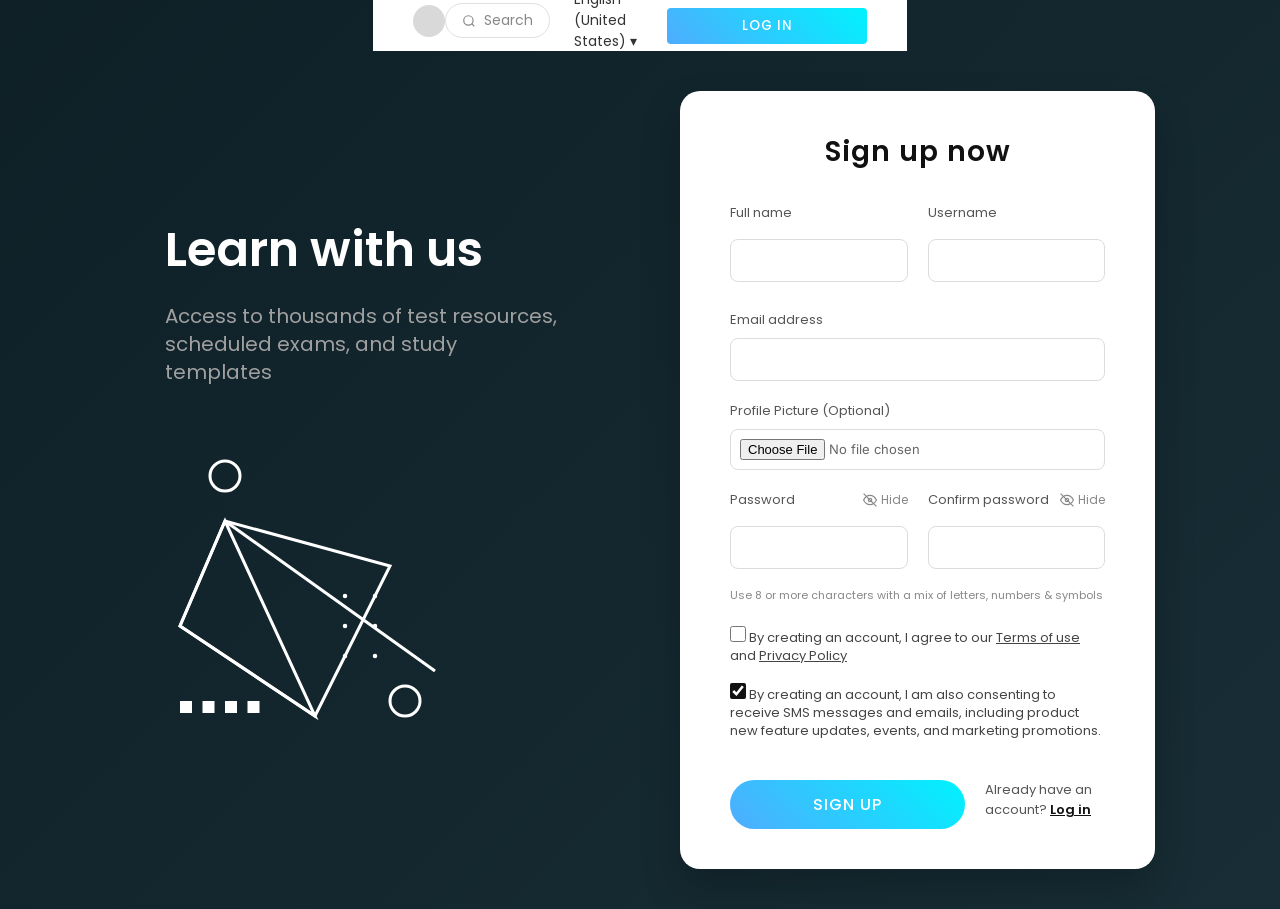
==== src/main/resources/static/index.html @ 5b10343e "mandatory changes" ====
<!DOCTYPE html>
<html lang="en">
<head>
    <meta charset="UTF-8">
    <meta name="viewport" content="width=device-width, initial-scale=1.0">
    <title>GlassQuiz | Access</title>
    <link rel="stylesheet" href="styles.css">
    <!-- Using Inter font for that sleek, modern startup look -->
    <link href="https://fonts.googleapis.com/css2?family=Inter:wght@400;500;600;700&display=swap" rel="stylesheet">
</head>
<body class="split-auth-body">
    
    <!-- TOP NAVIGATION -->
    <nav class="auth-nav">
        <div class="nav-left">
            <div class="nav-logo-circle"></div>
        </div>
        <div class="nav-right">
            <div class="search-pill">
                <svg width="14" height="14" viewBox="0 0 24 24" fill="none" stroke="currentColor" stroke-width="2"><circle cx="11" cy="11" r="8"></circle><line x1="21" y1="21" x2="16.65" y2="16.65"></line></svg>
                Search
            </div>
            <div class="lang-select">English (United States) ▾</div>
            <button class="nav-login-btn" onclick="toggleAuth()">Log in</button>
        </div>
    </nav>

    <main class="auth-main">
        <!-- LEFT PANEL (Dark Mode & Graphics) -->
        <div class="auth-left">
            <h1>Learn with us</h1>
            <p>Access to thousands of test resources, scheduled exams, and study templates</p>
            
            <!-- Abstract Geometric Wireframe (SVG) -->
            <div class="geometric-graphic">
                <svg viewBox="0 0 200 200" xmlns="http://www.w3.org/2000/svg">
                    <circle cx="40" cy="20" r="10" fill="none" stroke="#fff" stroke-width="2"/>
                    <polygon points="10,120 40,50 150,80 100,180" fill="none" stroke="#fff" stroke-width="2"/>
                    <polygon points="40,50 100,180 10,120" fill="none" stroke="#fff" stroke-width="2"/>
                    <line x1="40" y1="50" x2="180" y2="150" stroke="#fff" stroke-width="2"/>
                    <circle cx="160" cy="170" r="10" fill="none" stroke="#fff" stroke-width="2"/>
                    <g fill="#fff">
                        <circle cx="120" cy="100" r="1.5"/><circle cx="140" cy="100" r="1.5"/>
                        <circle cx="120" cy="120" r="1.5"/><circle cx="140" cy="120" r="1.5"/>
                        <circle cx="120" cy="140" r="1.5"/><circle cx="140" cy="140" r="1.5"/>
                    </g>
                    <rect x="10" y="170" width="8" height="8" fill="#fff"/><rect x="25" y="170" width="8" height="8" fill="#fff"/><rect x="40" y="170" width="8" height="8" fill="#fff"/><rect x="55" y="170" width="8" height="8" fill="#fff"/>
                </svg>
            </div>
        </div>

        <!-- RIGHT PANEL (White Card Form) -->
        <div class="auth-right">
            
            <!-- REGISTRATION FORM -->
            <div id="regBox" class="auth-card">
                <h2>Sign up now</h2>
                
                <div class="form-row">
                    <div class="input-group">
                        <label>Full name</label>
                        <input type="text" id="regName" required>
                    </div>
                    <div class="input-group">
                        <label>Username</label>
                        <input type="text" id="regUserId" required>
                    </div>
                </div>

                <div class="input-group">
                    <label>Email address</label>
                    <input type="email" id="regEmail" required>
                </div>

                <div class="input-group">
                    <label>Profile Picture (Optional)</label>
                    <input type="file" id="regPic" accept="image/*" class="file-input">
                </div>

                <div class="form-row">
                    <div class="input-group pwd-group">
                        <label>Password <span class="eye-toggle" onclick="togglePwd('regPwd')"><svg width="14" height="14" viewBox="0 0 24 24" fill="none" stroke="currentColor" stroke-width="2"><path d="M1 12s4-8 11-8 11 8 11 8-4 8-11 8-11-8-11-8z"></path><circle cx="12" cy="12" r="3"></circle><line x1="1" y1="1" x2="23" y2="23"></line></svg> Hide</span></label>
                        <input type="password" id="regPwd" required>
                    </div>
                    <div class="input-group pwd-group">
                        <label>Confirm password <span class="eye-toggle" onclick="togglePwd('regCpwd')"><svg width="14" height="14" viewBox="0 0 24 24" fill="none" stroke="currentColor" stroke-width="2"><path d="M1 12s4-8 11-8 11 8 11 8-4 8-11 8-11-8-11-8z"></path><circle cx="12" cy="12" r="3"></circle><line x1="1" y1="1" x2="23" y2="23"></line></svg> Hide</span></label>
                        <input type="password" id="regCpwd" required>
                    </div>
                </div>
                <p class="pwd-hint">Use 8 or more characters with a mix of letters, numbers & symbols</p>

                <div class="checkbox-group">
                    <label><input type="checkbox" id="termsCheck"> <span>By creating an account, I agree to our <u>Terms of use</u> and <u>Privacy Policy</u></span></label>
                </div>
                <div class="checkbox-group">
                    <label><input type="checkbox" checked> <span>By creating an account, I am also consenting to receive SMS messages and emails, including product new feature updates, events, and marketing promotions.</span></label>
                </div>

                <div class="form-actions">
                    <button class="btn-signup" onclick="register()">Sign up</button>
                    <p class="login-link">Already have an account? <span onclick="toggleAuth()">Log in</span></p>
                </div>
            </div>

            <!-- LOGIN FORM (Hidden by default) -->
            <div id="loginBox" class="auth-card hidden">
                <h2>Log in</h2>
                <p style="color: #666; margin-bottom: 30px; font-size: 14px;">Welcome back! Please enter your details.</p>
                
                <div class="input-group">
                    <label>Username</label>
                    <input type="text" id="userId" required>
                </div>

                <div class="input-group pwd-group">
                    <label>Password <span class="eye-toggle" onclick="togglePwd('pwd')"><svg width="14" height="14" viewBox="0 0 24 24" fill="none" stroke="currentColor" stroke-width="2"><path d="M1 12s4-8 11-8 11 8 11 8-4 8-11 8-11-8-11-8z"></path><circle cx="12" cy="12" r="3"></circle><line x1="1" y1="1" x2="23" y2="23"></line></svg> Hide</span></label>
                    <input type="password" id="pwd" required>
                </div>

                <div class="form-actions" style="margin-top: 40px;">
                    <button class="btn-signup" onclick="login()" style="background-color: #111;">Log in</button>
                    <p class="login-link">Don't have an account? <span onclick="toggleAuth()">Sign up now</span></p>
                </div>
            </div>

        </div>
    </main>

    <script src="app.js"></script>
    <script>
        // Local logic to toggle the split UI forms
        function toggleAuth() {
            const loginBox = document.getElementById('loginBox');
            const regBox = document.getElementById('regBox');
            
            if (loginBox.classList.contains('hidden')) {
                loginBox.classList.remove('hidden');
                regBox.classList.add('hidden');
            } else {
                loginBox.classList.add('hidden');
                regBox.classList.remove('hidden');
            }
        }
    </script>
</body>
</html>
---- src/main/resources/static/styles.css ----
@import url('https://fonts.googleapis.com/css2?family=Poppins:wght@300;400;600&display=swap');

* {
    margin: 0; padding: 0; box-sizing: border-box; font-family: 'Poppins', sans-serif;
}

body {
    background: linear-gradient(135deg, #0f2027, #203a43, #2c5364);
    background-size: 400% 400%;
    animation: gradientBG 15s ease infinite;
    color: #fff;
    min-height: 100vh;
    display: flex; justify-content: center; align-items: center;
}

@keyframes gradientBG {
    0% { background-position: 0% 50%; }
    50% { background-position: 100% 50%; }
    100% { background-position: 0% 50%; }
}

.glass-panel {
    background: rgba(255, 255, 255, 0.05);
    backdrop-filter: blur(15px);
    -webkit-backdrop-filter: blur(15px);
    border: 1px solid rgba(255, 255, 255, 0.1);
    box-shadow: 0 8px 32px 0 rgba(0, 0, 0, 0.37);
    border-radius: 20px;
    padding: 30px;
    width: 100%;
    max-width: 450px;
    transition: transform 0.3s ease;
}

.glass-panel:hover {
    transform: translateY(-3px);
}

h2, h3 { text-align: center; margin-bottom: 20px; font-weight: 600; letter-spacing: 1px; }

input[type="text"], input[type="password"], select {
    width: 100%; padding: 12px 15px; margin: 8px 0;
    background: rgba(255, 255, 255, 0.1);
    border: 1px solid rgba(255, 255, 255, 0.2);
    border-radius: 8px; color: #fff; outline: none;
    transition: 0.3s;
}

input:focus, select:focus { border-color: #00f2fe; background: rgba(255, 255, 255, 0.18); }
input::placeholder { color: #ccc; }
option { background: #203a43; color: #fff; }

button {
    width: 100%; padding: 12px; margin-top: 10px;
    border: none; border-radius: 8px;
    background: linear-gradient(45deg, #4facfe 0%, #00f2fe 100%);
    color: white; font-weight: bold; cursor: pointer;
    transition: 0.3s; text-transform: uppercase; letter-spacing: 1px;
}

button:hover { box-shadow: 0 0 15px rgba(0, 242, 254, 0.5); transform: scale(1.01); }

.dashboard { max-width: 1200px; width: 95%; margin: 20px; align-items: flex-start; }
.card-grid { display: grid; grid-template-columns: repeat(auto-fit, minmax(320px, 1fr)); gap: 20px; margin-top: 20px; }

.glass-card {
    background: rgba(255, 255, 255, 0.05); padding: 20px; border-radius: 15px;
    border: 1px solid rgba(255, 255, 255, 0.1);
}

.option-label {
    display: block; padding: 10px; margin: 8px 0;
    background: rgba(255,255,255,0.08); border-radius: 8px; cursor: pointer;
}
.option-label:hover { background: rgba(255,255,255,0.2); }

.hidden { display: none !important; }

table { width: 100%; border-collapse: collapse; margin-top: 10px; }
th, td { padding: 10px; border: 1px solid rgba(255,255,255,0.1); text-align: left; }
th { background: rgba(255,255,255,0.1); }

/* --- NTA/JEE EXAM ENGINE STYLES --- */
.exam-body-bg { background-color: #f4f6f8; font-family: Arial, sans-serif; margin: 0; height: 100vh; display: flex; flex-direction: column; overflow: hidden; }
.exam-header { background: #fff; padding: 10px 20px; display: flex; justify-content: space-between; align-items: center; border-bottom: 2px solid #ddd; box-shadow: 0 2px 5px rgba(0,0,0,0.05); }
.exam-title-area h2 { margin: 0; color: #333; font-size: 18px; }
.exam-meta { display: flex; gap: 20px; align-items: center; font-weight: bold; }
.timer-box { background: #f8d7da; color: #721c24; padding: 5px 15px; border-radius: 4px; border: 1px solid #f5c6cb; }
.user-badge { background: #e2e3e5; padding: 5px 10px; border-radius: 4px; }

/* Instructions */
.exam-container { background: #fff; margin: 20px auto; width: 90%; max-width: 1000px; padding: 30px; box-shadow: 0 0 10px rgba(0,0,0,0.1); border-radius: 8px; height: 80vh; overflow-y: auto; }
.instruction-content table { width: 100%; border-collapse: collapse; margin-bottom: 20px; }
.instruction-content th, .instruction-content td { border: 1px solid #ccc; padding: 10px; text-align: center; }
.instruction-content th { background: #0056b3; color: white; }
.terms-box { background: #f9f9f9; padding: 15px; border: 1px solid #ddd; margin-top: 20px; }
.btn-primary { background: #8b85ff; color: white; border: none; padding: 12px 30px; font-size: 16px; border-radius: 4px; cursor: pointer; }
.btn-primary:disabled { background: #ccc; cursor: not-allowed; }

/* Layout Grid */
.exam-layout { display: flex; flex-direction: column; height: calc(100vh - 60px); }
.sections-bar { background: #fff; padding: 0 20px; border-bottom: 1px solid #ddd; display: flex; gap: 5px; overflow-x: auto; }
.sec-tab { padding: 12px 20px; background: #fff; border: 1px solid #ddd; border-bottom: none; cursor: pointer; font-weight: bold; color: #555; }
.sec-tab.active { background: #0056b3; color: white; }

.exam-main-area { display: flex; flex: 1; overflow: hidden; }
.question-panel { flex: 3; background: #fff; padding: 20px; overflow-y: auto; display: flex; flex-direction: column; border-right: 2px solid #ddd; }
.palette-panel { flex: 1; background: #fff; padding: 15px; overflow-y: auto; min-width: 300px; }

/* Question Area */
.q-header { display: flex; justify-content: space-between; border-bottom: 1px solid #eee; padding-bottom: 10px; margin-bottom: 15px; }
.q-num { font-size: 20px; font-weight: bold; color: #333; }
.q-type { background: #e0f3ff; color: #007bff; padding: 3px 10px; border-radius: 12px; font-size: 12px; }
.q-text { font-size: 16px; margin-bottom: 20px; line-height: 1.5; }
.opt-row { display: block; border: 1px solid #ddd; padding: 15px; margin-bottom: 10px; border-radius: 4px; cursor: pointer; }
.opt-row:hover { background: #f9f9f9; }

/* Bottom Action Buttons */
.action-buttons { margin-top: auto; padding-top: 20px; border-top: 1px solid #eee; display: flex; flex-wrap: wrap; gap: 10px; align-items: center; }
.btn-save-next { background: #28a745; color: white; border: none; padding: 10px 15px; border-radius: 3px; cursor: pointer; font-weight: bold; }
.btn-mark-review { background: #ff9800; color: white; border: none; padding: 10px 15px; border-radius: 3px; cursor: pointer; font-weight: bold; }
.btn-clear { background: #fff; color: #333; border: 1px solid #ccc; padding: 10px 15px; border-radius: 3px; cursor: pointer; }
.nav-buttons { margin-left: auto; display: flex; gap: 10px; }
.btn-nav { background: #fff; border: 1px solid #0056b3; color: #0056b3; padding: 10px 15px; border-radius: 3px; cursor: pointer; }
.btn-submit { background: #17a2b8; color: white; border: none; padding: 10px 20px; border-radius: 3px; cursor: pointer; font-weight: bold; }

/* Question Palette & Badges */
.palette-legend { display: grid; grid-template-columns: 1fr 1fr; gap: 10px; font-size: 12px; }
.legend-item { display: flex; align-items: center; gap: 8px; }
.badge { width: 30px; height: 30px; line-height: 30px; text-align: center; color: white; font-weight: bold; border-radius: 4px; cursor: pointer; border: 1px solid transparent; }
.badge-nv { background: #e0e0e0; color: #333; border-color: #ccc; } /* Not Visited - Gray */
.badge-na { background: #dc3545; } /* Not Answered - Red */
.badge-ans { background: #28a745; } /* Answered - Green */
.badge-mr { background: #6f42c1; border-radius: 50%; } /* Marked - Purple Circle */
.badge-amr { background: #6f42c1; border-radius: 50%; position: relative; } /* Ans+Marked */
.badge-amr::after { content: '✔'; position: absolute; bottom: -5px; right: -5px; background: #28a745; color: white; font-size: 10px; width: 14px; height: 14px; line-height: 14px; border-radius: 50%; }

.q-grid { display: grid; grid-template-columns: repeat(5, 1fr); gap: 10px; margin-top: 10px; }

/* --- Eye Toggle & Forms --- */
.pwd-wrapper { position: relative; width: 100%; margin-bottom: 10px; }
.pwd-wrapper input { width: 100%; margin-bottom: 0; padding-right: 40px; box-sizing: border-box; }
.eye-icon { position: absolute; right: 10px; top: 12px; cursor: pointer; font-size: 16px; opacity: 0.7; z-index: 2; }
.eye-icon:hover { opacity: 1; }

/* --- NLEARN DASHBOARD STYLES --- */
.nlearn-body { margin: 0; font-family: 'Poppins', sans-serif; background: #fff; overflow-x: hidden; position: relative; }
.wave-bg { position: fixed; top: -50%; right: -20%; width: 150vw; height: 150vh; background: radial-gradient(circle at 80% 50%, rgba(225, 241, 255, 0.8) 0%, rgba(255, 255, 255, 0) 60%), radial-gradient(circle at 10% 10%, rgba(235, 245, 255, 0.6) 0%, rgba(255, 255, 255, 0) 40%); z-index: -1; pointer-events: none; }

.nlearn-layout { display: flex; min-height: 100vh; }
.sidebar { width: 250px; background: #fff; border-right: 1px solid #eee; padding: 20px 0; display: flex; flex-direction: column; }
.sidebar-logo { padding: 0 30px 20px; border-bottom: 1px solid #f0f0f0; margin-bottom: 20px; }
.sidebar-nav a { display: flex; align-items: center; gap: 15px; padding: 15px 30px; color: #555; text-decoration: none; font-weight: 500; font-size: 14px; transition: 0.2s; }
.sidebar-nav a:hover, .sidebar-nav a.active { background: #f4f8fc; color: #00bcd4; border-right: 3px solid #00bcd4; }

.main-content { flex: 1; padding: 20px 40px; overflow-y: auto; }
.nlearn-navbar { display: flex; justify-content: space-between; align-items: center; padding: 10px 0 40px 0; }
.nlearn-greeting { font-size: 28px; color: #4a8bf5; font-weight: 600; margin: 0; }
.nlearn-nav-actions { display: flex; align-items: center; gap: 20px; }
.badge-dropdown { background: #fff; border: 1px solid #e0e6ed; color: #4a8bf5; font-weight: 600; padding: 8px 16px; border-radius: 20px; cursor: pointer; font-size: 14px; }
.icon-btn { background: #f0f4f8; border: none; width: 40px; height: 40px; border-radius: 50%; display: flex; align-items: center; justify-content: center; color: #4a8bf5; cursor: pointer; }

/* Profile Dropdown */
.profile-menu-wrapper { position: relative; }
.profile-avatar-img { width: 42px; height: 42px; border-radius: 50%; cursor: pointer; object-fit: cover; border: 2px solid #e1ebf5; }
.profile-dropdown-card { display: none; position: absolute; top: 55px; right: 0; width: 260px; background: #fff; border-radius: 12px; box-shadow: 0 10px 30px rgba(0,0,0,0.1); z-index: 100; border: 1px solid #f0f0f0; }
.profile-dropdown-card.show { display: block; animation: fadeInDown 0.2s ease-out; }
@keyframes fadeInDown { from { opacity: 0; transform: translateY(-10px); } to { opacity: 1; transform: translateY(0); } }
.dropdown-header { display: flex; align-items: center; gap: 15px; padding: 20px; border-bottom: 1px solid #f0f0f0; background: #fafbfc; border-radius: 12px 12px 0 0; }
.avatar-large-img { width: 50px; height: 50px; border-radius: 50%; object-fit: cover; border: 2px solid #e1ebf5; }
.user-info h4 { margin: 0; color: #4a8bf5; font-size: 14px; font-weight: 600; }
.user-info p { margin: 2px 0 0 0; font-size: 11px; color: #6c757d; }
.dropdown-menu-list { list-style: none; padding: 10px 0; margin: 0; }
.dropdown-menu-list li { padding: 12px 20px; display: flex; align-items: center; gap: 15px; font-size: 14px; color: #495057; cursor: pointer; transition: 0.2s; }
.dropdown-menu-list li:hover { background: #f8f9fa; color: #4a8bf5; }
.logout-btn { border-top: 1px solid #f0f0f0; margin-top: 5px; padding-top: 15px !important; }

/* Dashboard Grids */
.banner-carousel { margin-bottom: 40px; }
.banner-card { border-radius: 16px; padding: 40px; color: #fff; background: linear-gradient(90deg, #1e3c72, #2a5298); }
.banner-text h3 { font-size: 28px; margin: 0 0 10px 0; font-weight:400; }
.dashboard-section { margin-bottom: 40px; }
.section-title { font-size: 20px; color: #333; font-weight: 600; margin-bottom: 20px; }

.subjects-grid { display: flex; gap: 25px; flex-wrap: wrap; }
.subject-card { background: #fff; border-radius: 16px; padding: 20px; display: flex; flex-direction: column; align-items: center; justify-content: center; width: 120px; height: 120px; box-shadow: 0 8px 20px rgba(0,0,0,0.04); cursor: pointer; transition: 0.2s; }
.subject-card:hover { transform: translateY(-5px); box-shadow: 0 12px 25px rgba(0,0,0,0.08); }
.icon-wrapper { padding: 15px; border-radius: 12px; font-size: 24px; }
.chem-card .icon-wrapper { background: #ffe3ec; }
.math-card .icon-wrapper { background: #ffecd9; }
.phy-card .icon-wrapper { background: #dff5f8; }

.flash-grid { display: grid; grid-template-columns: repeat(auto-fit, minmax(300px, 1fr)); gap: 25px; }
.flash-card { border-radius: 16px; padding: 30px; color: #333; min-height: 120px; box-shadow: 0 8px 20px rgba(0,0,0,0.05); cursor: pointer; transition: 0.2s; }
.flash-card:hover { transform: scale(1.02); }
.flash-card h4 { margin: 0; font-size: 18px; font-weight: 600; }
.upcoming-card { filter: grayscale(100%); opacity: 0.7; cursor: not-allowed; }
.upcoming-card:hover { transform: none; }

.floating-chat-btn { position: fixed; bottom: 30px; right: 30px; background: #007bff; color: #fff; border: none; padding: 12px 25px; border-radius: 30px; font-size: 16px; font-weight: 500; box-shadow: 0 10px 20px rgba(0,123,255,0.3); cursor: pointer; z-index: 1000; }

/* =========================================================
   NEW SPLIT SCREEN AUTH UI (PRO MAXX)
   ========================================================= */

.split-auth-body {
    margin: 0;
    padding: 0;
    font-family: 'Inter', sans-serif;
    background-color: #222222; /* Matches the dark gray void */
    height: 100vh;
    display: flex;
    flex-direction: column;
    overflow: hidden;
}

/* --- Top Nav --- */
.auth-nav {
    background-color: #ffffff;
    height: 60px;
    display: flex;
    justify-content: space-between;
    align-items: center;
    padding: 0 40px;
}
.nav-logo-circle {
    width: 32px;
    height: 32px;
    background-color: #d9d9d9;
    border-radius: 50%;
}
.nav-right {
    display: flex;
    align-items: center;
    gap: 24px;
    font-size: 14px;
    color: #333;
}
.search-pill {
    display: flex;
    align-items: center;
    gap: 8px;
    padding: 6px 16px;
    border: 1px solid #e0e0e0;
    border-radius: 20px;
    color: #888;
    cursor: pointer;
}
.lang-select { cursor: pointer; }
.nav-login-btn {
    background-color: #111;
    color: #fff;
    border: none;
    padding: 8px 24px;
    border-radius: 4px;
    font-weight: 500;
    cursor: pointer;
}

/* --- Main Area --- */
.auth-main {
    display: flex;
    flex: 1;
    padding: 40px;
    gap: 40px;
}

/* --- Left Side Content --- */
.auth-left {
    flex: 1;
    display: flex;
    flex-direction: column;
    justify-content: center;
    padding-left: 40px;
    color: #fff;
}
.auth-left h1 {
    font-size: 48px;
    font-weight: 600;
    margin: 0 0 16px 0;
}
.auth-left p {
    font-size: 20px;
    color: #a0a0a0;
    max-width: 400px;
    line-height: 1.4;
    margin: 0 0 60px 0;
}
.geometric-graphic {
    width: 300px;
    height: 300px;
}

/* --- Right Side Card --- */
.auth-right {
    flex: 1;
    display: flex;
    align-items: center;
    justify-content: center;
}
.auth-card {
    background: #ffffff;
    border-radius: 20px;
    padding: 40px 50px;
    width: 100%;
    max-width: 550px;
    box-shadow: 0 20px 40px rgba(0,0,0,0.2);
    color: #111;
}
.auth-card.hidden { display: none; }
.auth-card h2 {
    font-size: 28px;
    font-weight: 600;
    margin: 0 0 30px 0;
}

/* --- Form Fields --- */
.form-row {
    display: flex;
    gap: 20px;
}
.form-row .input-group { flex: 1; }
.input-group {
    margin-bottom: 20px;
    display: flex;
    flex-direction: column;
}
.input-group label {
    font-size: 13px;
    color: #555;
    margin-bottom: 8px;
    display: flex;
    justify-content: space-between;
    align-items: center;
}
.input-group input {
    padding: 12px 16px;
    border: 1px solid #dcdcdc;
    border-radius: 8px;
    font-size: 14px;
    font-family: 'Inter', sans-serif;
    outline: none;
    transition: border-color 0.2s;
    background: transparent;
}
.input-group input:focus { border-color: #111; }
.file-input {
    padding: 9px !important;
    font-size: 13px !important;
    color: #666;
}

/* --- Passwords & Checks --- */
.eye-toggle {
    color: #888;
    cursor: pointer;
    display: flex;
    align-items: center;
    gap: 4px;
    font-size: 12px;
}
.eye-toggle:hover { color: #111; }
.pwd-hint {
    font-size: 11px;
    color: #888;
    margin: -10px 0 20px 0;
}
.checkbox-group {
    display: flex;
    align-items: flex-start;
    gap: 12px;
    margin-bottom: 16px;
    font-size: 13px;
    color: #444;
    line-height: 1.4;
}
.checkbox-group input[type="checkbox"] {
    margin-top: 2px;
    accent-color: #111;
    width: 16px;
    height: 16px;
    cursor: pointer;
}

/* --- Buttons --- */
.form-actions {
    display: flex;
    align-items: center;
    gap: 20px;
    margin-top: 30px;
}
.btn-signup {
    background-color: #c4c4c4;
    color: #fff;
    border: none;
    padding: 12px 30px;
    border-radius: 30px;
    font-weight: 500;
    font-size: 16px;
    cursor: pointer;
    transition: background-color 0.2s;
}
.btn-signup:hover { background-color: #111; }
.login-link { font-size: 13px; color: #555; margin: 0; }
.login-link span { color: #111; font-weight: 600; cursor: pointer; text-decoration: underline; }

/* Responsive Wrap */
@media (max-width: 900px) {
    .auth-main { flex-direction: column; padding: 20px; overflow-y: auto; }
    .auth-left { padding-left: 0; text-align: center; align-items: center; }
    .form-row { flex-direction: column; gap: 0; }
    .split-auth-body { overflow-y: auto; }
}

/* =========================================================
   NTA/JEE EXACT REPLICA CBT UI
   ========================================================= */

.jee-body {
    margin: 0; padding: 0;
    font-family: 'Inter', sans-serif;
    background-color: #f4f5f8;
    height: 100vh;
    display: flex; flex-direction: column;
    overflow: hidden;
}

/* --- Header --- */
.jee-header {
    background: #fff;
    height: 70px;
    display: flex; align-items: center; justify-content: space-between;
    padding: 0 20px;
    border-bottom: 2px solid #e5e7eb;
}
.jee-title { font-size: 18px; font-weight: 700; color: #1f2937; max-width: 35%; white-space: nowrap; overflow: hidden; text-overflow: ellipsis; }
.jee-header-right { display: flex; align-items: center; gap: 20px; }

.jee-action-btn { display: flex; flex-direction: column; align-items: center; cursor: pointer; color: #2563eb; font-size: 12px; font-weight: 500; text-align: center; }
.jee-action-btn svg { width: 20px; height: 20px; stroke: #2563eb; stroke-width: 2; fill: none; margin-bottom: 4px; }
.jee-action-btn small { font-size: 9px; color: #6b7280; font-weight: 400; }

.jee-timer-box { text-align: center; margin: 0 10px; }
.timer-label { font-size: 11px; color: #4b5563; margin-bottom: 3px; }
.timer-pill { background: #ef4444; color: #fff; padding: 4px 15px; border-radius: 12px; font-weight: 600; font-size: 14px; letter-spacing: 1px; }

.jee-profile { text-align: right; padding-left: 15px; border-left: 1px solid #e5e7eb; }
.jee-profile .p-name { font-size: 14px; font-weight: 700; color: #111; }
.jee-profile .p-id { font-size: 11px; color: #6b7280; }

/* --- Layout --- */
.jee-main-layout { display: flex; flex: 1; height: calc(100vh - 70px); overflow: hidden; }
.jee-left-panel { flex: 1; display: flex; flex-direction: column; background: #fff; border-right: 1px solid #e5e7eb; }
.jee-right-panel { width: 320px; background: #fff; display: flex; flex-direction: column; overflow-y: auto; }

/* --- Sections Bar --- */
.jee-sections-wrapper { display: flex; align-items: center; border-bottom: 1px solid #e5e7eb; padding: 5px 10px; background: #f9fafb; }
.sec-arrow { padding: 5px 15px; color: #9ca3af; cursor: pointer; }
.jee-sections { display: flex; gap: 5px; overflow-x: auto; flex: 1; scrollbar-width: none; }
.jee-sections::-webkit-scrollbar { display: none; }
.sec-tab { padding: 8px 16px; font-size: 13px; font-weight: 600; color: #4b5563; border: 1px solid #e5e7eb; background: #fff; cursor: pointer; border-radius: 4px; white-space: nowrap; }
.sec-tab.active { background: #2563eb; color: #fff; border-color: #2563eb; }

/* --- Question Area --- */
.jee-question-area { flex: 1; padding: 20px 30px; overflow-y: auto; }
.q-meta-header { display: flex; align-items: center; gap: 15px; margin-bottom: 15px; }
.q-number { font-size: 20px; font-weight: 600; color: #1f2937; }
.q-type-badge { background: #dbeafe; color: #1d4ed8; font-size: 12px; font-weight: 500; padding: 4px 10px; border-radius: 4px; }
.q-divider { height: 1px; background: #e5e7eb; margin-bottom: 20px; }

.q-content-box { margin-bottom: 30px; }
.q-text { font-size: 15px; color: #374151; line-height: 1.6; }

.jee-opt-row { display: flex; align-items: center; border: 1px solid #e5e7eb; border-radius: 8px; padding: 12px 20px; margin-bottom: 12px; cursor: pointer; transition: 0.2s; background: #fff; font-size: 15px; color: #374151; }
.jee-opt-row:hover { background: #f9fafb; border-color: #d1d5db; }
.jee-opt-row input[type="radio"] { margin-right: 15px; transform: scale(1.3); accent-color: #2563eb; }

/* --- Footer Actions --- */
.jee-footer { background: #fff; border-top: 1px solid #e5e7eb; padding: 15px 30px; display: flex; flex-direction: column; gap: 15px; }
.footer-row-top { display: flex; justify-content: space-between; align-items: center; border-bottom: 1px solid #f3f4f6; padding-bottom: 15px; }
.footer-row-bottom { display: flex; justify-content: space-between; align-items: center; }

.btn-save-next { background: #01c55d; color: #fff; border: none; padding: 10px 20px; border-radius: 4px; font-weight: 600; font-size: 13px; cursor: pointer; }
.btn-save-mark { background: #5a4b81; color: #fff; border: none; padding: 10px 20px; border-radius: 4px; font-weight: 600; font-size: 13px; cursor: pointer; }
.btn-clear { background: #fff; color: #2563eb; border: 1px solid #2563eb; padding: 10px 20px; border-radius: 4px; font-weight: 600; font-size: 13px; cursor: pointer; }
.btn-nav { background: #fff; color: #2563eb; border: 1px solid #2563eb; padding: 8px 16px; border-radius: 4px; font-weight: 600; font-size: 13px; cursor: pointer; }
.btn-submit { background: #01c55d; color: #fff; border: none; padding: 8px 25px; border-radius: 4px; font-weight: 600; font-size: 13px; cursor: pointer; }

/* --- Right Palette --- */
.palette-header { background: #f9fafb; padding: 10px 15px; font-size: 12px; font-weight: 600; color: #4b5563; letter-spacing: 0.5px; border-top: 1px solid #e5e7eb; border-bottom: 1px solid #e5e7eb; }
.palette-legend-grid { display: grid; grid-template-columns: 1fr 1fr; gap: 10px; padding: 15px; font-size: 12px; color: #4b5563; }
.leg-item { display: flex; align-items: center; gap: 8px; }

.badge { width: 32px; height: 32px; display: flex; align-items: center; justify-content: center; color: #fff; font-weight: 600; font-size: 13px; border-radius: 6px; cursor: pointer; }
.badge-nv { background: #f3f4f6; color: #374151; border: 1px solid #d1d5db; }
.badge-na { background: #eb5545; }
.badge-ans { background: #01c55d; }
.badge-mr { background: #5a4b81; border-radius: 50%; }
.badge-amr { background: #5a4b81; border-radius: 50%; position: relative; }
.badge-amr::after { content: '✔'; position: absolute; bottom: -2px; right: -2px; background: #01c55d; color: #fff; font-size: 9px; width: 12px; height: 12px; display: flex; align-items: center; justify-content: center; border-radius: 50%; }

.jee-q-grid { display: grid; grid-template-columns: repeat(5, 1fr); gap: 12px; padding: 15px; }

/* Instructions Modal */
.jee-modal { position: fixed; top:0; left:0; width:100%; height:100%; background: rgba(0,0,0,0.5); z-index: 1000; display: flex; align-items: center; justify-content: center; }
.jee-modal.hidden { display: none; }
.jee-modal-content { background: #fff; width: 80%; max-width: 800px; max-height: 80vh; padding: 30px; border-radius: 8px; overflow-y: auto; }
.instruction-text { font-size: 14px; line-height: 1.6; color: #333; margin-top: 20px; }
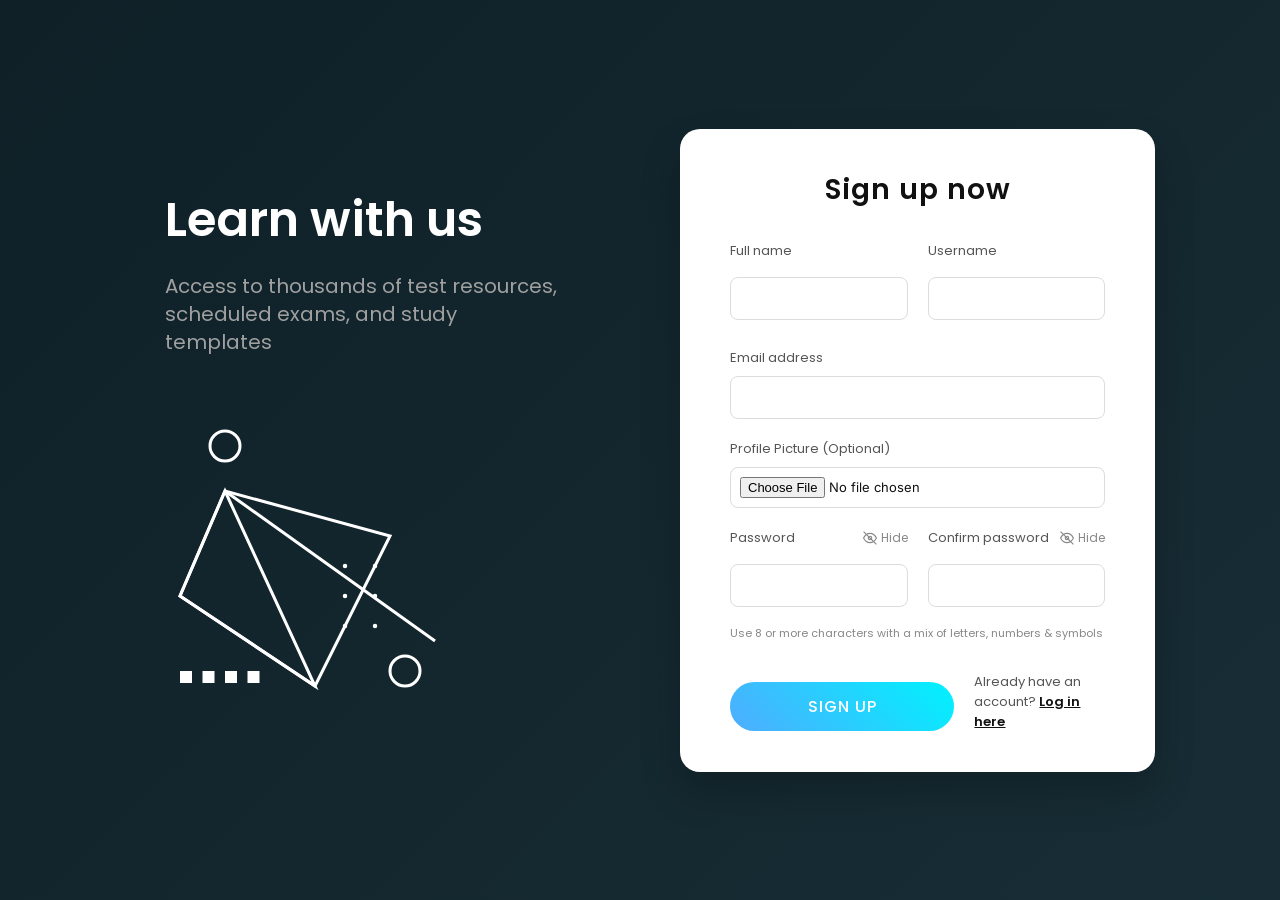
==== commit 3823e8ce: "nwx" ====
--- a/src/main/resources/static/index.html
+++ b/src/main/resources/static/index.html
@@ -5,33 +5,16 @@
     <meta name="viewport" content="width=device-width, initial-scale=1.0">
     <title>GlassQuiz | Access</title>
     <link rel="stylesheet" href="styles.css">
-    <!-- Using Inter font for that sleek, modern startup look -->
     <link href="https://fonts.googleapis.com/css2?family=Inter:wght@400;500;600;700&display=swap" rel="stylesheet">
 </head>
 <body class="split-auth-body">
     
-    <!-- TOP NAVIGATION -->
-    <nav class="auth-nav">
-        <div class="nav-left">
-            <div class="nav-logo-circle"></div>
-        </div>
-        <div class="nav-right">
-            <div class="search-pill">
-                <svg width="14" height="14" viewBox="0 0 24 24" fill="none" stroke="currentColor" stroke-width="2"><circle cx="11" cy="11" r="8"></circle><line x1="21" y1="21" x2="16.65" y2="16.65"></line></svg>
-                Search
-            </div>
-            <div class="lang-select">English (United States) ▾</div>
-            <button class="nav-login-btn" onclick="toggleAuth()">Log in</button>
-        </div>
-    </nav>
-
     <main class="auth-main">
         <!-- LEFT PANEL (Dark Mode & Graphics) -->
         <div class="auth-left">
             <h1>Learn with us</h1>
             <p>Access to thousands of test resources, scheduled exams, and study templates</p>
             
-            <!-- Abstract Geometric Wireframe (SVG) -->
             <div class="geometric-graphic">
                 <svg viewBox="0 0 200 200" xmlns="http://www.w3.org/2000/svg">
                     <circle cx="40" cy="20" r="10" fill="none" stroke="#fff" stroke-width="2"/>
@@ -89,16 +72,9 @@
                 </div>
                 <p class="pwd-hint">Use 8 or more characters with a mix of letters, numbers & symbols</p>
 
-                <div class="checkbox-group">
-                    <label><input type="checkbox" id="termsCheck"> <span>By creating an account, I agree to our <u>Terms of use</u> and <u>Privacy Policy</u></span></label>
-                </div>
-                <div class="checkbox-group">
-                    <label><input type="checkbox" checked> <span>By creating an account, I am also consenting to receive SMS messages and emails, including product new feature updates, events, and marketing promotions.</span></label>
-                </div>
-
                 <div class="form-actions">
                     <button class="btn-signup" onclick="register()">Sign up</button>
-                    <p class="login-link">Already have an account? <span onclick="toggleAuth()">Log in</span></p>
+                    <p class="login-link">Already have an account? <span onclick="toggleAuth()">Log in here</span></p>
                 </div>
             </div>
 
@@ -108,7 +84,7 @@
                 <p style="color: #666; margin-bottom: 30px; font-size: 14px;">Welcome back! Please enter your details.</p>
                 
                 <div class="input-group">
-                    <label>Username</label>
+                    <label>Username (or Admin ID)</label>
                     <input type="text" id="userId" required>
                 </div>
 
@@ -118,7 +94,7 @@
                 </div>
 
                 <div class="form-actions" style="margin-top: 40px;">
-                    <button class="btn-signup" onclick="login()" style="background-color: #111;">Log in</button>
+                    <button class="btn-signup" onclick="login()" style="background-color: #111; color: #fff;">Log in</button>
                     <p class="login-link">Don't have an account? <span onclick="toggleAuth()">Sign up now</span></p>
                 </div>
             </div>
@@ -128,7 +104,6 @@
 
     <script src="app.js"></script>
     <script>
-        // Local logic to toggle the split UI forms
         function toggleAuth() {
             const loginBox = document.getElementById('loginBox');
             const regBox = document.getElementById('regBox');
--- a/src/main/resources/static/styles.css
+++ b/src/main/resources/static/styles.css
@@ -341,8 +341,10 @@
     font-family: 'Inter', sans-serif;
     outline: none;
     transition: border-color 0.2s;
-    background: transparent;
-}
+    background-color: #ffffff; /* Forces white background */
+    color: #111111; /* Forces text to be visible/black */
+}
+
 .input-group input:focus { border-color: #111; }
 .file-input {
     padding: 9px !important;
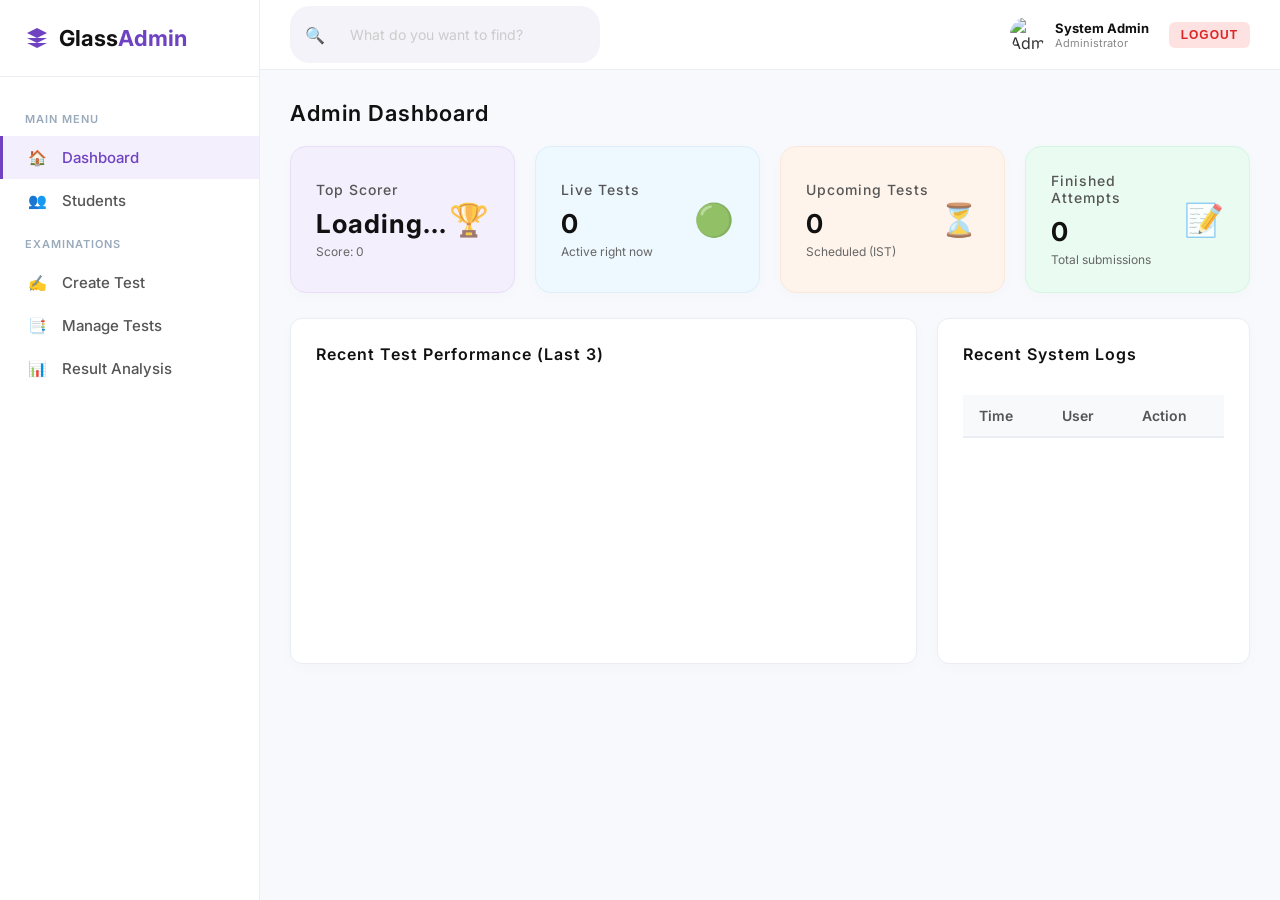
==== commit 824879ba: "new repository" ====
--- a/src/main/resources/static/index.html
+++ b/src/main/resources/static/index.html
@@ -3,119 +3,223 @@
 <head>
     <meta charset="UTF-8">
     <meta name="viewport" content="width=device-width, initial-scale=1.0">
-    <title>GlassQuiz | Access</title>
+    <title>Admin Dashboard | GlassQuiz</title>
     <link rel="stylesheet" href="styles.css">
     <link href="https://fonts.googleapis.com/css2?family=Inter:wght@400;500;600;700&display=swap" rel="stylesheet">
+    <script src="https://cdn.jsdelivr.net/npm/chart.js"></script>
 </head>
-<body class="split-auth-body">
+<body class="admin-light-body">
     
-    <main class="auth-main">
-        <!-- LEFT PANEL (Dark Mode & Graphics) -->
-        <div class="auth-left">
-            <h1>Learn with us</h1>
-            <p>Access to thousands of test resources, scheduled exams, and study templates</p>
+    <div class="spik-layout">
+        
+        <!-- SIDEBAR -->
+        <aside class="spik-sidebar" id="sidebar">
+            <div class="sidebar-brand">
+                <svg width="24" height="24" viewBox="0 0 24 24" fill="#6f42c1"><path d="M12 2L2 7l10 5 10-5-10-5zM2 17l10 5 10-5M2 12l10 5 10-5"/></svg>
+                <h2>Glass<span>Admin</span></h2>
+                <button class="mobile-close" onclick="toggleSidebar()">✕</button>
+            </div>
+            <div class="sidebar-menu">
+                <p class="menu-label">MAIN MENU</p>
+                <a href="#" class="menu-item active" onclick="switchAdminView('view-dashboard', this)">
+                    <span>🏠</span> Dashboard
+                </a>
+                <a href="#" class="menu-item" onclick="switchAdminView('view-students', this); loadUsers();">
+                    <span>👥</span> Students
+                </a>
+                <p class="menu-label">EXAMINATIONS</p>
+                <a href="#" class="menu-item" onclick="switchAdminView('view-test-create', this)">
+                    <span>✍️</span> Create Test
+                </a>
+                <a href="#" class="menu-item" onclick="switchAdminView('view-test-manage', this); loadAdminTests();">
+                    <span>📑</span> Manage Tests
+                </a>
+                <a href="#" class="menu-item" onclick="switchAdminView('view-results', this); loadAttempts();">
+                    <span>📊</span> Result Analysis
+                </a>
+            </div>
+        </aside>
+
+        <!-- MAIN CONTENT -->
+        <main class="spik-main">
             
-            <div class="geometric-graphic">
-                <svg viewBox="0 0 200 200" xmlns="http://www.w3.org/2000/svg">
-                    <circle cx="40" cy="20" r="10" fill="none" stroke="#fff" stroke-width="2"/>
-                    <polygon points="10,120 40,50 150,80 100,180" fill="none" stroke="#fff" stroke-width="2"/>
-                    <polygon points="40,50 100,180 10,120" fill="none" stroke="#fff" stroke-width="2"/>
-                    <line x1="40" y1="50" x2="180" y2="150" stroke="#fff" stroke-width="2"/>
-                    <circle cx="160" cy="170" r="10" fill="none" stroke="#fff" stroke-width="2"/>
-                    <g fill="#fff">
-                        <circle cx="120" cy="100" r="1.5"/><circle cx="140" cy="100" r="1.5"/>
-                        <circle cx="120" cy="120" r="1.5"/><circle cx="140" cy="120" r="1.5"/>
-                        <circle cx="120" cy="140" r="1.5"/><circle cx="140" cy="140" r="1.5"/>
-                    </g>
-                    <rect x="10" y="170" width="8" height="8" fill="#fff"/><rect x="25" y="170" width="8" height="8" fill="#fff"/><rect x="40" y="170" width="8" height="8" fill="#fff"/><rect x="55" y="170" width="8" height="8" fill="#fff"/>
-                </svg>
+            <!-- TOP NAVBAR -->
+            <nav class="spik-navbar">
+                <div class="nav-left">
+                    <button class="mobile-menu-btn" onclick="toggleSidebar()">☰</button>
+                    <div class="search-box">
+                        <span>🔍</span>
+                        <input type="text" placeholder="What do you want to find?">
+                    </div>
+                </div>
+                <div class="nav-right">
+                    <div class="admin-profile">
+                        <img src="https://ui-avatars.com/api/?name=Admin&background=6f42c1&color=fff" alt="Admin">
+                        <div class="admin-info">
+                            <strong>System Admin</strong>
+                            <span>Administrator</span>
+                        </div>
+                    </div>
+                    <button class="btn-logout" onclick="logout()">Logout</button>
+                </div>
+            </nav>
+
+            <!-- DYNAMIC VIEWS CONTAINER -->
+            <div class="spik-content">
+                
+                <!-- 1. DASHBOARD HOME VIEW -->
+                <div id="view-dashboard" class="admin-view active">
+                    <h2 class="page-title">Admin Dashboard</h2>
+                    
+                    <!-- Top Stats Cards -->
+                    <div class="stats-grid">
+                        <div class="stat-card purple-card">
+                            <div class="stat-info">
+                                <h3>Top Scorer</h3>
+                                <h2 id="statTopScorerName">Loading...</h2>
+                                <p id="statTopScorerScore">Score: 0</p>
+                            </div>
+                            <div class="stat-icon">🏆</div>
+                        </div>
+                        <div class="stat-card blue-card">
+                            <div class="stat-info">
+                                <h3>Live Tests</h3>
+                                <h2 id="statLiveTests">0</h2>
+                                <p>Active right now</p>
+                            </div>
+                            <div class="stat-icon">🟢</div>
+                        </div>
+                        <div class="stat-card orange-card">
+                            <div class="stat-info">
+                                <h3>Upcoming Tests</h3>
+                                <h2 id="statUpcomingTests">0</h2>
+                                <p>Scheduled (IST)</p>
+                            </div>
+                            <div class="stat-icon">⏳</div>
+                        </div>
+                        <div class="stat-card green-card">
+                            <div class="stat-info">
+                                <h3>Finished Attempts</h3>
+                                <h2 id="statFinishedTests">0</h2>
+                                <p>Total submissions</p>
+                            </div>
+                            <div class="stat-icon">📝</div>
+                        </div>
+                    </div>
+
+                    <div class="dashboard-grid-2">
+                        <!-- Chart Area -->
+                        <div class="dash-card">
+                            <div class="card-header">
+                                <h3>Recent Test Performance (Last 3)</h3>
+                            </div>
+                            <canvas id="performanceChart" height="250"></canvas>
+                        </div>
+                        
+                        <!-- Logs Table -->
+                        <div class="dash-card">
+                            <div class="card-header">
+                                <h3>Recent System Logs</h3>
+                            </div>
+                            <div class="table-responsive">
+                                <table class="clean-table" id="dashLogsTable">
+                                    <thead><tr><th>Time</th><th>User</th><th>Action</th></tr></thead>
+                                    <tbody><!-- Dynamic --></tbody>
+                                </table>
+                            </div>
+                        </div>
+                    </div>
+                </div>
+
+                <!-- 2. STUDENT MANAGEMENT VIEW -->
+                <div id="view-students" class="admin-view">
+                    <h2 class="page-title">Student Management</h2>
+                    <div class="dash-card">
+                        <div class="card-header">
+                            <h3>Create New Student Account</h3>
+                        </div>
+                        <div class="form-row-multi">
+                            <input type="text" id="adminNewStudentId" placeholder="Username" class="spik-input">
+                            <input type="text" id="adminNewStudentName" placeholder="Full Name" class="spik-input">
+                            <input type="password" id="adminNewStudentPwd" placeholder="Password" class="spik-input">
+                            <button onclick="adminCreateUser()" class="btn-primary-spik">+ Create</button>
+                        </div>
+                    </div>
+                    
+                    <div class="dash-card mt-20">
+                        <div class="card-header">
+                            <h3>All Registered Students</h3>
+                            <button onclick="loadUsers()" class="btn-outline-spik">Refresh</button>
+                        </div>
+                        <div class="table-responsive" id="usersTableContainer"></div>
+                    </div>
+                </div>
+
+                <!-- 3. TEST CREATION VIEW -->
+                <div id="view-test-create" class="admin-view">
+                    <h2 class="page-title">Create Examination</h2>
+                    <div class="dash-card">
+                        <div class="form-grid">
+                            <div class="input-group">
+                                <label>Test Title</label>
+                                <input type="text" id="testTitle" placeholder="e.g. JEE Mains Mock 1" class="spik-input">
+                            </div>
+                            <div class="input-group">
+                                <label>Negative Marking</label>
+                                <div style="padding-top:10px;">
+                                    <input type="checkbox" id="negMark" style="width:18px; height:18px; accent-color:#6f42c1;"> Enable (-1)
+                                </div>
+                            </div>
+                            <div class="input-group">
+                                <label>Duration (Minutes)</label>
+                                <input type="number" id="testDuration" value="180" class="spik-input">
+                            </div>
+                            <div class="input-group">
+                                <label>Schedule Open Time (IST)</label>
+                                <input type="datetime-local" id="testSchedule" class="spik-input">
+                            </div>
+                            <div class="input-group" style="grid-column: span 2;">
+                                <label>General Instructions (HTML supported)</label>
+                                <textarea id="testInstructions" rows="3" class="spik-input" placeholder="Enter test instructions..."></textarea>
+                            </div>
+                        </div>
+
+                        <div class="card-header mt-20" style="border-top:1px solid #eee; padding-top:20px;">
+                            <h3>Question Builder</h3>
+                        </div>
+                        <div id="questionsBuilder"></div>
+                        
+                        <div style="display:flex; gap:15px; margin-top:20px;">
+                            <button onclick="addQuestionField()" class="btn-outline-spik">+ Add Question</button>
+                            <button onclick="createTest()" class="btn-primary-spik">Publish Test</button>
+                        </div>
+                    </div>
+                </div>
+
+                <!-- 4. TEST MANAGEMENT VIEW -->
+                <div id="view-test-manage" class="admin-view">
+                    <h2 class="page-title">Manage Tests</h2>
+                    <div class="dash-card">
+                        <div class="table-responsive" id="adminTestList"></div>
+                    </div>
+                </div>
+
+                <!-- 5. RESULT ANALYSIS VIEW -->
+                <div id="view-results" class="admin-view">
+                    <h2 class="page-title">Result Analysis</h2>
+                    <div class="dash-card">
+                        <div class="card-header">
+                            <h3>All Student Attempts</h3>
+                            <button onclick="downloadXLS()" class="btn-success-spik">Export Excel</button>
+                        </div>
+                        <div class="table-responsive" id="attemptsTable"></div>
+                    </div>
+                </div>
+
             </div>
-        </div>
-
-        <!-- RIGHT PANEL (White Card Form) -->
-        <div class="auth-right">
-            
-            <!-- REGISTRATION FORM -->
-            <div id="regBox" class="auth-card">
-                <h2>Sign up now</h2>
-                
-                <div class="form-row">
-                    <div class="input-group">
-                        <label>Full name</label>
-                        <input type="text" id="regName" required>
-                    </div>
-                    <div class="input-group">
-                        <label>Username</label>
-                        <input type="text" id="regUserId" required>
-                    </div>
-                </div>
-
-                <div class="input-group">
-                    <label>Email address</label>
-                    <input type="email" id="regEmail" required>
-                </div>
-
-                <div class="input-group">
-                    <label>Profile Picture (Optional)</label>
-                    <input type="file" id="regPic" accept="image/*" class="file-input">
-                </div>
-
-                <div class="form-row">
-                    <div class="input-group pwd-group">
-                        <label>Password <span class="eye-toggle" onclick="togglePwd('regPwd')"><svg width="14" height="14" viewBox="0 0 24 24" fill="none" stroke="currentColor" stroke-width="2"><path d="M1 12s4-8 11-8 11 8 11 8-4 8-11 8-11-8-11-8z"></path><circle cx="12" cy="12" r="3"></circle><line x1="1" y1="1" x2="23" y2="23"></line></svg> Hide</span></label>
-                        <input type="password" id="regPwd" required>
-                    </div>
-                    <div class="input-group pwd-group">
-                        <label>Confirm password <span class="eye-toggle" onclick="togglePwd('regCpwd')"><svg width="14" height="14" viewBox="0 0 24 24" fill="none" stroke="currentColor" stroke-width="2"><path d="M1 12s4-8 11-8 11 8 11 8-4 8-11 8-11-8-11-8z"></path><circle cx="12" cy="12" r="3"></circle><line x1="1" y1="1" x2="23" y2="23"></line></svg> Hide</span></label>
-                        <input type="password" id="regCpwd" required>
-                    </div>
-                </div>
-                <p class="pwd-hint">Use 8 or more characters with a mix of letters, numbers & symbols</p>
-
-                <div class="form-actions">
-                    <button class="btn-signup" onclick="register()">Sign up</button>
-                    <p class="login-link">Already have an account? <span onclick="toggleAuth()">Log in here</span></p>
-                </div>
-            </div>
-
-            <!-- LOGIN FORM (Hidden by default) -->
-            <div id="loginBox" class="auth-card hidden">
-                <h2>Log in</h2>
-                <p style="color: #666; margin-bottom: 30px; font-size: 14px;">Welcome back! Please enter your details.</p>
-                
-                <div class="input-group">
-                    <label>Username (or Admin ID)</label>
-                    <input type="text" id="userId" required>
-                </div>
-
-                <div class="input-group pwd-group">
-                    <label>Password <span class="eye-toggle" onclick="togglePwd('pwd')"><svg width="14" height="14" viewBox="0 0 24 24" fill="none" stroke="currentColor" stroke-width="2"><path d="M1 12s4-8 11-8 11 8 11 8-4 8-11 8-11-8-11-8z"></path><circle cx="12" cy="12" r="3"></circle><line x1="1" y1="1" x2="23" y2="23"></line></svg> Hide</span></label>
-                    <input type="password" id="pwd" required>
-                </div>
-
-                <div class="form-actions" style="margin-top: 40px;">
-                    <button class="btn-signup" onclick="login()" style="background-color: #111; color: #fff;">Log in</button>
-                    <p class="login-link">Don't have an account? <span onclick="toggleAuth()">Sign up now</span></p>
-                </div>
-            </div>
-
-        </div>
-    </main>
+        </main>
+    </div>
 
     <script src="app.js"></script>
-    <script>
-        function toggleAuth() {
-            const loginBox = document.getElementById('loginBox');
-            const regBox = document.getElementById('regBox');
-            
-            if (loginBox.classList.contains('hidden')) {
-                loginBox.classList.remove('hidden');
-                regBox.classList.add('hidden');
-            } else {
-                loginBox.classList.add('hidden');
-                regBox.classList.remove('hidden');
-            }
-        }
-    </script>
 </body>
 </html>
--- a/src/main/resources/static/styles.css
+++ b/src/main/resources/static/styles.css
@@ -1,15 +1,20 @@
 @import url('https://fonts.googleapis.com/css2?family=Poppins:wght@300;400;600&display=swap');
+@import url('https://fonts.googleapis.com/css2?family=Inter:wght@400;500;600;700&display=swap');
 
 * {
-    margin: 0; padding: 0; box-sizing: border-box; font-family: 'Poppins', sans-serif;
-}
-
-body {
+    margin: 0; padding: 0; box-sizing: border-box; 
+}
+
+/* =========================================================
+   1. ADMIN DASHBOARD (GLASSMORPHISM)
+   ========================================================= */
+body { /* Default body for Admin */
     background: linear-gradient(135deg, #0f2027, #203a43, #2c5364);
     background-size: 400% 400%;
     animation: gradientBG 15s ease infinite;
     color: #fff;
     min-height: 100vh;
+    font-family: 'Poppins', sans-serif;
     display: flex; justify-content: center; align-items: center;
 }
 
@@ -28,26 +33,22 @@
     border-radius: 20px;
     padding: 30px;
     width: 100%;
-    max-width: 450px;
     transition: transform 0.3s ease;
 }
 
-.glass-panel:hover {
-    transform: translateY(-3px);
-}
-
 h2, h3 { text-align: center; margin-bottom: 20px; font-weight: 600; letter-spacing: 1px; }
 
-input[type="text"], input[type="password"], select {
+input[type="text"], input[type="password"], input[type="email"], input[type="number"], input[type="datetime-local"], select, textarea {
     width: 100%; padding: 12px 15px; margin: 8px 0;
     background: rgba(255, 255, 255, 0.1);
     border: 1px solid rgba(255, 255, 255, 0.2);
     border-radius: 8px; color: #fff; outline: none;
     transition: 0.3s;
-}
-
-input:focus, select:focus { border-color: #00f2fe; background: rgba(255, 255, 255, 0.18); }
-input::placeholder { color: #ccc; }
+    font-family: 'Poppins', sans-serif;
+}
+
+input:focus, select:focus, textarea:focus { border-color: #00f2fe; background: rgba(255, 255, 255, 0.18); }
+input::placeholder, textarea::placeholder { color: #ccc; }
 option { background: #203a43; color: #fff; }
 
 button {
@@ -57,97 +58,86 @@
     color: white; font-weight: bold; cursor: pointer;
     transition: 0.3s; text-transform: uppercase; letter-spacing: 1px;
 }
-
 button:hover { box-shadow: 0 0 15px rgba(0, 242, 254, 0.5); transform: scale(1.01); }
 
 .dashboard { max-width: 1200px; width: 95%; margin: 20px; align-items: flex-start; }
 .card-grid { display: grid; grid-template-columns: repeat(auto-fit, minmax(320px, 1fr)); gap: 20px; margin-top: 20px; }
 
-.glass-card {
-    background: rgba(255, 255, 255, 0.05); padding: 20px; border-radius: 15px;
-    border: 1px solid rgba(255, 255, 255, 0.1);
-}
-
-.option-label {
-    display: block; padding: 10px; margin: 8px 0;
-    background: rgba(255,255,255,0.08); border-radius: 8px; cursor: pointer;
-}
-.option-label:hover { background: rgba(255,255,255,0.2); }
-
+.glass-card { background: rgba(255, 255, 255, 0.05); padding: 20px; border-radius: 15px; border: 1px solid rgba(255, 255, 255, 0.1); }
 .hidden { display: none !important; }
 
 table { width: 100%; border-collapse: collapse; margin-top: 10px; }
 th, td { padding: 10px; border: 1px solid rgba(255,255,255,0.1); text-align: left; }
 th { background: rgba(255,255,255,0.1); }
 
-/* --- NTA/JEE EXAM ENGINE STYLES --- */
-.exam-body-bg { background-color: #f4f6f8; font-family: Arial, sans-serif; margin: 0; height: 100vh; display: flex; flex-direction: column; overflow: hidden; }
-.exam-header { background: #fff; padding: 10px 20px; display: flex; justify-content: space-between; align-items: center; border-bottom: 2px solid #ddd; box-shadow: 0 2px 5px rgba(0,0,0,0.05); }
-.exam-title-area h2 { margin: 0; color: #333; font-size: 18px; }
-.exam-meta { display: flex; gap: 20px; align-items: center; font-weight: bold; }
-.timer-box { background: #f8d7da; color: #721c24; padding: 5px 15px; border-radius: 4px; border: 1px solid #f5c6cb; }
-.user-badge { background: #e2e3e5; padding: 5px 10px; border-radius: 4px; }
-
-/* Instructions */
-.exam-container { background: #fff; margin: 20px auto; width: 90%; max-width: 1000px; padding: 30px; box-shadow: 0 0 10px rgba(0,0,0,0.1); border-radius: 8px; height: 80vh; overflow-y: auto; }
-.instruction-content table { width: 100%; border-collapse: collapse; margin-bottom: 20px; }
-.instruction-content th, .instruction-content td { border: 1px solid #ccc; padding: 10px; text-align: center; }
-.instruction-content th { background: #0056b3; color: white; }
-.terms-box { background: #f9f9f9; padding: 15px; border: 1px solid #ddd; margin-top: 20px; }
-.btn-primary { background: #8b85ff; color: white; border: none; padding: 12px 30px; font-size: 16px; border-radius: 4px; cursor: pointer; }
-.btn-primary:disabled { background: #ccc; cursor: not-allowed; }
-
-/* Layout Grid */
-.exam-layout { display: flex; flex-direction: column; height: calc(100vh - 60px); }
-.sections-bar { background: #fff; padding: 0 20px; border-bottom: 1px solid #ddd; display: flex; gap: 5px; overflow-x: auto; }
-.sec-tab { padding: 12px 20px; background: #fff; border: 1px solid #ddd; border-bottom: none; cursor: pointer; font-weight: bold; color: #555; }
-.sec-tab.active { background: #0056b3; color: white; }
-
-.exam-main-area { display: flex; flex: 1; overflow: hidden; }
-.question-panel { flex: 3; background: #fff; padding: 20px; overflow-y: auto; display: flex; flex-direction: column; border-right: 2px solid #ddd; }
-.palette-panel { flex: 1; background: #fff; padding: 15px; overflow-y: auto; min-width: 300px; }
-
-/* Question Area */
-.q-header { display: flex; justify-content: space-between; border-bottom: 1px solid #eee; padding-bottom: 10px; margin-bottom: 15px; }
-.q-num { font-size: 20px; font-weight: bold; color: #333; }
-.q-type { background: #e0f3ff; color: #007bff; padding: 3px 10px; border-radius: 12px; font-size: 12px; }
-.q-text { font-size: 16px; margin-bottom: 20px; line-height: 1.5; }
-.opt-row { display: block; border: 1px solid #ddd; padding: 15px; margin-bottom: 10px; border-radius: 4px; cursor: pointer; }
-.opt-row:hover { background: #f9f9f9; }
-
-/* Bottom Action Buttons */
-.action-buttons { margin-top: auto; padding-top: 20px; border-top: 1px solid #eee; display: flex; flex-wrap: wrap; gap: 10px; align-items: center; }
-.btn-save-next { background: #28a745; color: white; border: none; padding: 10px 15px; border-radius: 3px; cursor: pointer; font-weight: bold; }
-.btn-mark-review { background: #ff9800; color: white; border: none; padding: 10px 15px; border-radius: 3px; cursor: pointer; font-weight: bold; }
-.btn-clear { background: #fff; color: #333; border: 1px solid #ccc; padding: 10px 15px; border-radius: 3px; cursor: pointer; }
-.nav-buttons { margin-left: auto; display: flex; gap: 10px; }
-.btn-nav { background: #fff; border: 1px solid #0056b3; color: #0056b3; padding: 10px 15px; border-radius: 3px; cursor: pointer; }
-.btn-submit { background: #17a2b8; color: white; border: none; padding: 10px 20px; border-radius: 3px; cursor: pointer; font-weight: bold; }
-
-/* Question Palette & Badges */
-.palette-legend { display: grid; grid-template-columns: 1fr 1fr; gap: 10px; font-size: 12px; }
-.legend-item { display: flex; align-items: center; gap: 8px; }
-.badge { width: 30px; height: 30px; line-height: 30px; text-align: center; color: white; font-weight: bold; border-radius: 4px; cursor: pointer; border: 1px solid transparent; }
-.badge-nv { background: #e0e0e0; color: #333; border-color: #ccc; } /* Not Visited - Gray */
-.badge-na { background: #dc3545; } /* Not Answered - Red */
-.badge-ans { background: #28a745; } /* Answered - Green */
-.badge-mr { background: #6f42c1; border-radius: 50%; } /* Marked - Purple Circle */
-.badge-amr { background: #6f42c1; border-radius: 50%; position: relative; } /* Ans+Marked */
-.badge-amr::after { content: '✔'; position: absolute; bottom: -5px; right: -5px; background: #28a745; color: white; font-size: 10px; width: 14px; height: 14px; line-height: 14px; border-radius: 50%; }
-
-.q-grid { display: grid; grid-template-columns: repeat(5, 1fr); gap: 10px; margin-top: 10px; }
-
-/* --- Eye Toggle & Forms --- */
+/* =========================================================
+   2. SPLIT SCREEN AUTH UI (LOGIN / REGISTRATION)
+   ========================================================= */
+.split-auth-body {
+    margin: 0; padding: 0;
+    font-family: 'Inter', sans-serif;
+    background-color: #222222 !important; 
+    height: 100vh; width: 100vw;
+    display: flex; flex-direction: column; overflow: hidden;
+}
+
+.auth-main { display: flex; flex: 1; padding: 40px; gap: 40px; }
+
+/* Left Side Content */
+.auth-left { flex: 1; display: flex; flex-direction: column; justify-content: center; padding-left: 40px; color: #fff; }
+.auth-left h1 { font-size: 48px; font-weight: 600; margin: 0 0 16px 0; }
+.auth-left p { font-size: 20px; color: #a0a0a0; max-width: 400px; line-height: 1.4; margin: 0 0 60px 0; }
+.geometric-graphic { width: 300px; height: 300px; }
+
+/* Right Side Card */
+.auth-right { flex: 1; display: flex; align-items: center; justify-content: center; }
+.auth-card { background: #ffffff; border-radius: 20px; padding: 40px 50px; width: 100%; max-width: 550px; box-shadow: 0 20px 40px rgba(0,0,0,0.2); color: #111; }
+.auth-card.hidden { display: none !important; }
+.auth-card h2 { font-size: 28px; font-weight: 600; margin: 0 0 30px 0; color: #111; }
+
+.form-row { display: flex; gap: 20px; }
+.form-row .input-group { flex: 1; }
+.input-group { margin-bottom: 20px; display: flex; flex-direction: column; }
+.input-group label { font-size: 13px; color: #555; margin-bottom: 8px; display: flex; justify-content: space-between; align-items: center; }
+
+/* Override Admin inputs for the Auth Card */
+.auth-card .input-group input {
+    padding: 12px 16px; margin: 0;
+    border: 1px solid #dcdcdc; border-radius: 8px;
+    font-size: 14px; font-family: 'Inter', sans-serif;
+    background-color: #ffffff; color: #111111;
+}
+.auth-card .input-group input:focus { border-color: #111; background-color: #fff; }
+
 .pwd-wrapper { position: relative; width: 100%; margin-bottom: 10px; }
-.pwd-wrapper input { width: 100%; margin-bottom: 0; padding-right: 40px; box-sizing: border-box; }
-.eye-icon { position: absolute; right: 10px; top: 12px; cursor: pointer; font-size: 16px; opacity: 0.7; z-index: 2; }
-.eye-icon:hover { opacity: 1; }
-
-/* --- NLEARN DASHBOARD STYLES --- */
-.nlearn-body { margin: 0; font-family: 'Poppins', sans-serif; background: #fff; overflow-x: hidden; position: relative; }
+.pwd-wrapper input { width: 100%; padding-right: 40px; box-sizing: border-box; }
+.eye-toggle { color: #888; cursor: pointer; display: flex; align-items: center; gap: 4px; font-size: 12px; }
+.eye-toggle:hover { color: #111; }
+.pwd-hint { font-size: 11px; color: #888; margin: -10px 0 20px 0; }
+
+.form-actions { display: flex; align-items: center; gap: 20px; margin-top: 30px; }
+.btn-signup {
+    background: #c4c4c4; color: #fff; border: none; padding: 12px 30px;
+    border-radius: 30px; font-weight: 500; font-size: 16px; width: auto; margin: 0;
+}
+.btn-signup:hover { background: #111; transform: none; box-shadow: none; }
+.login-link { font-size: 13px; color: #555; margin: 0; }
+.login-link span { color: #111; font-weight: 600; cursor: pointer; text-decoration: underline; }
+
+@media (max-width: 900px) {
+    .auth-main { flex-direction: column; padding: 20px; overflow-y: auto; }
+    .auth-left { padding-left: 0; text-align: center; align-items: center; }
+    .form-row { flex-direction: column; gap: 0; }
+    .split-auth-body { overflow-y: auto; }
+}
+
+/* =========================================================
+   3. NLEARN STUDENT DASHBOARD
+   ========================================================= */
+.nlearn-body { margin: 0; font-family: 'Poppins', sans-serif; background: #fff !important; overflow-x: hidden; position: relative; display: block; }
 .wave-bg { position: fixed; top: -50%; right: -20%; width: 150vw; height: 150vh; background: radial-gradient(circle at 80% 50%, rgba(225, 241, 255, 0.8) 0%, rgba(255, 255, 255, 0) 60%), radial-gradient(circle at 10% 10%, rgba(235, 245, 255, 0.6) 0%, rgba(255, 255, 255, 0) 40%); z-index: -1; pointer-events: none; }
 
-.nlearn-layout { display: flex; min-height: 100vh; }
+.nlearn-layout { display: flex; min-height: 100vh; width: 100vw;}
 .sidebar { width: 250px; background: #fff; border-right: 1px solid #eee; padding: 20px 0; display: flex; flex-direction: column; }
 .sidebar-logo { padding: 0 30px 20px; border-bottom: 1px solid #f0f0f0; margin-bottom: 20px; }
 .sidebar-nav a { display: flex; align-items: center; gap: 15px; padding: 15px 30px; color: #555; text-decoration: none; font-weight: 500; font-size: 14px; transition: 0.2s; }
@@ -158,9 +148,8 @@
 .nlearn-greeting { font-size: 28px; color: #4a8bf5; font-weight: 600; margin: 0; }
 .nlearn-nav-actions { display: flex; align-items: center; gap: 20px; }
 .badge-dropdown { background: #fff; border: 1px solid #e0e6ed; color: #4a8bf5; font-weight: 600; padding: 8px 16px; border-radius: 20px; cursor: pointer; font-size: 14px; }
-.icon-btn { background: #f0f4f8; border: none; width: 40px; height: 40px; border-radius: 50%; display: flex; align-items: center; justify-content: center; color: #4a8bf5; cursor: pointer; }
-
-/* Profile Dropdown */
+.icon-btn { background: #f0f4f8; border: none; width: 40px; height: 40px; border-radius: 50%; display: flex; align-items: center; justify-content: center; color: #4a8bf5; cursor: pointer; padding: 0; margin: 0; }
+
 .profile-menu-wrapper { position: relative; }
 .profile-avatar-img { width: 42px; height: 42px; border-radius: 50%; cursor: pointer; object-fit: cover; border: 2px solid #e1ebf5; }
 .profile-dropdown-card { display: none; position: absolute; top: 55px; right: 0; width: 260px; background: #fff; border-radius: 12px; box-shadow: 0 10px 30px rgba(0,0,0,0.1); z-index: 100; border: 1px solid #f0f0f0; }
@@ -175,15 +164,14 @@
 .dropdown-menu-list li:hover { background: #f8f9fa; color: #4a8bf5; }
 .logout-btn { border-top: 1px solid #f0f0f0; margin-top: 5px; padding-top: 15px !important; }
 
-/* Dashboard Grids */
 .banner-carousel { margin-bottom: 40px; }
 .banner-card { border-radius: 16px; padding: 40px; color: #fff; background: linear-gradient(90deg, #1e3c72, #2a5298); }
 .banner-text h3 { font-size: 28px; margin: 0 0 10px 0; font-weight:400; }
 .dashboard-section { margin-bottom: 40px; }
-.section-title { font-size: 20px; color: #333; font-weight: 600; margin-bottom: 20px; }
+.section-title { font-size: 20px; color: #333; font-weight: 600; margin-bottom: 20px; text-align: left; }
 
 .subjects-grid { display: flex; gap: 25px; flex-wrap: wrap; }
-.subject-card { background: #fff; border-radius: 16px; padding: 20px; display: flex; flex-direction: column; align-items: center; justify-content: center; width: 120px; height: 120px; box-shadow: 0 8px 20px rgba(0,0,0,0.04); cursor: pointer; transition: 0.2s; }
+.subject-card { background: #fff; border-radius: 16px; padding: 20px; display: flex; flex-direction: column; align-items: center; justify-content: center; width: 120px; height: 120px; box-shadow: 0 8px 20px rgba(0,0,0,0.04); cursor: pointer; transition: 0.2s; border: 1px solid #eee; }
 .subject-card:hover { transform: translateY(-5px); box-shadow: 0 12px 25px rgba(0,0,0,0.08); }
 .icon-wrapper { padding: 15px; border-radius: 12px; font-size: 24px; }
 .chem-card .icon-wrapper { background: #ffe3ec; }
@@ -191,251 +179,34 @@
 .phy-card .icon-wrapper { background: #dff5f8; }
 
 .flash-grid { display: grid; grid-template-columns: repeat(auto-fit, minmax(300px, 1fr)); gap: 25px; }
-.flash-card { border-radius: 16px; padding: 30px; color: #333; min-height: 120px; box-shadow: 0 8px 20px rgba(0,0,0,0.05); cursor: pointer; transition: 0.2s; }
+.flash-card { border-radius: 16px; padding: 30px; color: #333; min-height: 120px; box-shadow: 0 8px 20px rgba(0,0,0,0.05); cursor: pointer; transition: 0.2s; border: 1px solid #eee; }
 .flash-card:hover { transform: scale(1.02); }
-.flash-card h4 { margin: 0; font-size: 18px; font-weight: 600; }
+.flash-card h4 { margin: 0; font-size: 18px; font-weight: 600; text-align: left; }
 .upcoming-card { filter: grayscale(100%); opacity: 0.7; cursor: not-allowed; }
 .upcoming-card:hover { transform: none; }
 
-.floating-chat-btn { position: fixed; bottom: 30px; right: 30px; background: #007bff; color: #fff; border: none; padding: 12px 25px; border-radius: 30px; font-size: 16px; font-weight: 500; box-shadow: 0 10px 20px rgba(0,123,255,0.3); cursor: pointer; z-index: 1000; }
+.floating-chat-btn { position: fixed; bottom: 30px; right: 30px; background: #007bff; color: #fff; border: none; padding: 12px 25px; border-radius: 30px; font-size: 16px; font-weight: 500; box-shadow: 0 10px 20px rgba(0,123,255,0.3); cursor: pointer; z-index: 1000; width: auto; }
 
 /* =========================================================
-   NEW SPLIT SCREEN AUTH UI (PRO MAXX)
-   ========================================================= */
-
-.split-auth-body {
-    margin: 0;
-    padding: 0;
-    font-family: 'Inter', sans-serif;
-    background-color: #222222; /* Matches the dark gray void */
-    height: 100vh;
-    display: flex;
-    flex-direction: column;
-    overflow: hidden;
-}
-
-/* --- Top Nav --- */
-.auth-nav {
-    background-color: #ffffff;
-    height: 60px;
-    display: flex;
-    justify-content: space-between;
-    align-items: center;
-    padding: 0 40px;
-}
-.nav-logo-circle {
-    width: 32px;
-    height: 32px;
-    background-color: #d9d9d9;
-    border-radius: 50%;
-}
-.nav-right {
-    display: flex;
-    align-items: center;
-    gap: 24px;
-    font-size: 14px;
-    color: #333;
-}
-.search-pill {
-    display: flex;
-    align-items: center;
-    gap: 8px;
-    padding: 6px 16px;
-    border: 1px solid #e0e0e0;
-    border-radius: 20px;
-    color: #888;
-    cursor: pointer;
-}
-.lang-select { cursor: pointer; }
-.nav-login-btn {
-    background-color: #111;
-    color: #fff;
-    border: none;
-    padding: 8px 24px;
-    border-radius: 4px;
-    font-weight: 500;
-    cursor: pointer;
-}
-
-/* --- Main Area --- */
-.auth-main {
-    display: flex;
-    flex: 1;
-    padding: 40px;
-    gap: 40px;
-}
-
-/* --- Left Side Content --- */
-.auth-left {
-    flex: 1;
-    display: flex;
-    flex-direction: column;
-    justify-content: center;
-    padding-left: 40px;
-    color: #fff;
-}
-.auth-left h1 {
-    font-size: 48px;
-    font-weight: 600;
-    margin: 0 0 16px 0;
-}
-.auth-left p {
-    font-size: 20px;
-    color: #a0a0a0;
-    max-width: 400px;
-    line-height: 1.4;
-    margin: 0 0 60px 0;
-}
-.geometric-graphic {
-    width: 300px;
-    height: 300px;
-}
-
-/* --- Right Side Card --- */
-.auth-right {
-    flex: 1;
-    display: flex;
-    align-items: center;
-    justify-content: center;
-}
-.auth-card {
-    background: #ffffff;
-    border-radius: 20px;
-    padding: 40px 50px;
-    width: 100%;
-    max-width: 550px;
-    box-shadow: 0 20px 40px rgba(0,0,0,0.2);
-    color: #111;
-}
-.auth-card.hidden { display: none; }
-.auth-card h2 {
-    font-size: 28px;
-    font-weight: 600;
-    margin: 0 0 30px 0;
-}
-
-/* --- Form Fields --- */
-.form-row {
-    display: flex;
-    gap: 20px;
-}
-.form-row .input-group { flex: 1; }
-.input-group {
-    margin-bottom: 20px;
-    display: flex;
-    flex-direction: column;
-}
-.input-group label {
-    font-size: 13px;
-    color: #555;
-    margin-bottom: 8px;
-    display: flex;
-    justify-content: space-between;
-    align-items: center;
-}
-.input-group input {
-    padding: 12px 16px;
-    border: 1px solid #dcdcdc;
-    border-radius: 8px;
-    font-size: 14px;
-    font-family: 'Inter', sans-serif;
-    outline: none;
-    transition: border-color 0.2s;
-    background-color: #ffffff; /* Forces white background */
-    color: #111111; /* Forces text to be visible/black */
-}
-
-.input-group input:focus { border-color: #111; }
-.file-input {
-    padding: 9px !important;
-    font-size: 13px !important;
-    color: #666;
-}
-
-/* --- Passwords & Checks --- */
-.eye-toggle {
-    color: #888;
-    cursor: pointer;
-    display: flex;
-    align-items: center;
-    gap: 4px;
-    font-size: 12px;
-}
-.eye-toggle:hover { color: #111; }
-.pwd-hint {
-    font-size: 11px;
-    color: #888;
-    margin: -10px 0 20px 0;
-}
-.checkbox-group {
-    display: flex;
-    align-items: flex-start;
-    gap: 12px;
-    margin-bottom: 16px;
-    font-size: 13px;
-    color: #444;
-    line-height: 1.4;
-}
-.checkbox-group input[type="checkbox"] {
-    margin-top: 2px;
-    accent-color: #111;
-    width: 16px;
-    height: 16px;
-    cursor: pointer;
-}
-
-/* --- Buttons --- */
-.form-actions {
-    display: flex;
-    align-items: center;
-    gap: 20px;
-    margin-top: 30px;
-}
-.btn-signup {
-    background-color: #c4c4c4;
-    color: #fff;
-    border: none;
-    padding: 12px 30px;
-    border-radius: 30px;
-    font-weight: 500;
-    font-size: 16px;
-    cursor: pointer;
-    transition: background-color 0.2s;
-}
-.btn-signup:hover { background-color: #111; }
-.login-link { font-size: 13px; color: #555; margin: 0; }
-.login-link span { color: #111; font-weight: 600; cursor: pointer; text-decoration: underline; }
-
-/* Responsive Wrap */
-@media (max-width: 900px) {
-    .auth-main { flex-direction: column; padding: 20px; overflow-y: auto; }
-    .auth-left { padding-left: 0; text-align: center; align-items: center; }
-    .form-row { flex-direction: column; gap: 0; }
-    .split-auth-body { overflow-y: auto; }
-}
-
-/* =========================================================
-   NTA/JEE EXACT REPLICA CBT UI
+   4. NTA/JEE EXACT REPLICA CBT UI (FIXED LAYOUT)
    ========================================================= */
 
 .jee-body {
     margin: 0; padding: 0;
     font-family: 'Inter', sans-serif;
-    background-color: #f4f5f8;
+    background-color: #f4f5f8 !important; /* Overrides dark login bleed */
+    width: 100vw;
     height: 100vh;
     display: flex; flex-direction: column;
     overflow: hidden;
 }
 
-/* --- Header --- */
 .jee-header {
-    background: #fff;
-    height: 70px;
+    background: #fff; height: 70px;
     display: flex; align-items: center; justify-content: space-between;
-    padding: 0 20px;
-    border-bottom: 2px solid #e5e7eb;
-}
-.jee-title { font-size: 18px; font-weight: 700; color: #1f2937; max-width: 35%; white-space: nowrap; overflow: hidden; text-overflow: ellipsis; }
+    padding: 0 20px; border-bottom: 2px solid #e5e7eb;
+}
+.jee-title { font-size: 18px; font-weight: 700; color: #1f2937; max-width: 35%; white-space: nowrap; overflow: hidden; text-overflow: ellipsis; text-align: left; margin: 0; }
 .jee-header-right { display: flex; align-items: center; gap: 20px; }
 
 .jee-action-btn { display: flex; flex-direction: column; align-items: center; cursor: pointer; color: #2563eb; font-size: 12px; font-weight: 500; text-align: center; }
@@ -450,12 +221,20 @@
 .jee-profile .p-name { font-size: 14px; font-weight: 700; color: #111; }
 .jee-profile .p-id { font-size: 11px; color: #6b7280; }
 
-/* --- Layout --- */
-.jee-main-layout { display: flex; flex: 1; height: calc(100vh - 70px); overflow: hidden; }
-.jee-left-panel { flex: 1; display: flex; flex-direction: column; background: #fff; border-right: 1px solid #e5e7eb; }
-.jee-right-panel { width: 320px; background: #fff; display: flex; flex-direction: column; overflow-y: auto; }
-
-/* --- Sections Bar --- */
+.jee-main-layout { 
+    display: flex; width: 100%; flex: 1; 
+    height: calc(100vh - 70px); overflow: hidden; background-color: #fff;
+}
+.jee-left-panel { 
+    flex: 1; display: flex; flex-direction: column; 
+    background: #fff; border-right: 1px solid #e5e7eb; 
+    min-width: 0; /* Keeps large images contained */
+}
+.jee-right-panel { 
+    width: 320px; min-width: 320px; 
+    background: #fff; display: flex; flex-direction: column; overflow-y: auto; 
+}
+
 .jee-sections-wrapper { display: flex; align-items: center; border-bottom: 1px solid #e5e7eb; padding: 5px 10px; background: #f9fafb; }
 .sec-arrow { padding: 5px 15px; color: #9ca3af; cursor: pointer; }
 .jee-sections { display: flex; gap: 5px; overflow-x: auto; flex: 1; scrollbar-width: none; }
@@ -463,38 +242,42 @@
 .sec-tab { padding: 8px 16px; font-size: 13px; font-weight: 600; color: #4b5563; border: 1px solid #e5e7eb; background: #fff; cursor: pointer; border-radius: 4px; white-space: nowrap; }
 .sec-tab.active { background: #2563eb; color: #fff; border-color: #2563eb; }
 
-/* --- Question Area --- */
 .jee-question-area { flex: 1; padding: 20px 30px; overflow-y: auto; }
 .q-meta-header { display: flex; align-items: center; gap: 15px; margin-bottom: 15px; }
-.q-number { font-size: 20px; font-weight: 600; color: #1f2937; }
+.q-number { font-size: 20px; font-weight: 600; color: #1f2937; margin: 0; }
 .q-type-badge { background: #dbeafe; color: #1d4ed8; font-size: 12px; font-weight: 500; padding: 4px 10px; border-radius: 4px; }
 .q-divider { height: 1px; background: #e5e7eb; margin-bottom: 20px; }
 
 .q-content-box { margin-bottom: 30px; }
 .q-text { font-size: 15px; color: #374151; line-height: 1.6; }
+.q-content-box img { max-width: 100%; height: auto; object-fit: contain; border-radius: 8px; margin-top: 15px; }
 
 .jee-opt-row { display: flex; align-items: center; border: 1px solid #e5e7eb; border-radius: 8px; padding: 12px 20px; margin-bottom: 12px; cursor: pointer; transition: 0.2s; background: #fff; font-size: 15px; color: #374151; }
 .jee-opt-row:hover { background: #f9fafb; border-color: #d1d5db; }
 .jee-opt-row input[type="radio"] { margin-right: 15px; transform: scale(1.3); accent-color: #2563eb; }
 
-/* --- Footer Actions --- */
+/* Fixed Footer Buttons */
 .jee-footer { background: #fff; border-top: 1px solid #e5e7eb; padding: 15px 30px; display: flex; flex-direction: column; gap: 15px; }
 .footer-row-top { display: flex; justify-content: space-between; align-items: center; border-bottom: 1px solid #f3f4f6; padding-bottom: 15px; }
 .footer-row-bottom { display: flex; justify-content: space-between; align-items: center; }
 
-.btn-save-next { background: #01c55d; color: #fff; border: none; padding: 10px 20px; border-radius: 4px; font-weight: 600; font-size: 13px; cursor: pointer; }
-.btn-save-mark { background: #5a4b81; color: #fff; border: none; padding: 10px 20px; border-radius: 4px; font-weight: 600; font-size: 13px; cursor: pointer; }
-.btn-clear { background: #fff; color: #2563eb; border: 1px solid #2563eb; padding: 10px 20px; border-radius: 4px; font-weight: 600; font-size: 13px; cursor: pointer; }
-.btn-nav { background: #fff; color: #2563eb; border: 1px solid #2563eb; padding: 8px 16px; border-radius: 4px; font-weight: 600; font-size: 13px; cursor: pointer; }
-.btn-submit { background: #01c55d; color: #fff; border: none; padding: 8px 25px; border-radius: 4px; font-weight: 600; font-size: 13px; cursor: pointer; }
-
-/* --- Right Palette --- */
-.palette-header { background: #f9fafb; padding: 10px 15px; font-size: 12px; font-weight: 600; color: #4b5563; letter-spacing: 0.5px; border-top: 1px solid #e5e7eb; border-bottom: 1px solid #e5e7eb; }
+.jee-footer button {
+    height: 42px; display: flex; align-items: center; justify-content: center;
+    white-space: nowrap; padding: 0 20px; border-radius: 4px; margin: 0;
+    font-weight: 600; font-size: 13px; cursor: pointer; box-sizing: border-box; width: auto;
+}
+.btn-save-next { background: #01c55d; color: #fff; border: none; }
+.btn-save-mark { background: #5a4b81; color: #fff; border: none; }
+.btn-clear { background: #fff; color: #2563eb; border: 1px solid #2563eb; }
+.btn-nav { background: #fff; color: #2563eb; border: 1px solid #2563eb; }
+.btn-submit { background: #01c55d; color: #fff; border: none; padding: 0 30px !important; }
+
+.palette-header { background: #f9fafb; padding: 10px 15px; font-size: 12px; font-weight: 600; color: #4b5563; letter-spacing: 0.5px; border-top: 1px solid #e5e7eb; border-bottom: 1px solid #e5e7eb; text-align: left; margin: 0; }
 .palette-legend-grid { display: grid; grid-template-columns: 1fr 1fr; gap: 10px; padding: 15px; font-size: 12px; color: #4b5563; }
 .leg-item { display: flex; align-items: center; gap: 8px; }
 
-.badge { width: 32px; height: 32px; display: flex; align-items: center; justify-content: center; color: #fff; font-weight: 600; font-size: 13px; border-radius: 6px; cursor: pointer; }
-.badge-nv { background: #f3f4f6; color: #374151; border: 1px solid #d1d5db; }
+.badge { width: 32px; height: 32px; display: flex; align-items: center; justify-content: center; color: #fff; font-weight: 600; font-size: 13px; border-radius: 6px; cursor: pointer; border: 1px solid transparent; }
+.badge-nv { background: #f3f4f6; color: #374151; border-color: #d1d5db; }
 .badge-na { background: #eb5545; }
 .badge-ans { background: #01c55d; }
 .badge-mr { background: #5a4b81; border-radius: 50%; }
@@ -504,7 +287,121 @@
 .jee-q-grid { display: grid; grid-template-columns: repeat(5, 1fr); gap: 12px; padding: 15px; }
 
 /* Instructions Modal */
-.jee-modal { position: fixed; top:0; left:0; width:100%; height:100%; background: rgba(0,0,0,0.5); z-index: 1000; display: flex; align-items: center; justify-content: center; }
-.jee-modal.hidden { display: none; }
-.jee-modal-content { background: #fff; width: 80%; max-width: 800px; max-height: 80vh; padding: 30px; border-radius: 8px; overflow-y: auto; }
-.instruction-text { font-size: 14px; line-height: 1.6; color: #333; margin-top: 20px; }+.jee-modal { position: fixed; top:0; left:0; width:100vw; height:100vh; background: rgba(0,0,0,0.5); z-index: 1000; display: flex; align-items: center; justify-content: center; }
+.jee-modal.hidden { display: none !important; }
+.jee-modal-content { background: #fff; width: 80%; max-width: 800px; max-height: 80vh; padding: 30px; border-radius: 8px; overflow-y: auto; color: #333; }
+.instruction-text { font-size: 14px; line-height: 1.6; color: #333; margin-top: 20px; }
+
+/* =========================================================
+   ADMIN PRO MAXX DASHBOARD (SPIK THEME)
+   ========================================================= */
+
+.admin-light-body {
+    margin: 0; padding: 0;
+    font-family: 'Inter', sans-serif;
+    background-color: #f3f3f9 !important; /* Soft light background */
+    color: #333;
+    overflow: hidden;
+}
+
+.spik-layout { display: flex; height: 100vh; width: 100vw; }
+
+/* Sidebar */
+.spik-sidebar {
+    width: 260px; background: #fff; border-right: 1px solid #eaedf1;
+    display: flex; flex-direction: column; transition: 0.3s;
+}
+.sidebar-brand { display: flex; align-items: center; gap: 10px; padding: 25px; border-bottom: 1px solid #eaedf1; }
+.sidebar-brand h2 { margin: 0; font-size: 22px; font-weight: 700; color: #111; letter-spacing: 0; }
+.sidebar-brand h2 span { color: #6f42c1; }
+.mobile-close { display: none; background: none; border: none; font-size: 20px; cursor: pointer; }
+
+.sidebar-menu { padding: 20px 0; overflow-y: auto; }
+.menu-label { font-size: 11px; font-weight: 600; color: #9ab; margin: 15px 25px 10px; letter-spacing: 1px; }
+.menu-item {
+    display: flex; align-items: center; gap: 15px; padding: 12px 25px;
+    color: #555; text-decoration: none; font-size: 15px; font-weight: 500;
+    border-left: 3px solid transparent; transition: 0.2s;
+}
+.menu-item:hover { background: #f8f9fa; color: #6f42c1; }
+.menu-item.active { background: #f4effc; color: #6f42c1; border-left-color: #6f42c1; }
+
+/* Main Content */
+.spik-main { flex: 1; display: flex; flex-direction: column; overflow: hidden; background: #f8f9fd; }
+
+/* Navbar */
+.spik-navbar {
+    height: 70px; background: #fff; display: flex; justify-content: space-between; align-items: center;
+    padding: 0 30px; border-bottom: 1px solid #eaedf1;
+}
+.nav-left { display: flex; align-items: center; gap: 15px; }
+.mobile-menu-btn { display: none; background: none; border: none; font-size: 24px; cursor: pointer; }
+.search-box { display: flex; align-items: center; gap: 10px; background: #f3f3f9; padding: 8px 15px; border-radius: 20px; }
+.search-box input { border: none; background: transparent; outline: none; font-size: 14px; width: 250px; font-family: 'Inter', sans-serif; color: #111; margin:0;}
+.nav-right { display: flex; align-items: center; gap: 20px; }
+.admin-profile { display: flex; align-items: center; gap: 10px; }
+.admin-profile img { width: 35px; height: 35px; border-radius: 50%; }
+.admin-info { display: flex; flex-direction: column; }
+.admin-info strong { font-size: 13px; color: #111; }
+.admin-info span { font-size: 11px; color: #888; }
+.btn-logout { background: #fee2e2; color: #dc2626; border: none; padding: 6px 12px; border-radius: 6px; font-weight: 600; cursor: pointer; font-size: 12px; height: auto; width: auto; margin:0;}
+
+/* Dynamic Views */
+.spik-content { flex: 1; padding: 30px; overflow-y: auto; }
+.admin-view { display: none; }
+.admin-view.active { display: block; animation: fadeIn 0.3s ease-in-out; }
+@keyframes fadeIn { from { opacity: 0; transform: translateY(10px); } to { opacity: 1; transform: translateY(0); } }
+
+.page-title { font-size: 22px; font-weight: 600; color: #111; margin: 0 0 20px 0; text-align: left; }
+
+/* Dashboard Cards */
+.stats-grid { display: grid; grid-template-columns: repeat(auto-fit, minmax(220px, 1fr)); gap: 20px; margin-bottom: 25px; }
+.stat-card { padding: 25px; border-radius: 16px; display: flex; justify-content: space-between; align-items: center; box-shadow: 0 4px 15px rgba(0,0,0,0.02); }
+.stat-info h3 { font-size: 14px; color: #555; margin: 0 0 10px 0; font-weight: 500; text-align: left;}
+.stat-info h2 { font-size: 26px; color: #111; margin: 0; font-weight: 700; text-align: left;}
+.stat-info p { font-size: 12px; color: #666; margin: 5px 0 0 0; }
+.stat-icon { font-size: 32px; opacity: 0.8; }
+
+.purple-card { background: #f4effc; border: 1px solid #e9ddf9; }
+.blue-card { background: #eef8ff; border: 1px solid #dceffa; }
+.orange-card { background: #fff4ec; border: 1px solid #fce8d9; }
+.green-card { background: #eafbf1; border: 1px solid #d4f7e3; }
+
+.dashboard-grid-2 { display: grid; grid-template-columns: 2fr 1fr; gap: 20px; }
+.dash-card { background: #fff; border-radius: 12px; padding: 25px; border: 1px solid #eaedf1; box-shadow: 0 4px 15px rgba(0,0,0,0.02); }
+.card-header { display: flex; justify-content: space-between; align-items: center; margin-bottom: 20px; }
+.card-header h3 { font-size: 16px; color: #111; margin: 0; font-weight: 600; text-align: left;}
+
+/* Forms inside Dash */
+.spik-input { width: 100%; padding: 12px 15px; border: 1px solid #dcdcdc; border-radius: 8px; font-size: 14px; background: #fff; color:#111; font-family: 'Inter', sans-serif; margin:0;}
+.spik-input:focus { border-color: #6f42c1; outline: none; box-shadow: 0 0 0 3px rgba(111,66,193,0.1); }
+.form-grid { display: grid; grid-template-columns: 1fr 1fr; gap: 20px; }
+.form-row-multi { display: flex; gap: 15px; align-items: center; }
+.mt-20 { margin-top: 20px; }
+
+/* Buttons inside Dash */
+.btn-primary-spik { background: #6f42c1; color: #fff; border: none; padding: 10px 20px; border-radius: 8px; font-weight: 500; cursor: pointer; width: auto; margin:0;}
+.btn-outline-spik { background: #fff; color: #6f42c1; border: 1px solid #6f42c1; padding: 10px 20px; border-radius: 8px; font-weight: 500; cursor: pointer; width: auto; margin:0;}
+.btn-success-spik { background: #10b981; color: #fff; border: none; padding: 10px 20px; border-radius: 8px; font-weight: 500; cursor: pointer; width: auto; margin:0;}
+.btn-danger-spik { background: #ef4444; color: #fff; border: none; padding: 6px 12px; border-radius: 6px; font-size: 12px; cursor: pointer; width: auto; margin:0;}
+
+/* Tables */
+.table-responsive { overflow-x: auto; width: 100%; }
+.clean-table { width: 100%; border-collapse: collapse; font-size: 14px; text-align: left; }
+.clean-table th { background: #f8f9fa; color: #555; font-weight: 600; padding: 12px 15px; border-bottom: 2px solid #eaedf1; }
+.clean-table td { padding: 12px 15px; color: #333; border-bottom: 1px solid #eaedf1; vertical-align: middle;}
+.clean-table tr:hover { background: #fcfcfc; }
+
+/* Builder Block Overrides */
+.q-block { background: #f8f9fa; border: 1px solid #eaedf1; padding: 20px; border-radius: 8px; margin-bottom: 20px; color:#111;}
+.q-block h5 { margin: 0 0 15px 0; color: #6f42c1; font-size: 15px;}
+.q-block input, .q-block select { margin-bottom: 10px; background:#fff; color:#111;}
+
+@media (max-width: 900px) {
+    .spik-sidebar { position: fixed; left: -260px; z-index: 1000; height: 100%; box-shadow: 5px 0 15px rgba(0,0,0,0.1); }
+    .spik-sidebar.open { left: 0; }
+    .mobile-menu-btn, .mobile-close { display: block; }
+    .dashboard-grid-2 { grid-template-columns: 1fr; }
+    .form-grid, .form-row-multi { grid-template-columns: 1fr; flex-direction: column; }
+    .search-box { display: none; }
+}
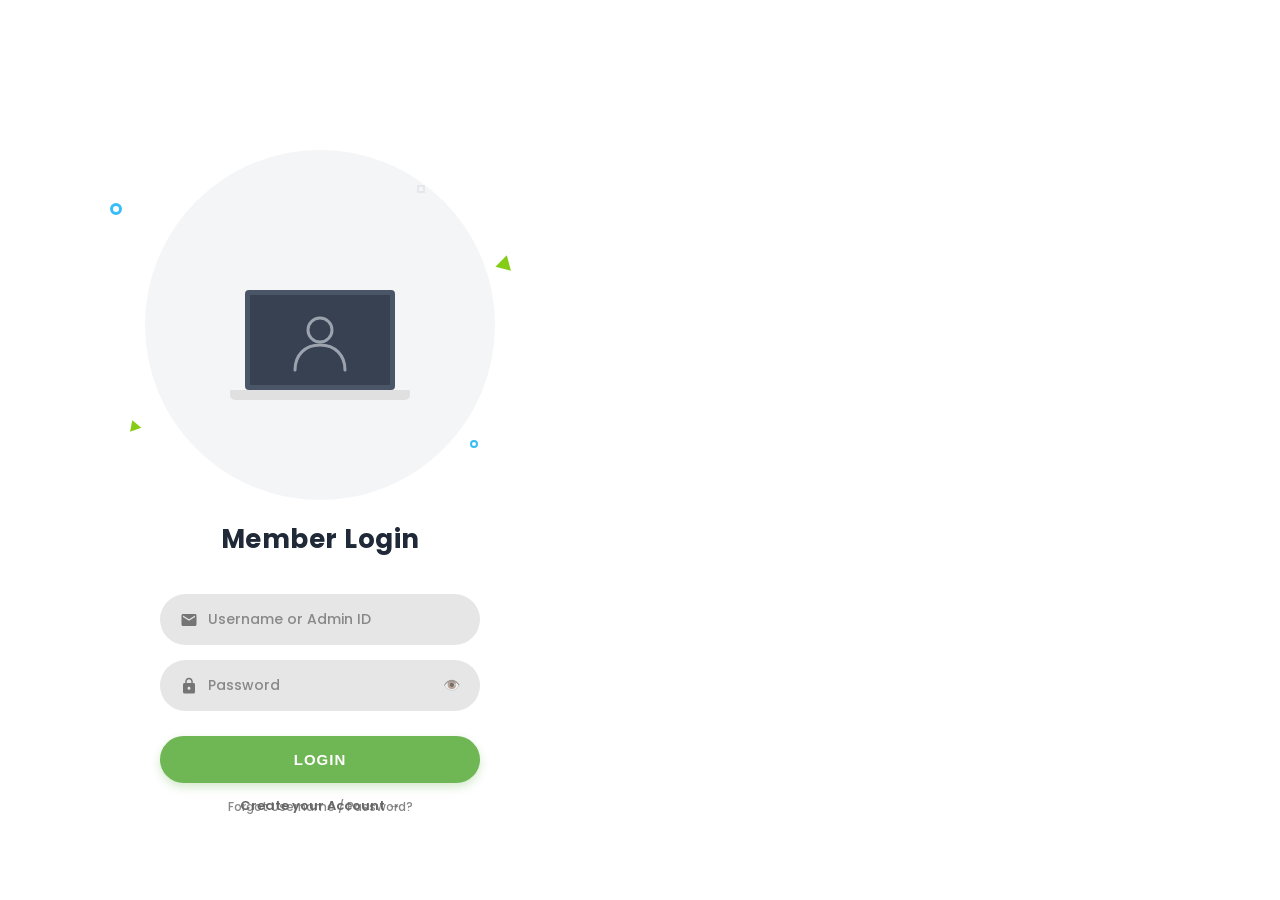
==== commit a41b458e: "changess" ====
--- a/src/main/resources/static/index.html
+++ b/src/main/resources/static/index.html
@@ -3,221 +3,111 @@
 <head>
     <meta charset="UTF-8">
     <meta name="viewport" content="width=device-width, initial-scale=1.0">
-    <title>Admin Dashboard | GlassQuiz</title>
+    <title>CAPSTONE JAVA QUIZ | Member Login</title>
     <link rel="stylesheet" href="styles.css">
-    <link href="https://fonts.googleapis.com/css2?family=Inter:wght@400;500;600;700&display=swap" rel="stylesheet">
-    <script src="https://cdn.jsdelivr.net/npm/chart.js"></script>
+    <link href="https://fonts.googleapis.com/css2?family=Poppins:wght@400;500;600;700&display=swap" rel="stylesheet">
 </head>
-<body class="admin-light-body">
+<body class="member-login-body">
     
-    <div class="spik-layout">
-        
-        <!-- SIDEBAR -->
-        <aside class="spik-sidebar" id="sidebar">
-            <div class="sidebar-brand">
-                <svg width="24" height="24" viewBox="0 0 24 24" fill="#6f42c1"><path d="M12 2L2 7l10 5 10-5-10-5zM2 17l10 5 10-5M2 12l10 5 10-5"/></svg>
-                <h2>Glass<span>Admin</span></h2>
-                <button class="mobile-close" onclick="toggleSidebar()">✕</button>
+    <div class="auth-wrapper">
+        <div class="auth-container">
+            
+            <!-- LEFT SIDE: Illustration -->
+            <div class="auth-left-panel">
+                <div class="graphic-circle">
+                    <!-- Decorative Shapes -->
+                    <div class="deco-shape circle-blue"></div>
+                    <div class="deco-shape triangle-green"></div>
+                    <div class="deco-shape triangle-green-small"></div>
+                    <div class="deco-shape circle-blue-small"></div>
+                    <div class="deco-shape square-grey"></div>
+                    
+                    <!-- Laptop SVG Replica -->
+                    <svg viewBox="0 0 200 150" width="200" height="150" class="laptop-svg">
+                        <!-- Laptop Base -->
+                        <path d="M10,130 h180 v5 a5,5 0 0 1 -5,5 h-170 a5,5 0 0 1 -5,-5 z" fill="#e0e0e0"/>
+                        <!-- Laptop Screen -->
+                        <rect x="25" y="30" width="150" height="100" rx="4" fill="#4a5568"/>
+                        <!-- Screen Inner -->
+                        <rect x="30" y="35" width="140" height="90" fill="#374151"/>
+                        <!-- User Icon on Screen -->
+                        <circle cx="100" cy="70" r="12" fill="none" stroke="#9ca3af" stroke-width="3"/>
+                        <path d="M75,110 c0,-15 10,-25 25,-25 s25,10 25,25" fill="none" stroke="#9ca3af" stroke-width="3" stroke-linecap="round"/>
+                    </svg>
+                </div>
             </div>
-            <div class="sidebar-menu">
-                <p class="menu-label">MAIN MENU</p>
-                <a href="#" class="menu-item active" onclick="switchAdminView('view-dashboard', this)">
-                    <span>🏠</span> Dashboard
-                </a>
-                <a href="#" class="menu-item" onclick="switchAdminView('view-students', this); loadUsers();">
-                    <span>👥</span> Students
-                </a>
-                <p class="menu-label">EXAMINATIONS</p>
-                <a href="#" class="menu-item" onclick="switchAdminView('view-test-create', this)">
-                    <span>✍️</span> Create Test
-                </a>
-                <a href="#" class="menu-item" onclick="switchAdminView('view-test-manage', this); loadAdminTests();">
-                    <span>📑</span> Manage Tests
-                </a>
-                <a href="#" class="menu-item" onclick="switchAdminView('view-results', this); loadAttempts();">
-                    <span>📊</span> Result Analysis
-                </a>
-            </div>
-        </aside>
 
-        <!-- MAIN CONTENT -->
-        <main class="spik-main">
-            
-            <!-- TOP NAVBAR -->
-            <nav class="spik-navbar">
-                <div class="nav-left">
-                    <button class="mobile-menu-btn" onclick="toggleSidebar()">☰</button>
-                    <div class="search-box">
-                        <span>🔍</span>
-                        <input type="text" placeholder="What do you want to find?">
-                    </div>
-                </div>
-                <div class="nav-right">
-                    <div class="admin-profile">
-                        <img src="https://ui-avatars.com/api/?name=Admin&background=6f42c1&color=fff" alt="Admin">
-                        <div class="admin-info">
-                            <strong>System Admin</strong>
-                            <span>Administrator</span>
-                        </div>
-                    </div>
-                    <button class="btn-logout" onclick="logout()">Logout</button>
-                </div>
-            </nav>
-
-            <!-- DYNAMIC VIEWS CONTAINER -->
-            <div class="spik-content">
+            <!-- RIGHT SIDE: Forms -->
+            <div class="auth-right-panel">
                 
-                <!-- 1. DASHBOARD HOME VIEW -->
-                <div id="view-dashboard" class="admin-view active">
-                    <h2 class="page-title">Admin Dashboard</h2>
+                <!-- LOGIN FORM -->
+                <div id="loginBox" class="form-box">
+                    <h2>Member Login</h2>
                     
-                    <!-- Top Stats Cards -->
-                    <div class="stats-grid">
-                        <div class="stat-card purple-card">
-                            <div class="stat-info">
-                                <h3>Top Scorer</h3>
-                                <h2 id="statTopScorerName">Loading...</h2>
-                                <p id="statTopScorerScore">Score: 0</p>
-                            </div>
-                            <div class="stat-icon">🏆</div>
-                        </div>
-                        <div class="stat-card blue-card">
-                            <div class="stat-info">
-                                <h3>Live Tests</h3>
-                                <h2 id="statLiveTests">0</h2>
-                                <p>Active right now</p>
-                            </div>
-                            <div class="stat-icon">🟢</div>
-                        </div>
-                        <div class="stat-card orange-card">
-                            <div class="stat-info">
-                                <h3>Upcoming Tests</h3>
-                                <h2 id="statUpcomingTests">0</h2>
-                                <p>Scheduled (IST)</p>
-                            </div>
-                            <div class="stat-icon">⏳</div>
-                        </div>
-                        <div class="stat-card green-card">
-                            <div class="stat-info">
-                                <h3>Finished Attempts</h3>
-                                <h2 id="statFinishedTests">0</h2>
-                                <p>Total submissions</p>
-                            </div>
-                            <div class="stat-icon">📝</div>
-                        </div>
+                    <div class="pill-input-group">
+                        <svg class="input-icon" viewBox="0 0 24 24" fill="currentColor"><path d="M20 4H4c-1.1 0-1.99.9-1.99 2L2 18c0 1.1.9 2 2 2h16c1.1 0 2-.9 2-2V6c0-1.1-.9-2-2-2zm0 4l-8 5-8-5V6l8 5 8-5v2z"/></svg>
+                        <input type="text" id="userId" placeholder="Username or Admin ID" required>
                     </div>
 
-                    <div class="dashboard-grid-2">
-                        <!-- Chart Area -->
-                        <div class="dash-card">
-                            <div class="card-header">
-                                <h3>Recent Test Performance (Last 3)</h3>
-                            </div>
-                            <canvas id="performanceChart" height="250"></canvas>
-                        </div>
-                        
-                        <!-- Logs Table -->
-                        <div class="dash-card">
-                            <div class="card-header">
-                                <h3>Recent System Logs</h3>
-                            </div>
-                            <div class="table-responsive">
-                                <table class="clean-table" id="dashLogsTable">
-                                    <thead><tr><th>Time</th><th>User</th><th>Action</th></tr></thead>
-                                    <tbody><!-- Dynamic --></tbody>
-                                </table>
-                            </div>
-                        </div>
+                    <div class="pill-input-group">
+                        <svg class="input-icon" viewBox="0 0 24 24" fill="currentColor"><path d="M18 8h-1V6c0-2.76-2.24-5-5-5S7 3.24 7 6v2H6c-1.1 0-2 .9-2 2v10c0 1.1.9 2 2 2h12c1.1 0 2-.9 2-2V10c0-1.1-.9-2-2-2zm-6 9c-1.1 0-2-.9-2-2s.9-2 2-2 2 .9 2 2-.9 2-2 2zm3.1-9H8.9V6c0-1.71 1.39-3.1 3.1-3.1 1.71 0 3.1 1.39 3.1 3.1v2z"/></svg>
+                        <input type="password" id="pwd" placeholder="Password" required>
+                        <span class="eye-btn" onclick="togglePwd('pwd')">👁️</span>
+                    </div>
+
+                    <button class="btn-login-green" onclick="login()">LOGIN</button>
+                    
+                    <p class="forgot-link">Forgot Username / Password?</p>
+                    
+                    <div class="bottom-link-area">
+                        <p class="switch-form-link" onclick="toggleAuth()">Create your Account &rarr;</p>
                     </div>
                 </div>
 
-                <!-- 2. STUDENT MANAGEMENT VIEW -->
-                <div id="view-students" class="admin-view">
-                    <h2 class="page-title">Student Management</h2>
-                    <div class="dash-card">
-                        <div class="card-header">
-                            <h3>Create New Student Account</h3>
-                        </div>
-                        <div class="form-row-multi">
-                            <input type="text" id="adminNewStudentId" placeholder="Username" class="spik-input">
-                            <input type="text" id="adminNewStudentName" placeholder="Full Name" class="spik-input">
-                            <input type="password" id="adminNewStudentPwd" placeholder="Password" class="spik-input">
-                            <button onclick="adminCreateUser()" class="btn-primary-spik">+ Create</button>
-                        </div>
+                <!-- REGISTRATION FORM (Hidden by default) -->
+                <div id="regBox" class="form-box hidden">
+                    <h2>Create Account</h2>
+                    
+                    <div class="pill-input-group">
+                        <svg class="input-icon" viewBox="0 0 24 24" fill="currentColor"><path d="M12 12c2.21 0 4-1.79 4-4s-1.79-4-4-4-4 1.79-4 4 1.79 4 4 4zm0 2c-2.67 0-8 1.34-8 4v2h16v-2c0-2.66-5.33-4-8-4z"/></svg>
+                        <input type="text" id="regName" placeholder="Full Name" required>
                     </div>
+
+                    <div class="pill-input-group">
+                        <svg class="input-icon" viewBox="0 0 24 24" fill="currentColor"><path d="M20 4H4c-1.1 0-1.99.9-1.99 2L2 18c0 1.1.9 2 2 2h16c1.1 0 2-.9 2-2V6c0-1.1-.9-2-2-2zm0 4l-8 5-8-5V6l8 5 8-5v2z"/></svg>
+                        <input type="email" id="regEmail" placeholder="Email Address" required>
+                    </div>
+
+                    <div class="pill-input-group">
+                        <svg class="input-icon" viewBox="0 0 24 24" fill="currentColor"><path d="M12 12c2.21 0 4-1.79 4-4s-1.79-4-4-4-4 1.79-4 4 1.79 4 4 4zm0 2c-2.67 0-8 1.34-8 4v2h16v-2c0-2.66-5.33-4-8-4z"/></svg>
+                        <input type="text" id="regUserId" placeholder="Choose Username" required>
+                    </div>
+
+                    <div class="pill-input-group">
+                        <svg class="input-icon" viewBox="0 0 24 24" fill="currentColor"><path d="M18 8h-1V6c0-2.76-2.24-5-5-5S7 3.24 7 6v2H6c-1.1 0-2 .9-2 2v10c0 1.1.9 2 2 2h12c1.1 0 2-.9 2-2V10c0-1.1-.9-2-2-2zm-6 9c-1.1 0-2-.9-2-2s.9-2 2-2 2 .9 2 2-.9 2-2 2zm3.1-9H8.9V6c0-1.71 1.39-3.1 3.1-3.1 1.71 0 3.1 1.39 3.1 3.1v2z"/></svg>
+                        <input type="password" id="regPwd" placeholder="Password" required>
+                        <span class="eye-btn" onclick="togglePwd('regPwd')">👁️</span>
+                    </div>
+
+                    <div class="pill-input-group">
+                        <svg class="input-icon" viewBox="0 0 24 24" fill="currentColor"><path d="M18 8h-1V6c0-2.76-2.24-5-5-5S7 3.24 7 6v2H6c-1.1 0-2 .9-2 2v10c0 1.1.9 2 2 2h12c1.1 0 2-.9 2-2V10c0-1.1-.9-2-2-2zm-6 9c-1.1 0-2-.9-2-2s.9-2 2-2 2 .9 2 2-.9 2-2 2zm3.1-9H8.9V6c0-1.71 1.39-3.1 3.1-3.1 1.71 0 3.1 1.39 3.1 3.1v2z"/></svg>
+                        <input type="password" id="regCpwd" placeholder="Confirm Password" required>
+                        <span class="eye-btn" onclick="togglePwd('regCpwd')">👁️</span>
+                    </div>
+
+                    <div class="pill-input-group" style="padding: 5px 20px;">
+                        <input type="file" id="regPic" accept="image/*" style="padding: 10px 0; font-size:12px;">
+                    </div>
+
+                    <button class="btn-login-green" onclick="register()">SIGN UP</button>
                     
-                    <div class="dash-card mt-20">
-                        <div class="card-header">
-                            <h3>All Registered Students</h3>
-                            <button onclick="loadUsers()" class="btn-outline-spik">Refresh</button>
-                        </div>
-                        <div class="table-responsive" id="usersTableContainer"></div>
-                    </div>
-                </div>
-
-                <!-- 3. TEST CREATION VIEW -->
-                <div id="view-test-create" class="admin-view">
-                    <h2 class="page-title">Create Examination</h2>
-                    <div class="dash-card">
-                        <div class="form-grid">
-                            <div class="input-group">
-                                <label>Test Title</label>
-                                <input type="text" id="testTitle" placeholder="e.g. JEE Mains Mock 1" class="spik-input">
-                            </div>
-                            <div class="input-group">
-                                <label>Negative Marking</label>
-                                <div style="padding-top:10px;">
-                                    <input type="checkbox" id="negMark" style="width:18px; height:18px; accent-color:#6f42c1;"> Enable (-1)
-                                </div>
-                            </div>
-                            <div class="input-group">
-                                <label>Duration (Minutes)</label>
-                                <input type="number" id="testDuration" value="180" class="spik-input">
-                            </div>
-                            <div class="input-group">
-                                <label>Schedule Open Time (IST)</label>
-                                <input type="datetime-local" id="testSchedule" class="spik-input">
-                            </div>
-                            <div class="input-group" style="grid-column: span 2;">
-                                <label>General Instructions (HTML supported)</label>
-                                <textarea id="testInstructions" rows="3" class="spik-input" placeholder="Enter test instructions..."></textarea>
-                            </div>
-                        </div>
-
-                        <div class="card-header mt-20" style="border-top:1px solid #eee; padding-top:20px;">
-                            <h3>Question Builder</h3>
-                        </div>
-                        <div id="questionsBuilder"></div>
-                        
-                        <div style="display:flex; gap:15px; margin-top:20px;">
-                            <button onclick="addQuestionField()" class="btn-outline-spik">+ Add Question</button>
-                            <button onclick="createTest()" class="btn-primary-spik">Publish Test</button>
-                        </div>
-                    </div>
-                </div>
-
-                <!-- 4. TEST MANAGEMENT VIEW -->
-                <div id="view-test-manage" class="admin-view">
-                    <h2 class="page-title">Manage Tests</h2>
-                    <div class="dash-card">
-                        <div class="table-responsive" id="adminTestList"></div>
-                    </div>
-                </div>
-
-                <!-- 5. RESULT ANALYSIS VIEW -->
-                <div id="view-results" class="admin-view">
-                    <h2 class="page-title">Result Analysis</h2>
-                    <div class="dash-card">
-                        <div class="card-header">
-                            <h3>All Student Attempts</h3>
-                            <button onclick="downloadXLS()" class="btn-success-spik">Export Excel</button>
-                        </div>
-                        <div class="table-responsive" id="attemptsTable"></div>
+                    <div class="bottom-link-area">
+                        <p class="switch-form-link" onclick="toggleAuth()">&larr; Back to Login</p>
                     </div>
                 </div>
 
             </div>
-        </main>
+        </div>
     </div>
 
     <script src="app.js"></script>
--- a/src/main/resources/static/styles.css
+++ b/src/main/resources/static/styles.css
@@ -6,197 +6,254 @@
 }
 
 /* =========================================================
-   1. ADMIN DASHBOARD (GLASSMORPHISM)
+   1. SPLIT SCREEN AUTH UI (LOGIN / REGISTRATION)
    ========================================================= */
-body { /* Default body for Admin */
-    background: linear-gradient(135deg, #0f2027, #203a43, #2c5364);
-    background-size: 400% 400%;
-    animation: gradientBG 15s ease infinite;
-    color: #fff;
-    min-height: 100vh;
+/* =========================================================
+   1. EXACT MATCH AUTH UI (MEMBER LOGIN)
+   ========================================================= */
+.member-login-body {
+    margin: 0; padding: 0;
     font-family: 'Poppins', sans-serif;
-    display: flex; justify-content: center; align-items: center;
-}
-
-@keyframes gradientBG {
-    0% { background-position: 0% 50%; }
-    50% { background-position: 100% 50%; }
-    100% { background-position: 0% 50%; }
-}
-
-.glass-panel {
-    background: rgba(255, 255, 255, 0.05);
-    backdrop-filter: blur(15px);
-    -webkit-backdrop-filter: blur(15px);
-    border: 1px solid rgba(255, 255, 255, 0.1);
-    box-shadow: 0 8px 32px 0 rgba(0, 0, 0, 0.37);
-    border-radius: 20px;
-    padding: 30px;
-    width: 100%;
-    transition: transform 0.3s ease;
-}
-
-h2, h3 { text-align: center; margin-bottom: 20px; font-weight: 600; letter-spacing: 1px; }
-
-input[type="text"], input[type="password"], input[type="email"], input[type="number"], input[type="datetime-local"], select, textarea {
-    width: 100%; padding: 12px 15px; margin: 8px 0;
-    background: rgba(255, 255, 255, 0.1);
-    border: 1px solid rgba(255, 255, 255, 0.2);
-    border-radius: 8px; color: #fff; outline: none;
-    transition: 0.3s;
-    font-family: 'Poppins', sans-serif;
-}
-
-input:focus, select:focus, textarea:focus { border-color: #00f2fe; background: rgba(255, 255, 255, 0.18); }
-input::placeholder, textarea::placeholder { color: #ccc; }
-option { background: #203a43; color: #fff; }
-
-button {
-    width: 100%; padding: 12px; margin-top: 10px;
-    border: none; border-radius: 8px;
-    background: linear-gradient(45deg, #4facfe 0%, #00f2fe 100%);
-    color: white; font-weight: bold; cursor: pointer;
-    transition: 0.3s; text-transform: uppercase; letter-spacing: 1px;
-}
-button:hover { box-shadow: 0 0 15px rgba(0, 242, 254, 0.5); transform: scale(1.01); }
-
-.dashboard { max-width: 1200px; width: 95%; margin: 20px; align-items: flex-start; }
-.card-grid { display: grid; grid-template-columns: repeat(auto-fit, minmax(320px, 1fr)); gap: 20px; margin-top: 20px; }
-
-.glass-card { background: rgba(255, 255, 255, 0.05); padding: 20px; border-radius: 15px; border: 1px solid rgba(255, 255, 255, 0.1); }
-.hidden { display: none !important; }
-
-table { width: 100%; border-collapse: collapse; margin-top: 10px; }
-th, td { padding: 10px; border: 1px solid rgba(255,255,255,0.1); text-align: left; }
-th { background: rgba(255,255,255,0.1); }
-
+    background-color: #ffffff !important; 
+    height: 100vh; width: 100vw;
+    display: flex; align-items: center; justify-content: center;
+    overflow: hidden;
+}
+
+.auth-wrapper {
+    width: 100%; max-width: 1000px;
+    height: 100%; max-height: 600px;
+    display: flex;
+    background: #fff;
+}
+
+/* --- Left Side: Graphic --- */
+.auth-left-panel {
+    flex: 1;
+    display: flex; align-items: center; justify-content: center;
+    position: relative;
+}
+
+.graphic-circle {
+    width: 350px; height: 350px;
+    background-color: #f4f5f7;
+    border-radius: 50%;
+    display: flex; align-items: center; justify-content: center;
+    position: relative;
+}
+
+.laptop-svg { z-index: 10; margin-top: 20px; }
+
+/* Decorative Floating Shapes */
+.deco-shape { position: absolute; }
+.circle-blue { width: 12px; height: 12px; border: 3px solid #38bdf8; border-radius: 50%; top: 15%; left: -10%; }
+.triangle-green { width: 0; height: 0; border-left: 8px solid transparent; border-right: 8px solid transparent; border-bottom: 14px solid #84cc16; top: 30%; right: -5%; transform: rotate(15deg); }
+.triangle-green-small { width: 0; height: 0; border-left: 6px solid transparent; border-right: 6px solid transparent; border-bottom: 10px solid #84cc16; bottom: 20%; left: -5%; transform: rotate(-20deg); }
+.circle-blue-small { width: 8px; height: 8px; border: 2px solid #38bdf8; border-radius: 50%; bottom: 15%; right: 5%; }
+.square-grey { width: 8px; height: 8px; border: 2px solid #e5e7eb; top: 10%; right: 20%; }
+
+/* --- Right Side: Forms --- */
+.auth-right-panel {
+    flex: 1; display: flex; flex-direction: column;
+    align-items: center; justify-content: center;
+    padding: 20px; position: relative;
+}
+
+.form-box {
+    width: 100%; max-width: 320px;
+    display: flex; flex-direction: column; align-items: center;
+    text-align: center;
+}
+.form-box.hidden { display: none !important; }
+
+.form-box h2 {
+    font-size: 26px; font-weight: 700; color: #1f2937;
+    margin: 0 0 35px 0; letter-spacing: 0.5px; text-align: center;
+}
+
+/* Pill Inputs */
+.pill-input-group {
+    width: 100%; background-color: #e6e6e6;
+    border-radius: 50px; display: flex; align-items: center;
+    padding: 0 20px; margin-bottom: 15px;
+    position: relative;
+}
+.pill-input-group .input-icon {
+    width: 18px; height: 18px; color: #757575;
+    margin-right: 10px; flex-shrink: 0;
+}
+.pill-input-group input {
+    flex: 1; border: none; background: transparent;
+    padding: 15px 0; outline: none; font-family: 'Poppins', sans-serif;
+    font-size: 14px; color: #333; width: 100%;
+}
+.pill-input-group input::placeholder { color: #888; font-weight: 500; }
+
+.eye-btn {
+    cursor: pointer; font-size: 14px; opacity: 0.6;
+    position: absolute; right: 20px;
+}
+.eye-btn:hover { opacity: 1; }
+
+/* Login Button */
+.btn-login-green {
+    width: 100%; background-color: #6fb655; /* The exact green from image */
+    color: #fff; border: none; border-radius: 50px;
+    padding: 15px; font-size: 15px; font-weight: 700; letter-spacing: 1px;
+    margin-top: 10px; cursor: pointer; box-shadow: 0 4px 10px rgba(111, 182, 85, 0.3);
+    transition: transform 0.2s, box-shadow 0.2s;
+}
+.btn-login-green:hover {
+    transform: translateY(-2px); box-shadow: 0 6px 15px rgba(111, 182, 85, 0.4);
+}
+
+/* Text Links */
+.forgot-link {
+    font-size: 12px; color: #888; font-weight: 500;
+    margin-top: 15px; cursor: pointer;
+}
+.forgot-link:hover { color: #333; }
+
+.bottom-link-area {
+    position: absolute; bottom: 20px; left: 0; right: 0;
+    text-align: center;
+}
+.switch-form-link {
+    font-size: 13px; color: #666; font-weight: 600; cursor: pointer; margin: 0;
+}
+.switch-form-link:hover { color: #111; }
+
+/* Responsive adjustments */
+@media (max-width: 800px) {
+    .auth-wrapper { flex-direction: column; max-height: none; }
+    .auth-left-panel { display: none; } /* Hide illustration on mobile */
+    .auth-right-panel { padding: 40px 20px; }
+    .bottom-link-area { position: relative; margin-top: 50px; bottom: 0; }
+    .member-login-body { overflow-y: auto; display: block; }
+}
 /* =========================================================
-   2. SPLIT SCREEN AUTH UI (LOGIN / REGISTRATION)
+   2. UNIFIED DASHBOARD (SPIK THEME - ADMIN & STUDENT)
    ========================================================= */
-.split-auth-body {
+.admin-light-body {
     margin: 0; padding: 0;
     font-family: 'Inter', sans-serif;
-    background-color: #222222 !important; 
-    height: 100vh; width: 100vw;
-    display: flex; flex-direction: column; overflow: hidden;
-}
-
-.auth-main { display: flex; flex: 1; padding: 40px; gap: 40px; }
-
-/* Left Side Content */
-.auth-left { flex: 1; display: flex; flex-direction: column; justify-content: center; padding-left: 40px; color: #fff; }
-.auth-left h1 { font-size: 48px; font-weight: 600; margin: 0 0 16px 0; }
-.auth-left p { font-size: 20px; color: #a0a0a0; max-width: 400px; line-height: 1.4; margin: 0 0 60px 0; }
-.geometric-graphic { width: 300px; height: 300px; }
-
-/* Right Side Card */
-.auth-right { flex: 1; display: flex; align-items: center; justify-content: center; }
-.auth-card { background: #ffffff; border-radius: 20px; padding: 40px 50px; width: 100%; max-width: 550px; box-shadow: 0 20px 40px rgba(0,0,0,0.2); color: #111; }
-.auth-card.hidden { display: none !important; }
-.auth-card h2 { font-size: 28px; font-weight: 600; margin: 0 0 30px 0; color: #111; }
-
-.form-row { display: flex; gap: 20px; }
-.form-row .input-group { flex: 1; }
-.input-group { margin-bottom: 20px; display: flex; flex-direction: column; }
-.input-group label { font-size: 13px; color: #555; margin-bottom: 8px; display: flex; justify-content: space-between; align-items: center; }
-
-/* Override Admin inputs for the Auth Card */
-.auth-card .input-group input {
-    padding: 12px 16px; margin: 0;
-    border: 1px solid #dcdcdc; border-radius: 8px;
-    font-size: 14px; font-family: 'Inter', sans-serif;
-    background-color: #ffffff; color: #111111;
-}
-.auth-card .input-group input:focus { border-color: #111; background-color: #fff; }
-
-.pwd-wrapper { position: relative; width: 100%; margin-bottom: 10px; }
-.pwd-wrapper input { width: 100%; padding-right: 40px; box-sizing: border-box; }
-.eye-toggle { color: #888; cursor: pointer; display: flex; align-items: center; gap: 4px; font-size: 12px; }
-.eye-toggle:hover { color: #111; }
-.pwd-hint { font-size: 11px; color: #888; margin: -10px 0 20px 0; }
-
-.form-actions { display: flex; align-items: center; gap: 20px; margin-top: 30px; }
-.btn-signup {
-    background: #c4c4c4; color: #fff; border: none; padding: 12px 30px;
-    border-radius: 30px; font-weight: 500; font-size: 16px; width: auto; margin: 0;
-}
-.btn-signup:hover { background: #111; transform: none; box-shadow: none; }
-.login-link { font-size: 13px; color: #555; margin: 0; }
-.login-link span { color: #111; font-weight: 600; cursor: pointer; text-decoration: underline; }
+    background-color: #f3f3f9 !important; 
+    color: #333;
+    overflow: hidden;
+}
+
+.spik-layout { display: flex; height: 100vh; width: 100vw; }
+
+/* Sidebar */
+.spik-sidebar {
+    width: 260px; background: #fff; border-right: 1px solid #eaedf1;
+    display: flex; flex-direction: column; transition: 0.3s;
+}
+.sidebar-brand { display: flex; align-items: center; gap: 10px; padding: 25px; border-bottom: 1px solid #eaedf1; }
+.sidebar-brand h2 { margin: 0; font-size: 22px; font-weight: 700; color: #111; letter-spacing: 0; }
+.sidebar-brand h2 span { color: #6f42c1; } /* Admin Default */
+.spik-sidebar:has(svg[fill="#10b981"]) h2 span { color: #10b981; } /* Student Green Override */
+.mobile-close { display: none; background: none; border: none; font-size: 20px; cursor: pointer; }
+
+.sidebar-menu { padding: 20px 0; overflow-y: auto; }
+.menu-label { font-size: 11px; font-weight: 600; color: #9ab; margin: 15px 25px 10px; letter-spacing: 1px; }
+.menu-item {
+    display: flex; align-items: center; gap: 15px; padding: 12px 25px;
+    color: #555; text-decoration: none; font-size: 15px; font-weight: 500;
+    border-left: 3px solid transparent; transition: 0.2s;
+}
+.menu-item:hover { background: #f8f9fa; color: #6f42c1; }
+.menu-item.active { background: #f4effc; color: #6f42c1; border-left-color: #6f42c1; }
+
+/* Main Content */
+.spik-main { flex: 1; display: flex; flex-direction: column; overflow: hidden; background: #f8f9fd; }
+
+/* Navbar */
+.spik-navbar {
+    height: 70px; background: #fff; display: flex; justify-content: space-between; align-items: center;
+    padding: 0 30px; border-bottom: 1px solid #eaedf1;
+}
+.nav-left { display: flex; align-items: center; gap: 15px; }
+.mobile-menu-btn { display: none; background: none; border: none; font-size: 24px; cursor: pointer; }
+.search-box { display: flex; align-items: center; gap: 10px; background: #f3f3f9; padding: 8px 15px; border-radius: 20px; }
+.search-box input { border: none; background: transparent; outline: none; font-size: 14px; width: 250px; font-family: 'Inter', sans-serif; color: #111; margin:0;}
+.nav-right { display: flex; align-items: center; gap: 20px; }
+.admin-profile { display: flex; align-items: center; gap: 10px; }
+.admin-profile img { width: 35px; height: 35px; border-radius: 50%; object-fit: cover; border: 2px solid #e1ebf5;}
+.admin-info { display: flex; flex-direction: column; }
+.admin-info strong { font-size: 13px; color: #111; }
+.admin-info span { font-size: 11px; color: #888; }
+.btn-logout { background: #fee2e2; color: #dc2626; border: none; padding: 6px 12px; border-radius: 6px; font-weight: 600; cursor: pointer; font-size: 12px; }
+
+/* Dynamic Views & Utilities */
+.spik-content { flex: 1; padding: 30px; overflow-y: auto; }
+.admin-view { display: none; }
+.admin-view.active { display: block; animation: fadeIn 0.3s ease-in-out; }
+@keyframes fadeIn { from { opacity: 0; transform: translateY(10px); } to { opacity: 1; transform: translateY(0); } }
+
+.page-title { font-size: 22px; font-weight: 600; color: #111; margin: 0 0 20px 0; text-align: left; }
+.mb-20 { margin-bottom: 20px; }
+.mt-20 { margin-top: 20px; }
+
+/* Dashboard Cards */
+.stats-grid { display: grid; grid-template-columns: repeat(auto-fit, minmax(220px, 1fr)); gap: 20px; margin-bottom: 25px; }
+.stat-card { padding: 25px; border-radius: 16px; display: flex; justify-content: space-between; align-items: center; box-shadow: 0 4px 15px rgba(0,0,0,0.02); }
+.stat-info h3 { font-size: 14px; color: #555; margin: 0 0 10px 0; font-weight: 500; text-align: left;}
+.stat-info h2 { font-size: 26px; color: #111; margin: 0; font-weight: 700; text-align: left;}
+.stat-info p { font-size: 12px; color: #666; margin: 5px 0 0 0; }
+.stat-icon { font-size: 32px; opacity: 0.8; }
+
+.purple-card { background: #f4effc; border: 1px solid #e9ddf9; }
+.blue-card { background: #eef8ff; border: 1px solid #dceffa; }
+.orange-card { background: #fff4ec; border: 1px solid #fce8d9; }
+.green-card { background: #eafbf1; border: 1px solid #d4f7e3; }
+
+.dashboard-grid-2 { display: grid; grid-template-columns: 2fr 1fr; gap: 20px; }
+.dash-card { background: #fff; border-radius: 12px; padding: 25px; border: 1px solid #eaedf1; box-shadow: 0 4px 15px rgba(0,0,0,0.02); }
+.card-header { display: flex; justify-content: space-between; align-items: center; margin-bottom: 20px; }
+.card-header h3 { font-size: 16px; color: #111; margin: 0; font-weight: 600; text-align: left;}
+
+/* Forms inside Dash */
+.spik-input { width: 100%; padding: 12px 15px; border: 1px solid #dcdcdc; border-radius: 8px; font-size: 14px; background: #fff; color:#111; font-family: 'Inter', sans-serif; margin:0;}
+.spik-input:focus { border-color: #6f42c1; outline: none; box-shadow: 0 0 0 3px rgba(111,66,193,0.1); }
+.form-grid { display: grid; grid-template-columns: 1fr 1fr; gap: 20px; }
+.form-row-multi { display: flex; gap: 15px; align-items: center; }
+
+/* Buttons inside Dash */
+.btn-primary-spik { background: #6f42c1; color: #fff; border: none; padding: 10px 20px; border-radius: 8px; font-weight: 500; cursor: pointer; width: auto; margin:0;}
+.btn-outline-spik { background: #fff; color: #6f42c1; border: 1px solid #6f42c1; padding: 10px 20px; border-radius: 8px; font-weight: 500; cursor: pointer; width: auto; margin:0;}
+.btn-success-spik { background: #10b981; color: #fff; border: none; padding: 10px 20px; border-radius: 8px; font-weight: 500; cursor: pointer; width: auto; margin:0;}
+.btn-danger-spik { background: #ef4444; color: #fff; border: none; padding: 6px 12px; border-radius: 6px; font-size: 12px; cursor: pointer; width: auto; margin:0;}
+
+/* Tables */
+.table-responsive { overflow-x: auto; width: 100%; }
+.clean-table { width: 100%; border-collapse: collapse; font-size: 14px; text-align: left; }
+.clean-table th { background: #f8f9fa; color: #555; font-weight: 600; padding: 12px 15px; border-bottom: 2px solid #eaedf1; }
+.clean-table td { padding: 12px 15px; color: #333; border-bottom: 1px solid #eaedf1; vertical-align: middle;}
+.clean-table tr:hover { background: #fcfcfc; }
+
+/* Builder Block */
+.q-block { background: #f8f9fa; border: 1px solid #eaedf1; padding: 20px; border-radius: 8px; margin-bottom: 20px; color:#111;}
+.q-block h5 { margin: 0 0 15px 0; color: #6f42c1; font-size: 15px;}
+.q-block input, .q-block select { margin-bottom: 10px; background:#fff; color:#111;}
 
 @media (max-width: 900px) {
-    .auth-main { flex-direction: column; padding: 20px; overflow-y: auto; }
-    .auth-left { padding-left: 0; text-align: center; align-items: center; }
-    .form-row { flex-direction: column; gap: 0; }
-    .split-auth-body { overflow-y: auto; }
+    .spik-sidebar { position: fixed; left: -260px; z-index: 1000; height: 100%; box-shadow: 5px 0 15px rgba(0,0,0,0.1); }
+    .spik-sidebar.open { left: 0; }
+    .mobile-menu-btn, .mobile-close { display: block; }
+    .dashboard-grid-2 { grid-template-columns: 1fr; }
+    .form-grid, .form-row-multi { grid-template-columns: 1fr; flex-direction: column; }
+    .search-box { display: none; }
 }
 
 /* =========================================================
-   3. NLEARN STUDENT DASHBOARD
+   3. NTA/JEE EXACT REPLICA CBT UI (FIXED LAYOUT)
    ========================================================= */
-.nlearn-body { margin: 0; font-family: 'Poppins', sans-serif; background: #fff !important; overflow-x: hidden; position: relative; display: block; }
-.wave-bg { position: fixed; top: -50%; right: -20%; width: 150vw; height: 150vh; background: radial-gradient(circle at 80% 50%, rgba(225, 241, 255, 0.8) 0%, rgba(255, 255, 255, 0) 60%), radial-gradient(circle at 10% 10%, rgba(235, 245, 255, 0.6) 0%, rgba(255, 255, 255, 0) 40%); z-index: -1; pointer-events: none; }
-
-.nlearn-layout { display: flex; min-height: 100vh; width: 100vw;}
-.sidebar { width: 250px; background: #fff; border-right: 1px solid #eee; padding: 20px 0; display: flex; flex-direction: column; }
-.sidebar-logo { padding: 0 30px 20px; border-bottom: 1px solid #f0f0f0; margin-bottom: 20px; }
-.sidebar-nav a { display: flex; align-items: center; gap: 15px; padding: 15px 30px; color: #555; text-decoration: none; font-weight: 500; font-size: 14px; transition: 0.2s; }
-.sidebar-nav a:hover, .sidebar-nav a.active { background: #f4f8fc; color: #00bcd4; border-right: 3px solid #00bcd4; }
-
-.main-content { flex: 1; padding: 20px 40px; overflow-y: auto; }
-.nlearn-navbar { display: flex; justify-content: space-between; align-items: center; padding: 10px 0 40px 0; }
-.nlearn-greeting { font-size: 28px; color: #4a8bf5; font-weight: 600; margin: 0; }
-.nlearn-nav-actions { display: flex; align-items: center; gap: 20px; }
-.badge-dropdown { background: #fff; border: 1px solid #e0e6ed; color: #4a8bf5; font-weight: 600; padding: 8px 16px; border-radius: 20px; cursor: pointer; font-size: 14px; }
-.icon-btn { background: #f0f4f8; border: none; width: 40px; height: 40px; border-radius: 50%; display: flex; align-items: center; justify-content: center; color: #4a8bf5; cursor: pointer; padding: 0; margin: 0; }
-
-.profile-menu-wrapper { position: relative; }
-.profile-avatar-img { width: 42px; height: 42px; border-radius: 50%; cursor: pointer; object-fit: cover; border: 2px solid #e1ebf5; }
-.profile-dropdown-card { display: none; position: absolute; top: 55px; right: 0; width: 260px; background: #fff; border-radius: 12px; box-shadow: 0 10px 30px rgba(0,0,0,0.1); z-index: 100; border: 1px solid #f0f0f0; }
-.profile-dropdown-card.show { display: block; animation: fadeInDown 0.2s ease-out; }
-@keyframes fadeInDown { from { opacity: 0; transform: translateY(-10px); } to { opacity: 1; transform: translateY(0); } }
-.dropdown-header { display: flex; align-items: center; gap: 15px; padding: 20px; border-bottom: 1px solid #f0f0f0; background: #fafbfc; border-radius: 12px 12px 0 0; }
-.avatar-large-img { width: 50px; height: 50px; border-radius: 50%; object-fit: cover; border: 2px solid #e1ebf5; }
-.user-info h4 { margin: 0; color: #4a8bf5; font-size: 14px; font-weight: 600; }
-.user-info p { margin: 2px 0 0 0; font-size: 11px; color: #6c757d; }
-.dropdown-menu-list { list-style: none; padding: 10px 0; margin: 0; }
-.dropdown-menu-list li { padding: 12px 20px; display: flex; align-items: center; gap: 15px; font-size: 14px; color: #495057; cursor: pointer; transition: 0.2s; }
-.dropdown-menu-list li:hover { background: #f8f9fa; color: #4a8bf5; }
-.logout-btn { border-top: 1px solid #f0f0f0; margin-top: 5px; padding-top: 15px !important; }
-
-.banner-carousel { margin-bottom: 40px; }
-.banner-card { border-radius: 16px; padding: 40px; color: #fff; background: linear-gradient(90deg, #1e3c72, #2a5298); }
-.banner-text h3 { font-size: 28px; margin: 0 0 10px 0; font-weight:400; }
-.dashboard-section { margin-bottom: 40px; }
-.section-title { font-size: 20px; color: #333; font-weight: 600; margin-bottom: 20px; text-align: left; }
-
-.subjects-grid { display: flex; gap: 25px; flex-wrap: wrap; }
-.subject-card { background: #fff; border-radius: 16px; padding: 20px; display: flex; flex-direction: column; align-items: center; justify-content: center; width: 120px; height: 120px; box-shadow: 0 8px 20px rgba(0,0,0,0.04); cursor: pointer; transition: 0.2s; border: 1px solid #eee; }
-.subject-card:hover { transform: translateY(-5px); box-shadow: 0 12px 25px rgba(0,0,0,0.08); }
-.icon-wrapper { padding: 15px; border-radius: 12px; font-size: 24px; }
-.chem-card .icon-wrapper { background: #ffe3ec; }
-.math-card .icon-wrapper { background: #ffecd9; }
-.phy-card .icon-wrapper { background: #dff5f8; }
-
-.flash-grid { display: grid; grid-template-columns: repeat(auto-fit, minmax(300px, 1fr)); gap: 25px; }
-.flash-card { border-radius: 16px; padding: 30px; color: #333; min-height: 120px; box-shadow: 0 8px 20px rgba(0,0,0,0.05); cursor: pointer; transition: 0.2s; border: 1px solid #eee; }
-.flash-card:hover { transform: scale(1.02); }
-.flash-card h4 { margin: 0; font-size: 18px; font-weight: 600; text-align: left; }
-.upcoming-card { filter: grayscale(100%); opacity: 0.7; cursor: not-allowed; }
-.upcoming-card:hover { transform: none; }
-
-.floating-chat-btn { position: fixed; bottom: 30px; right: 30px; background: #007bff; color: #fff; border: none; padding: 12px 25px; border-radius: 30px; font-size: 16px; font-weight: 500; box-shadow: 0 10px 20px rgba(0,123,255,0.3); cursor: pointer; z-index: 1000; width: auto; }
-
-/* =========================================================
-   4. NTA/JEE EXACT REPLICA CBT UI (FIXED LAYOUT)
-   ========================================================= */
-
 .jee-body {
     margin: 0; padding: 0;
     font-family: 'Inter', sans-serif;
-    background-color: #f4f5f8 !important; /* Overrides dark login bleed */
-    width: 100vw;
-    height: 100vh;
+    background-color: #f4f5f8 !important; 
+    width: 100vw; height: 100vh;
     display: flex; flex-direction: column;
     overflow: hidden;
 }
@@ -228,7 +285,7 @@
 .jee-left-panel { 
     flex: 1; display: flex; flex-direction: column; 
     background: #fff; border-right: 1px solid #e5e7eb; 
-    min-width: 0; /* Keeps large images contained */
+    min-width: 0;
 }
 .jee-right-panel { 
     width: 320px; min-width: 320px; 
@@ -286,122 +343,7 @@
 
 .jee-q-grid { display: grid; grid-template-columns: repeat(5, 1fr); gap: 12px; padding: 15px; }
 
-/* Instructions Modal */
 .jee-modal { position: fixed; top:0; left:0; width:100vw; height:100vh; background: rgba(0,0,0,0.5); z-index: 1000; display: flex; align-items: center; justify-content: center; }
 .jee-modal.hidden { display: none !important; }
 .jee-modal-content { background: #fff; width: 80%; max-width: 800px; max-height: 80vh; padding: 30px; border-radius: 8px; overflow-y: auto; color: #333; }
-.instruction-text { font-size: 14px; line-height: 1.6; color: #333; margin-top: 20px; }
-
-/* =========================================================
-   ADMIN PRO MAXX DASHBOARD (SPIK THEME)
-   ========================================================= */
-
-.admin-light-body {
-    margin: 0; padding: 0;
-    font-family: 'Inter', sans-serif;
-    background-color: #f3f3f9 !important; /* Soft light background */
-    color: #333;
-    overflow: hidden;
-}
-
-.spik-layout { display: flex; height: 100vh; width: 100vw; }
-
-/* Sidebar */
-.spik-sidebar {
-    width: 260px; background: #fff; border-right: 1px solid #eaedf1;
-    display: flex; flex-direction: column; transition: 0.3s;
-}
-.sidebar-brand { display: flex; align-items: center; gap: 10px; padding: 25px; border-bottom: 1px solid #eaedf1; }
-.sidebar-brand h2 { margin: 0; font-size: 22px; font-weight: 700; color: #111; letter-spacing: 0; }
-.sidebar-brand h2 span { color: #6f42c1; }
-.mobile-close { display: none; background: none; border: none; font-size: 20px; cursor: pointer; }
-
-.sidebar-menu { padding: 20px 0; overflow-y: auto; }
-.menu-label { font-size: 11px; font-weight: 600; color: #9ab; margin: 15px 25px 10px; letter-spacing: 1px; }
-.menu-item {
-    display: flex; align-items: center; gap: 15px; padding: 12px 25px;
-    color: #555; text-decoration: none; font-size: 15px; font-weight: 500;
-    border-left: 3px solid transparent; transition: 0.2s;
-}
-.menu-item:hover { background: #f8f9fa; color: #6f42c1; }
-.menu-item.active { background: #f4effc; color: #6f42c1; border-left-color: #6f42c1; }
-
-/* Main Content */
-.spik-main { flex: 1; display: flex; flex-direction: column; overflow: hidden; background: #f8f9fd; }
-
-/* Navbar */
-.spik-navbar {
-    height: 70px; background: #fff; display: flex; justify-content: space-between; align-items: center;
-    padding: 0 30px; border-bottom: 1px solid #eaedf1;
-}
-.nav-left { display: flex; align-items: center; gap: 15px; }
-.mobile-menu-btn { display: none; background: none; border: none; font-size: 24px; cursor: pointer; }
-.search-box { display: flex; align-items: center; gap: 10px; background: #f3f3f9; padding: 8px 15px; border-radius: 20px; }
-.search-box input { border: none; background: transparent; outline: none; font-size: 14px; width: 250px; font-family: 'Inter', sans-serif; color: #111; margin:0;}
-.nav-right { display: flex; align-items: center; gap: 20px; }
-.admin-profile { display: flex; align-items: center; gap: 10px; }
-.admin-profile img { width: 35px; height: 35px; border-radius: 50%; }
-.admin-info { display: flex; flex-direction: column; }
-.admin-info strong { font-size: 13px; color: #111; }
-.admin-info span { font-size: 11px; color: #888; }
-.btn-logout { background: #fee2e2; color: #dc2626; border: none; padding: 6px 12px; border-radius: 6px; font-weight: 600; cursor: pointer; font-size: 12px; height: auto; width: auto; margin:0;}
-
-/* Dynamic Views */
-.spik-content { flex: 1; padding: 30px; overflow-y: auto; }
-.admin-view { display: none; }
-.admin-view.active { display: block; animation: fadeIn 0.3s ease-in-out; }
-@keyframes fadeIn { from { opacity: 0; transform: translateY(10px); } to { opacity: 1; transform: translateY(0); } }
-
-.page-title { font-size: 22px; font-weight: 600; color: #111; margin: 0 0 20px 0; text-align: left; }
-
-/* Dashboard Cards */
-.stats-grid { display: grid; grid-template-columns: repeat(auto-fit, minmax(220px, 1fr)); gap: 20px; margin-bottom: 25px; }
-.stat-card { padding: 25px; border-radius: 16px; display: flex; justify-content: space-between; align-items: center; box-shadow: 0 4px 15px rgba(0,0,0,0.02); }
-.stat-info h3 { font-size: 14px; color: #555; margin: 0 0 10px 0; font-weight: 500; text-align: left;}
-.stat-info h2 { font-size: 26px; color: #111; margin: 0; font-weight: 700; text-align: left;}
-.stat-info p { font-size: 12px; color: #666; margin: 5px 0 0 0; }
-.stat-icon { font-size: 32px; opacity: 0.8; }
-
-.purple-card { background: #f4effc; border: 1px solid #e9ddf9; }
-.blue-card { background: #eef8ff; border: 1px solid #dceffa; }
-.orange-card { background: #fff4ec; border: 1px solid #fce8d9; }
-.green-card { background: #eafbf1; border: 1px solid #d4f7e3; }
-
-.dashboard-grid-2 { display: grid; grid-template-columns: 2fr 1fr; gap: 20px; }
-.dash-card { background: #fff; border-radius: 12px; padding: 25px; border: 1px solid #eaedf1; box-shadow: 0 4px 15px rgba(0,0,0,0.02); }
-.card-header { display: flex; justify-content: space-between; align-items: center; margin-bottom: 20px; }
-.card-header h3 { font-size: 16px; color: #111; margin: 0; font-weight: 600; text-align: left;}
-
-/* Forms inside Dash */
-.spik-input { width: 100%; padding: 12px 15px; border: 1px solid #dcdcdc; border-radius: 8px; font-size: 14px; background: #fff; color:#111; font-family: 'Inter', sans-serif; margin:0;}
-.spik-input:focus { border-color: #6f42c1; outline: none; box-shadow: 0 0 0 3px rgba(111,66,193,0.1); }
-.form-grid { display: grid; grid-template-columns: 1fr 1fr; gap: 20px; }
-.form-row-multi { display: flex; gap: 15px; align-items: center; }
-.mt-20 { margin-top: 20px; }
-
-/* Buttons inside Dash */
-.btn-primary-spik { background: #6f42c1; color: #fff; border: none; padding: 10px 20px; border-radius: 8px; font-weight: 500; cursor: pointer; width: auto; margin:0;}
-.btn-outline-spik { background: #fff; color: #6f42c1; border: 1px solid #6f42c1; padding: 10px 20px; border-radius: 8px; font-weight: 500; cursor: pointer; width: auto; margin:0;}
-.btn-success-spik { background: #10b981; color: #fff; border: none; padding: 10px 20px; border-radius: 8px; font-weight: 500; cursor: pointer; width: auto; margin:0;}
-.btn-danger-spik { background: #ef4444; color: #fff; border: none; padding: 6px 12px; border-radius: 6px; font-size: 12px; cursor: pointer; width: auto; margin:0;}
-
-/* Tables */
-.table-responsive { overflow-x: auto; width: 100%; }
-.clean-table { width: 100%; border-collapse: collapse; font-size: 14px; text-align: left; }
-.clean-table th { background: #f8f9fa; color: #555; font-weight: 600; padding: 12px 15px; border-bottom: 2px solid #eaedf1; }
-.clean-table td { padding: 12px 15px; color: #333; border-bottom: 1px solid #eaedf1; vertical-align: middle;}
-.clean-table tr:hover { background: #fcfcfc; }
-
-/* Builder Block Overrides */
-.q-block { background: #f8f9fa; border: 1px solid #eaedf1; padding: 20px; border-radius: 8px; margin-bottom: 20px; color:#111;}
-.q-block h5 { margin: 0 0 15px 0; color: #6f42c1; font-size: 15px;}
-.q-block input, .q-block select { margin-bottom: 10px; background:#fff; color:#111;}
-
-@media (max-width: 900px) {
-    .spik-sidebar { position: fixed; left: -260px; z-index: 1000; height: 100%; box-shadow: 5px 0 15px rgba(0,0,0,0.1); }
-    .spik-sidebar.open { left: 0; }
-    .mobile-menu-btn, .mobile-close { display: block; }
-    .dashboard-grid-2 { grid-template-columns: 1fr; }
-    .form-grid, .form-row-multi { grid-template-columns: 1fr; flex-direction: column; }
-    .search-box { display: none; }
-}+.instruction-text { font-size: 14px; line-height: 1.6; color: #333; margin-top: 20px; }
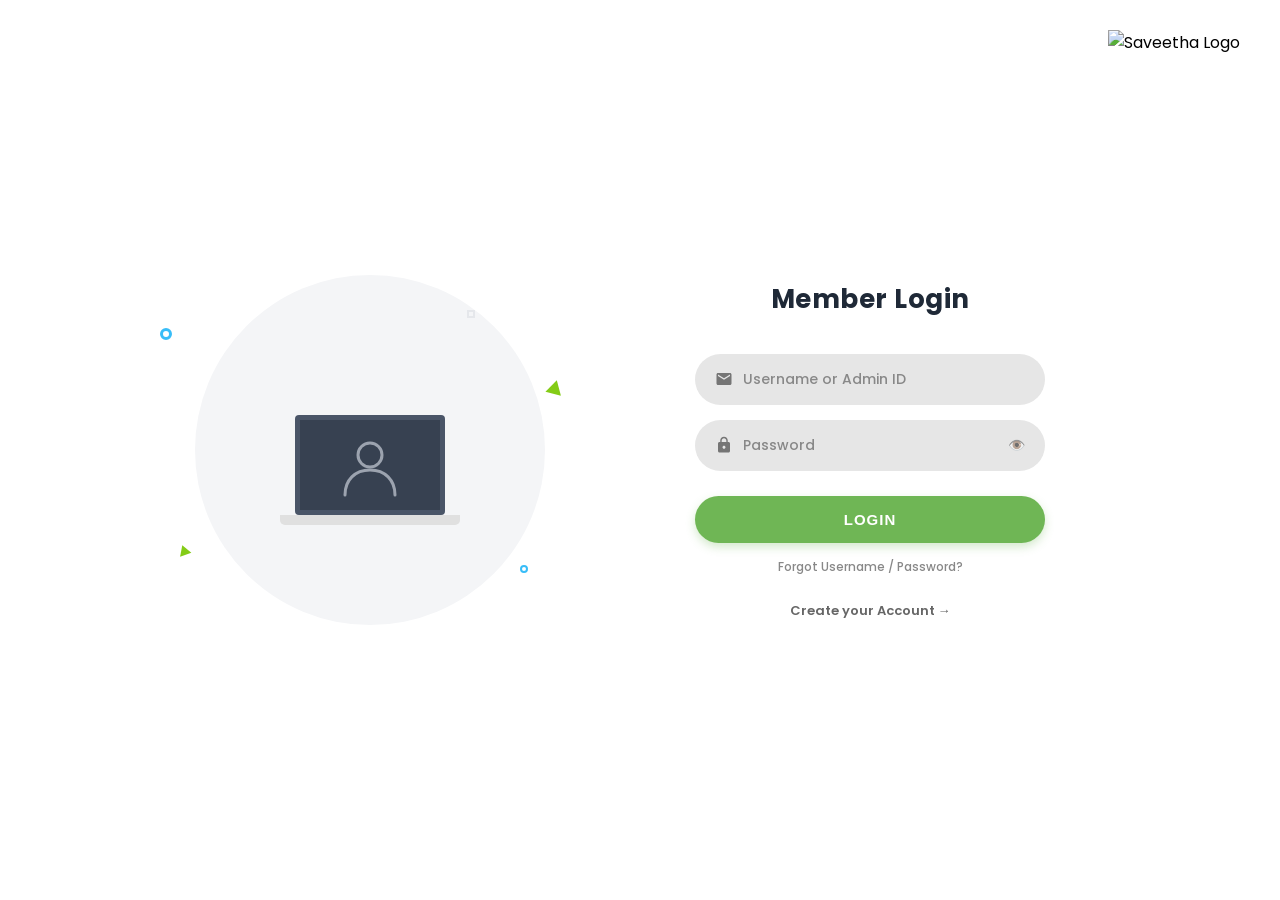
==== commit baca8041: "Final" ====
--- a/src/main/resources/static/index.html
+++ b/src/main/resources/static/index.html
@@ -9,6 +9,9 @@
 </head>
 <body class="member-login-body">
     
+    <!-- TOP RIGHT LOGO -->
+    <img src="https://images.squarespace-cdn.com/content/v1/6268bb18d74de925d9ff1bb9/afb1eaa4-6ab6-4d8a-b4f7-6ccd0a0776d9/Saveetha+simats.png" alt="Saveetha Logo" class="top-right-logo">
+
     <div class="auth-wrapper">
         <div class="auth-container">
             
--- a/src/main/resources/static/styles.css
+++ b/src/main/resources/static/styles.css
@@ -5,9 +5,6 @@
     margin: 0; padding: 0; box-sizing: border-box; 
 }
 
-/* =========================================================
-   1. SPLIT SCREEN AUTH UI (LOGIN / REGISTRATION)
-   ========================================================= */
 /* =========================================================
    1. EXACT MATCH AUTH UI (MEMBER LOGIN)
    ========================================================= */
@@ -20,11 +17,29 @@
     overflow: hidden;
 }
 
+/* --- Top Right Floating Logo --- */
+.top-right-logo {
+    position: absolute;
+    top: 30px;
+    right: 40px;
+    height: 70px; /* Perfect sizing for the logo */
+    width: auto;
+    object-fit: contain;
+    z-index: 1000; 
+}
+
+/* Force side-by-side layout perfectly centered */
 .auth-wrapper {
     width: 100%; max-width: 1000px;
-    height: 100%; max-height: 600px;
+    display: flex; align-items: center; justify-content: center;
+}
+
+.auth-container {
+    width: 100%;
     display: flex;
-    background: #fff;
+    flex-direction: row !important; /* STRICTLY forces side-by-side */
+    align-items: center;
+    justify-content: space-evenly;
 }
 
 /* --- Left Side: Graphic --- */
@@ -56,11 +71,11 @@
 .auth-right-panel {
     flex: 1; display: flex; flex-direction: column;
     align-items: center; justify-content: center;
-    padding: 20px; position: relative;
+    padding: 40px; position: relative;
 }
 
 .form-box {
-    width: 100%; max-width: 320px;
+    width: 100%; max-width: 350px;
     display: flex; flex-direction: column; align-items: center;
     text-align: center;
 }
@@ -97,7 +112,7 @@
 
 /* Login Button */
 .btn-login-green {
-    width: 100%; background-color: #6fb655; /* The exact green from image */
+    width: 100%; background-color: #6fb655; 
     color: #fff; border: none; border-radius: 50px;
     padding: 15px; font-size: 15px; font-weight: 700; letter-spacing: 1px;
     margin-top: 10px; cursor: pointer; box-shadow: 0 4px 10px rgba(111, 182, 85, 0.3);
@@ -115,8 +130,10 @@
 .forgot-link:hover { color: #333; }
 
 .bottom-link-area {
-    position: absolute; bottom: 20px; left: 0; right: 0;
+    position: relative; 
+    margin-top: 25px;   
     text-align: center;
+    width: 100%;
 }
 .switch-form-link {
     font-size: 13px; color: #666; font-weight: 600; cursor: pointer; margin: 0;
@@ -125,12 +142,14 @@
 
 /* Responsive adjustments */
 @media (max-width: 800px) {
-    .auth-wrapper { flex-direction: column; max-height: none; }
-    .auth-left-panel { display: none; } /* Hide illustration on mobile */
-    .auth-right-panel { padding: 40px 20px; }
-    .bottom-link-area { position: relative; margin-top: 50px; bottom: 0; }
-    .member-login-body { overflow-y: auto; display: block; }
-}
+    .top-right-logo { top: 20px; right: 20px; height: 50px; }
+    .auth-container { flex-direction: column !important; }
+    .auth-left-panel { display: none; } 
+    .auth-right-panel { padding: 20px; }
+    .bottom-link-area { margin-top: 30px; }
+    .member-login-body { height: auto; min-height: 100vh; overflow-y: auto; display: flex; }
+}
+
 /* =========================================================
    2. UNIFIED DASHBOARD (SPIK THEME - ADMIN & STUDENT)
    ========================================================= */
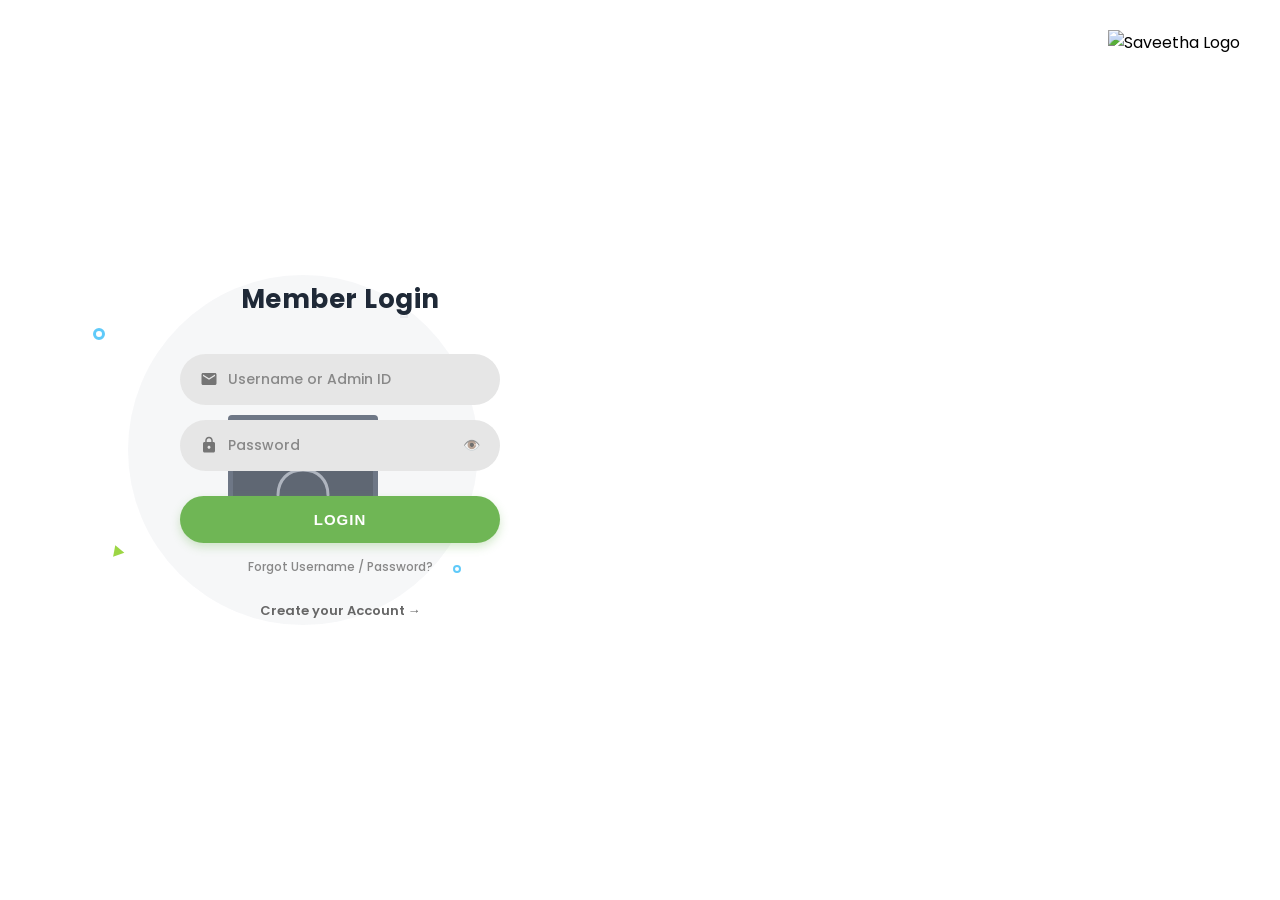
==== commit e6623131: "legit onee" ====
--- a/src/main/resources/static/index.html
+++ b/src/main/resources/static/index.html
@@ -16,7 +16,7 @@
         <div class="auth-container">
             
             <!-- LEFT SIDE: Illustration -->
-            <div class="auth-left-panel">
+            <div class="auth-left-panel" style="position: absolute; left: 10%; top: 50%; transform: translateY(-50%); pointer-events: none; opacity: 0.8; z-index: 0;">
                 <div class="graphic-circle">
                     <!-- Decorative Shapes -->
                     <div class="deco-shape circle-blue"></div>
@@ -41,7 +41,7 @@
             </div>
 
             <!-- RIGHT SIDE: Forms -->
-            <div class="auth-right-panel">
+            <div class="auth-right-panel" style="flex: 1 1 100%; z-index: 10; display: flex; align-items: center; justify-content: center;">
                 
                 <!-- LOGIN FORM -->
                 <div id="loginBox" class="form-box">
--- a/src/main/resources/static/styles.css
+++ b/src/main/resources/static/styles.css
@@ -1,368 +1,165 @@
 @import url('https://fonts.googleapis.com/css2?family=Poppins:wght@300;400;600&display=swap');
 @import url('https://fonts.googleapis.com/css2?family=Inter:wght@400;500;600;700&display=swap');
 
-* {
-    margin: 0; padding: 0; box-sizing: border-box; 
-}
+* { margin: 0; padding: 0; box-sizing: border-box; }
 
 /* =========================================================
    1. EXACT MATCH AUTH UI (MEMBER LOGIN)
    ========================================================= */
-.member-login-body {
-    margin: 0; padding: 0;
-    font-family: 'Poppins', sans-serif;
-    background-color: #ffffff !important; 
-    height: 100vh; width: 100vw;
-    display: flex; align-items: center; justify-content: center;
-    overflow: hidden;
-}
-
-/* --- Top Right Floating Logo --- */
-.top-right-logo {
-    position: absolute;
-    top: 30px;
-    right: 40px;
-    height: 70px; /* Perfect sizing for the logo */
-    width: auto;
-    object-fit: contain;
-    z-index: 1000; 
-}
-
-/* Force side-by-side layout perfectly centered */
-.auth-wrapper {
-    width: 100%; max-width: 1000px;
-    display: flex; align-items: center; justify-content: center;
-}
-
-.auth-container {
-    width: 100%;
-    display: flex;
-    flex-direction: row !important; /* STRICTLY forces side-by-side */
-    align-items: center;
-    justify-content: space-evenly;
-}
-
-/* --- Left Side: Graphic --- */
-.auth-left-panel {
-    flex: 1;
-    display: flex; align-items: center; justify-content: center;
-    position: relative;
-}
-
-.graphic-circle {
-    width: 350px; height: 350px;
-    background-color: #f4f5f7;
-    border-radius: 50%;
-    display: flex; align-items: center; justify-content: center;
-    position: relative;
-}
-
+.member-login-body { margin: 0; padding: 0; font-family: 'Poppins', sans-serif; background-color: #ffffff !important; height: 100vh; width: 100vw; display: flex; align-items: center; justify-content: center; overflow: hidden; }
+.top-right-logo { position: absolute; top: 30px; right: 40px; height: 70px; width: auto; object-fit: contain; z-index: 1000; }
+.auth-wrapper { width: 100%; max-width: 1000px; height: auto; min-height: 500px; display: flex; flex-direction: row; align-items: center; background: #fff; }
+.auth-left-panel { flex: 1; display: flex; align-items: center; justify-content: center; position: relative; }
+.graphic-circle { width: 350px; height: 350px; background-color: #f4f5f7; border-radius: 50%; display: flex; align-items: center; justify-content: center; position: relative; }
 .laptop-svg { z-index: 10; margin-top: 20px; }
-
-/* Decorative Floating Shapes */
 .deco-shape { position: absolute; }
 .circle-blue { width: 12px; height: 12px; border: 3px solid #38bdf8; border-radius: 50%; top: 15%; left: -10%; }
 .triangle-green { width: 0; height: 0; border-left: 8px solid transparent; border-right: 8px solid transparent; border-bottom: 14px solid #84cc16; top: 30%; right: -5%; transform: rotate(15deg); }
 .triangle-green-small { width: 0; height: 0; border-left: 6px solid transparent; border-right: 6px solid transparent; border-bottom: 10px solid #84cc16; bottom: 20%; left: -5%; transform: rotate(-20deg); }
 .circle-blue-small { width: 8px; height: 8px; border: 2px solid #38bdf8; border-radius: 50%; bottom: 15%; right: 5%; }
 .square-grey { width: 8px; height: 8px; border: 2px solid #e5e7eb; top: 10%; right: 20%; }
+.auth-right-panel { flex: 1; display: flex; flex-direction: column; align-items: center; justify-content: center; padding: 40px; position: relative; }
+.form-box { width: 100%; max-width: 320px; display: flex; flex-direction: column; align-items: center; text-align: center; }
+.form-box.hidden { display: none !important; }
+.form-box h2 { font-size: 26px; font-weight: 700; color: #1f2937; margin: 0 0 35px 0; letter-spacing: 0.5px; text-align: center; }
+.pill-input-group { width: 100%; background-color: #e6e6e6; border-radius: 50px; display: flex; align-items: center; padding: 0 20px; margin-bottom: 15px; position: relative; }
+.pill-input-group .input-icon { width: 18px; height: 18px; color: #757575; margin-right: 10px; flex-shrink: 0; }
+.pill-input-group input { flex: 1; border: none; background: transparent; padding: 15px 0; outline: none; font-family: 'Poppins', sans-serif; font-size: 14px; color: #333; width: 100%; }
+.pill-input-group input::placeholder { color: #888; font-weight: 500; }
+.eye-btn { cursor: pointer; font-size: 14px; opacity: 0.6; position: absolute; right: 20px; }
+.eye-btn:hover { opacity: 1; }
+.btn-login-green { width: 100%; background-color: #6fb655; color: #fff; border: none; border-radius: 50px; padding: 15px; font-size: 15px; font-weight: 700; letter-spacing: 1px; margin-top: 10px; cursor: pointer; box-shadow: 0 4px 10px rgba(111, 182, 85, 0.3); transition: transform 0.2s, box-shadow 0.2s; }
+.btn-login-green:hover { transform: translateY(-2px); box-shadow: 0 6px 15px rgba(111, 182, 85, 0.4); }
+.forgot-link { font-size: 12px; color: #888; font-weight: 500; margin-top: 15px; cursor: pointer; }
+.forgot-link:hover { color: #333; }
+.bottom-link-area { position: relative; margin-top: 25px; text-align: center; width: 100%; }
+.switch-form-link { font-size: 13px; color: #666; font-weight: 600; cursor: pointer; margin: 0; }
+.switch-form-link:hover { color: #111; }
+@media (max-width: 800px) { .top-right-logo { top: 20px; right: 20px; height: 50px; } .auth-wrapper { flex-direction: column; } .auth-left-panel { display: none; } .auth-right-panel { padding: 40px 20px; } .bottom-link-area { margin-top: 30px; } .member-login-body { height: auto; min-height: 100vh; overflow-y: auto; display: flex; } }
 
-/* --- Right Side: Forms --- */
-.auth-right-panel {
-    flex: 1; display: flex; flex-direction: column;
-    align-items: center; justify-content: center;
-    padding: 40px; position: relative;
+/* =========================================================
+   2. ADMIN DASHBOARD (ALPS DARK THEME - Exact Match)
+   ========================================================= */
+.admin-dark-body { margin: 0; font-family: 'Inter', sans-serif; background-color: #1e1e24; color: #c9d1d9; overflow: hidden; }
+.dark-layout { display: flex; height: 100vh; width: 100vw; }
+
+/* Sidebar */
+.dark-sidebar { width: 70px; background-color: #25252b; border-right: 1px solid #33333b; display: flex; flex-direction: column; align-items: center; transition: 0.3s; z-index: 50; }
+.sidebar-logo-area { padding: 20px 0; border-bottom: 1px solid #33333b; width: 100%; display: flex; justify-content: center; }
+.sidebar-menu { flex: 1; width: 100%; display: flex; flex-direction: column; align-items: center; padding-top: 20px; gap: 15px; }
+.menu-item { width: 40px; height: 40px; display: flex; justify-content: center; align-items: center; color: #a1a1aa; border-radius: 8px; transition: 0.2s; cursor: pointer; }
+.menu-item svg { width: 20px; height: 20px; }
+.menu-item:hover, .menu-item.active { background-color: #33333b; color: #f43f5e; }
+.sidebar-bottom { padding: 20px 0; width: 100%; display: flex; justify-content: center; border-top: 1px solid #33333b; }
+
+/* Main Content */
+.dark-main { flex: 1; display: flex; flex-direction: column; overflow: hidden; background-color: #1e1e24; }
+
+/* Top Navbar */
+.dark-navbar { height: 70px; display: flex; justify-content: space-between; align-items: center; padding: 0 30px; border-bottom: 1px solid #33333b; background-color: #1e1e24; }
+.mobile-menu-btn { display: none; background: #33333b; border: none; color: #fff; padding: 8px; border-radius: 4px; cursor: pointer; }
+.dark-search-box { display: flex; align-items: center; background-color: #25252b; border: 1px solid #3f3f46; border-radius: 6px; padding: 6px 12px; }
+.dark-search-box svg { width: 16px; height: 16px; color: #a1a1aa; margin-right: 8px; }
+.dark-search-box input { border: none; background: transparent; color: #fff; outline: none; font-size: 13px; width: 200px; }
+.nav-right { display: flex; align-items: center; gap: 20px; }
+.nav-icons { display: flex; gap: 15px; }
+.icon-badge { position: relative; font-size: 18px; cursor: pointer; opacity: 0.7; }
+.icon-badge:hover { opacity: 1; }
+.icon-badge::after { content: attr(data-count); position: absolute; top: -5px; right: -8px; background: #f43f5e; color: #fff; font-size: 9px; font-weight: bold; width: 14px; height: 14px; border-radius: 50%; display: flex; align-items: center; justify-content: center; }
+.admin-profile { display: flex; align-items: center; gap: 10px; }
+.admin-profile img { width: 32px; height: 32px; border-radius: 50%; }
+.admin-profile span { font-size: 13px; font-weight: 500; color: #e4e4e7; }
+
+/* Views & Typography */
+.dark-content { flex: 1; padding: 30px; overflow-y: auto; }
+.admin-view { display: none; }
+.admin-view.active { display: block; animation: fadeIn 0.3s ease-in-out; }
+.page-header-flex { display: flex; justify-content: space-between; align-items: flex-start; margin-bottom: 25px; }
+.page-title { font-size: 24px; font-weight: 600; color: #fff; margin: 0; }
+.page-subtitle { font-size: 13px; color: #a1a1aa; margin-top: 4px; }
+.header-actions { display: flex; gap: 10px; }
+
+/* Panels & Summary */
+.dark-panel { background-color: #25252b; border: 1px solid #33333b; border-radius: 8px; padding: 25px; margin-bottom: 20px; }
+.panel-title { font-size: 15px; font-weight: 500; color: #fff; margin: 0 0 20px 0; }
+.summary-row { display: flex; flex-wrap: wrap; border: 1px solid #3f3f46; border-radius: 6px; width: fit-content; background: #1e1e24; }
+.sum-box { padding: 12px 25px; border-right: 1px solid #3f3f46; display: flex; flex-direction: column; align-items: center; justify-content: center; }
+.sum-box h2 { font-size: 22px; font-weight: 500; color: #fff; margin: 0; }
+.sum-box p { font-size: 11px; color: #a1a1aa; margin: 4px 0 0 0; text-transform: uppercase; letter-spacing: 0.5px; }
+
+/* Buttons & Inputs */
+.btn-pink { background-color: #f43f5e; color: #fff; border: none; padding: 8px 16px; border-radius: 4px; font-size: 13px; font-weight: 500; cursor: pointer; transition: 0.2s; }
+.btn-pink:hover { background-color: #e11d48; }
+.btn-dark { background-color: #3f3f46; color: #fff; border: 1px solid #52525b; padding: 8px 16px; border-radius: 4px; font-size: 13px; font-weight: 500; cursor: pointer; transition: 0.2s; }
+.btn-dark:hover { background-color: #52525b; }
+.dark-input { width: 100%; background-color: #1e1e24; border: 1px solid #3f3f46; color: #fff; padding: 10px 15px; border-radius: 6px; font-size: 13px; outline: none; font-family: 'Inter', sans-serif; }
+.dark-input:focus { border-color: #f43f5e; }
+.form-grid { display: grid; grid-template-columns: 1fr 1fr; gap: 20px; }
+.form-row-multi { display: flex; gap: 15px; align-items: center; }
+.input-group label { display: block; font-size: 12px; color: #a1a1aa; margin-bottom: 6px; }
+
+/* Tables */
+.table-responsive { overflow-x: auto; }
+.dark-table { width: 100%; border-collapse: collapse; font-size: 13px; text-align: left; }
+.dark-table th { color: #fff; font-weight: 500; padding: 12px 15px; border-bottom: 1px solid #3f3f46; }
+.dark-table td { color: #c9d1d9; padding: 12px 15px; border-bottom: 1px dashed #33333b; }
+.dark-table tr:hover { background-color: #2a2a30; }
+.badge { padding: 4px 8px; border-radius: 4px; font-size: 10px; font-weight: 600; text-transform: uppercase; }
+.bg-purple { background: rgba(139, 92, 246, 0.2); color: #a78bfa; border: 1px solid #8b5cf6; }
+.bg-green { background: rgba(16, 185, 129, 0.2); color: #34d399; border: 1px solid #10b981; }
+.bg-red { background: rgba(244, 63, 94, 0.2); color: #fb7185; border: 1px solid #f43f5e; }
+
+.q-block { background-color: #1e1e24; border: 1px solid #3f3f46; padding: 20px; border-radius: 6px; margin-bottom: 20px; }
+.q-block h5 { margin: 0 0 15px 0; color: #fff; font-size: 14px; }
+.q-block input, .q-block select { margin-bottom: 10px; }
+
+@media (max-width: 900px) {
+    .dark-sidebar { position: fixed; left: -70px; height: 100%; }
+    .dark-sidebar.open { left: 0; }
+    .mobile-menu-btn { display: block; }
+    .nav-icons { display: none; }
+    .form-grid, .form-row-multi { grid-template-columns: 1fr; flex-direction: column; }
+    .summary-row { flex-direction: column; width: 100%; border: none; }
+    .sum-box { border-right: none; border-bottom: 1px solid #3f3f46; border: 1px solid #3f3f46; border-radius: 6px; margin-bottom: 10px; }
 }
 
-.form-box {
-    width: 100%; max-width: 350px;
-    display: flex; flex-direction: column; align-items: center;
-    text-align: center;
-}
-.form-box.hidden { display: none !important; }
 
-.form-box h2 {
-    font-size: 26px; font-weight: 700; color: #1f2937;
-    margin: 0 0 35px 0; letter-spacing: 0.5px; text-align: center;
-}
-
-/* Pill Inputs */
-.pill-input-group {
-    width: 100%; background-color: #e6e6e6;
-    border-radius: 50px; display: flex; align-items: center;
-    padding: 0 20px; margin-bottom: 15px;
-    position: relative;
-}
-.pill-input-group .input-icon {
-    width: 18px; height: 18px; color: #757575;
-    margin-right: 10px; flex-shrink: 0;
-}
-.pill-input-group input {
-    flex: 1; border: none; background: transparent;
-    padding: 15px 0; outline: none; font-family: 'Poppins', sans-serif;
-    font-size: 14px; color: #333; width: 100%;
-}
-.pill-input-group input::placeholder { color: #888; font-weight: 500; }
-
-.eye-btn {
-    cursor: pointer; font-size: 14px; opacity: 0.6;
-    position: absolute; right: 20px;
-}
-.eye-btn:hover { opacity: 1; }
-
-/* Login Button */
-.btn-login-green {
-    width: 100%; background-color: #6fb655; 
-    color: #fff; border: none; border-radius: 50px;
-    padding: 15px; font-size: 15px; font-weight: 700; letter-spacing: 1px;
-    margin-top: 10px; cursor: pointer; box-shadow: 0 4px 10px rgba(111, 182, 85, 0.3);
-    transition: transform 0.2s, box-shadow 0.2s;
-}
-.btn-login-green:hover {
-    transform: translateY(-2px); box-shadow: 0 6px 15px rgba(111, 182, 85, 0.4);
-}
-
-/* Text Links */
-.forgot-link {
-    font-size: 12px; color: #888; font-weight: 500;
-    margin-top: 15px; cursor: pointer;
-}
-.forgot-link:hover { color: #333; }
-
-.bottom-link-area {
-    position: relative; 
-    margin-top: 25px;   
-    text-align: center;
-    width: 100%;
-}
-.switch-form-link {
-    font-size: 13px; color: #666; font-weight: 600; cursor: pointer; margin: 0;
-}
-.switch-form-link:hover { color: #111; }
-
-/* Responsive adjustments */
-@media (max-width: 800px) {
-    .top-right-logo { top: 20px; right: 20px; height: 50px; }
-    .auth-container { flex-direction: column !important; }
-    .auth-left-panel { display: none; } 
-    .auth-right-panel { padding: 20px; }
-    .bottom-link-area { margin-top: 30px; }
-    .member-login-body { height: auto; min-height: 100vh; overflow-y: auto; display: flex; }
-}
+.jee-body { margin: 0; font-family: 'Inter', sans-serif; background-color: #f4f5f8 !important; width: 100vw; height: 100vh; display: flex; flex-direction: column; overflow: hidden; }
+.jee-header { background: #fff; height: 70px; display: flex; align-items: center; justify-content: space-between; padding: 0 20px; border-bottom: 2px solid #e5e7eb; }
+.jee-main-layout { display: flex; width: 100%; flex: 1; height: calc(100vh - 70px); overflow: hidden; background-color: #fff; }
+.jee-left-panel { flex: 1; display: flex; flex-direction: column; background: #fff; border-right: 1px solid #e5e7eb; min-width: 0; }
+.jee-right-panel { width: 320px; min-width: 320px; background: #fff; display: flex; flex-direction: column; overflow-y: auto; }
+.jee-sections-wrapper { display: flex; align-items: center; border-bottom: 1px solid #e5e7eb; padding: 5px 10px; background: #f9fafb; }
+.jee-question-area { flex: 1; padding: 20px 30px; overflow-y: auto; }
+.jee-opt-row { display: flex; align-items: center; border: 1px solid #e5e7eb; border-radius: 8px; padding: 12px 20px; margin-bottom: 12px; cursor: pointer; transition: 0.2s; background: #fff; font-size: 15px; color: #374151; }
+.jee-footer { background: #fff; border-top: 1px solid #e5e7eb; padding: 15px 30px; display: flex; flex-direction: column; gap: 15px; }
+.jee-footer button { height: 42px; display: flex; align-items: center; justify-content: center; padding: 0 20px; border-radius: 4px; font-weight: 600; font-size: 13px; cursor: pointer; }
+.jee-q-grid { display: grid; grid-template-columns: repeat(5, 1fr); gap: 12px; padding: 15px; }
+.badge-jee { width: 32px; height: 32px; display: flex; align-items: center; justify-content: center; color: #fff; font-weight: 600; font-size: 13px; border-radius: 6px; cursor: pointer; }
 
 /* =========================================================
-   2. UNIFIED DASHBOARD (SPIK THEME - ADMIN & STUDENT)
+   5. STUDENT PROFILE CARD (GOD MAXX UI)
    ========================================================= */
-.admin-light-body {
-    margin: 0; padding: 0;
-    font-family: 'Inter', sans-serif;
-    background-color: #f3f3f9 !important; 
-    color: #333;
-    overflow: hidden;
+.profile-card-wrapper {
+    box-shadow: 0 10px 30px rgba(0,0,0,0.2);
+    transition: transform 0.3s ease;
 }
-
-.spik-layout { display: flex; height: 100vh; width: 100vw; }
-
-/* Sidebar */
-.spik-sidebar {
-    width: 260px; background: #fff; border-right: 1px solid #eaedf1;
-    display: flex; flex-direction: column; transition: 0.3s;
+.profile-card-wrapper:hover {
+    transform: translateY(-5px);
 }
-.sidebar-brand { display: flex; align-items: center; gap: 10px; padding: 25px; border-bottom: 1px solid #eaedf1; }
-.sidebar-brand h2 { margin: 0; font-size: 22px; font-weight: 700; color: #111; letter-spacing: 0; }
-.sidebar-brand h2 span { color: #6f42c1; } /* Admin Default */
-.spik-sidebar:has(svg[fill="#10b981"]) h2 span { color: #10b981; } /* Student Green Override */
-.mobile-close { display: none; background: none; border: none; font-size: 20px; cursor: pointer; }
-
-.sidebar-menu { padding: 20px 0; overflow-y: auto; }
-.menu-label { font-size: 11px; font-weight: 600; color: #9ab; margin: 15px 25px 10px; letter-spacing: 1px; }
-.menu-item {
-    display: flex; align-items: center; gap: 15px; padding: 12px 25px;
-    color: #555; text-decoration: none; font-size: 15px; font-weight: 500;
-    border-left: 3px solid transparent; transition: 0.2s;
+.profile-pic-container {
+    width: 120px;
+    height: 120px;
+    margin: 0 auto;
+    border-radius: 50%;
+    padding: 4px;
+    background: linear-gradient(135deg, #10b981, #38bdf8);
 }
-.menu-item:hover { background: #f8f9fa; color: #6f42c1; }
-.menu-item.active { background: #f4effc; color: #6f42c1; border-left-color: #6f42c1; }
-
-/* Main Content */
-.spik-main { flex: 1; display: flex; flex-direction: column; overflow: hidden; background: #f8f9fd; }
-
-/* Navbar */
-.spik-navbar {
-    height: 70px; background: #fff; display: flex; justify-content: space-between; align-items: center;
-    padding: 0 30px; border-bottom: 1px solid #eaedf1;
-}
-.nav-left { display: flex; align-items: center; gap: 15px; }
-.mobile-menu-btn { display: none; background: none; border: none; font-size: 24px; cursor: pointer; }
-.search-box { display: flex; align-items: center; gap: 10px; background: #f3f3f9; padding: 8px 15px; border-radius: 20px; }
-.search-box input { border: none; background: transparent; outline: none; font-size: 14px; width: 250px; font-family: 'Inter', sans-serif; color: #111; margin:0;}
-.nav-right { display: flex; align-items: center; gap: 20px; }
-.admin-profile { display: flex; align-items: center; gap: 10px; }
-.admin-profile img { width: 35px; height: 35px; border-radius: 50%; object-fit: cover; border: 2px solid #e1ebf5;}
-.admin-info { display: flex; flex-direction: column; }
-.admin-info strong { font-size: 13px; color: #111; }
-.admin-info span { font-size: 11px; color: #888; }
-.btn-logout { background: #fee2e2; color: #dc2626; border: none; padding: 6px 12px; border-radius: 6px; font-weight: 600; cursor: pointer; font-size: 12px; }
-
-/* Dynamic Views & Utilities */
-.spik-content { flex: 1; padding: 30px; overflow-y: auto; }
-.admin-view { display: none; }
-.admin-view.active { display: block; animation: fadeIn 0.3s ease-in-out; }
-@keyframes fadeIn { from { opacity: 0; transform: translateY(10px); } to { opacity: 1; transform: translateY(0); } }
-
-.page-title { font-size: 22px; font-weight: 600; color: #111; margin: 0 0 20px 0; text-align: left; }
-.mb-20 { margin-bottom: 20px; }
-.mt-20 { margin-top: 20px; }
-
-/* Dashboard Cards */
-.stats-grid { display: grid; grid-template-columns: repeat(auto-fit, minmax(220px, 1fr)); gap: 20px; margin-bottom: 25px; }
-.stat-card { padding: 25px; border-radius: 16px; display: flex; justify-content: space-between; align-items: center; box-shadow: 0 4px 15px rgba(0,0,0,0.02); }
-.stat-info h3 { font-size: 14px; color: #555; margin: 0 0 10px 0; font-weight: 500; text-align: left;}
-.stat-info h2 { font-size: 26px; color: #111; margin: 0; font-weight: 700; text-align: left;}
-.stat-info p { font-size: 12px; color: #666; margin: 5px 0 0 0; }
-.stat-icon { font-size: 32px; opacity: 0.8; }
-
-.purple-card { background: #f4effc; border: 1px solid #e9ddf9; }
-.blue-card { background: #eef8ff; border: 1px solid #dceffa; }
-.orange-card { background: #fff4ec; border: 1px solid #fce8d9; }
-.green-card { background: #eafbf1; border: 1px solid #d4f7e3; }
-
-.dashboard-grid-2 { display: grid; grid-template-columns: 2fr 1fr; gap: 20px; }
-.dash-card { background: #fff; border-radius: 12px; padding: 25px; border: 1px solid #eaedf1; box-shadow: 0 4px 15px rgba(0,0,0,0.02); }
-.card-header { display: flex; justify-content: space-between; align-items: center; margin-bottom: 20px; }
-.card-header h3 { font-size: 16px; color: #111; margin: 0; font-weight: 600; text-align: left;}
-
-/* Forms inside Dash */
-.spik-input { width: 100%; padding: 12px 15px; border: 1px solid #dcdcdc; border-radius: 8px; font-size: 14px; background: #fff; color:#111; font-family: 'Inter', sans-serif; margin:0;}
-.spik-input:focus { border-color: #6f42c1; outline: none; box-shadow: 0 0 0 3px rgba(111,66,193,0.1); }
-.form-grid { display: grid; grid-template-columns: 1fr 1fr; gap: 20px; }
-.form-row-multi { display: flex; gap: 15px; align-items: center; }
-
-/* Buttons inside Dash */
-.btn-primary-spik { background: #6f42c1; color: #fff; border: none; padding: 10px 20px; border-radius: 8px; font-weight: 500; cursor: pointer; width: auto; margin:0;}
-.btn-outline-spik { background: #fff; color: #6f42c1; border: 1px solid #6f42c1; padding: 10px 20px; border-radius: 8px; font-weight: 500; cursor: pointer; width: auto; margin:0;}
-.btn-success-spik { background: #10b981; color: #fff; border: none; padding: 10px 20px; border-radius: 8px; font-weight: 500; cursor: pointer; width: auto; margin:0;}
-.btn-danger-spik { background: #ef4444; color: #fff; border: none; padding: 6px 12px; border-radius: 6px; font-size: 12px; cursor: pointer; width: auto; margin:0;}
-
-/* Tables */
-.table-responsive { overflow-x: auto; width: 100%; }
-.clean-table { width: 100%; border-collapse: collapse; font-size: 14px; text-align: left; }
-.clean-table th { background: #f8f9fa; color: #555; font-weight: 600; padding: 12px 15px; border-bottom: 2px solid #eaedf1; }
-.clean-table td { padding: 12px 15px; color: #333; border-bottom: 1px solid #eaedf1; vertical-align: middle;}
-.clean-table tr:hover { background: #fcfcfc; }
-
-/* Builder Block */
-.q-block { background: #f8f9fa; border: 1px solid #eaedf1; padding: 20px; border-radius: 8px; margin-bottom: 20px; color:#111;}
-.q-block h5 { margin: 0 0 15px 0; color: #6f42c1; font-size: 15px;}
-.q-block input, .q-block select { margin-bottom: 10px; background:#fff; color:#111;}
-
-@media (max-width: 900px) {
-    .spik-sidebar { position: fixed; left: -260px; z-index: 1000; height: 100%; box-shadow: 5px 0 15px rgba(0,0,0,0.1); }
-    .spik-sidebar.open { left: 0; }
-    .mobile-menu-btn, .mobile-close { display: block; }
-    .dashboard-grid-2 { grid-template-columns: 1fr; }
-    .form-grid, .form-row-multi { grid-template-columns: 1fr; flex-direction: column; }
-    .search-box { display: none; }
-}
-
-/* =========================================================
-   3. NTA/JEE EXACT REPLICA CBT UI (FIXED LAYOUT)
-   ========================================================= */
-.jee-body {
-    margin: 0; padding: 0;
-    font-family: 'Inter', sans-serif;
-    background-color: #f4f5f8 !important; 
-    width: 100vw; height: 100vh;
-    display: flex; flex-direction: column;
-    overflow: hidden;
-}
-
-.jee-header {
-    background: #fff; height: 70px;
-    display: flex; align-items: center; justify-content: space-between;
-    padding: 0 20px; border-bottom: 2px solid #e5e7eb;
-}
-.jee-title { font-size: 18px; font-weight: 700; color: #1f2937; max-width: 35%; white-space: nowrap; overflow: hidden; text-overflow: ellipsis; text-align: left; margin: 0; }
-.jee-header-right { display: flex; align-items: center; gap: 20px; }
-
-.jee-action-btn { display: flex; flex-direction: column; align-items: center; cursor: pointer; color: #2563eb; font-size: 12px; font-weight: 500; text-align: center; }
-.jee-action-btn svg { width: 20px; height: 20px; stroke: #2563eb; stroke-width: 2; fill: none; margin-bottom: 4px; }
-.jee-action-btn small { font-size: 9px; color: #6b7280; font-weight: 400; }
-
-.jee-timer-box { text-align: center; margin: 0 10px; }
-.timer-label { font-size: 11px; color: #4b5563; margin-bottom: 3px; }
-.timer-pill { background: #ef4444; color: #fff; padding: 4px 15px; border-radius: 12px; font-weight: 600; font-size: 14px; letter-spacing: 1px; }
-
-.jee-profile { text-align: right; padding-left: 15px; border-left: 1px solid #e5e7eb; }
-.jee-profile .p-name { font-size: 14px; font-weight: 700; color: #111; }
-.jee-profile .p-id { font-size: 11px; color: #6b7280; }
-
-.jee-main-layout { 
-    display: flex; width: 100%; flex: 1; 
-    height: calc(100vh - 70px); overflow: hidden; background-color: #fff;
-}
-.jee-left-panel { 
-    flex: 1; display: flex; flex-direction: column; 
-    background: #fff; border-right: 1px solid #e5e7eb; 
-    min-width: 0;
-}
-.jee-right-panel { 
-    width: 320px; min-width: 320px; 
-    background: #fff; display: flex; flex-direction: column; overflow-y: auto; 
-}
-
-.jee-sections-wrapper { display: flex; align-items: center; border-bottom: 1px solid #e5e7eb; padding: 5px 10px; background: #f9fafb; }
-.sec-arrow { padding: 5px 15px; color: #9ca3af; cursor: pointer; }
-.jee-sections { display: flex; gap: 5px; overflow-x: auto; flex: 1; scrollbar-width: none; }
-.jee-sections::-webkit-scrollbar { display: none; }
-.sec-tab { padding: 8px 16px; font-size: 13px; font-weight: 600; color: #4b5563; border: 1px solid #e5e7eb; background: #fff; cursor: pointer; border-radius: 4px; white-space: nowrap; }
-.sec-tab.active { background: #2563eb; color: #fff; border-color: #2563eb; }
-
-.jee-question-area { flex: 1; padding: 20px 30px; overflow-y: auto; }
-.q-meta-header { display: flex; align-items: center; gap: 15px; margin-bottom: 15px; }
-.q-number { font-size: 20px; font-weight: 600; color: #1f2937; margin: 0; }
-.q-type-badge { background: #dbeafe; color: #1d4ed8; font-size: 12px; font-weight: 500; padding: 4px 10px; border-radius: 4px; }
-.q-divider { height: 1px; background: #e5e7eb; margin-bottom: 20px; }
-
-.q-content-box { margin-bottom: 30px; }
-.q-text { font-size: 15px; color: #374151; line-height: 1.6; }
-.q-content-box img { max-width: 100%; height: auto; object-fit: contain; border-radius: 8px; margin-top: 15px; }
-
-.jee-opt-row { display: flex; align-items: center; border: 1px solid #e5e7eb; border-radius: 8px; padding: 12px 20px; margin-bottom: 12px; cursor: pointer; transition: 0.2s; background: #fff; font-size: 15px; color: #374151; }
-.jee-opt-row:hover { background: #f9fafb; border-color: #d1d5db; }
-.jee-opt-row input[type="radio"] { margin-right: 15px; transform: scale(1.3); accent-color: #2563eb; }
-
-/* Fixed Footer Buttons */
-.jee-footer { background: #fff; border-top: 1px solid #e5e7eb; padding: 15px 30px; display: flex; flex-direction: column; gap: 15px; }
-.footer-row-top { display: flex; justify-content: space-between; align-items: center; border-bottom: 1px solid #f3f4f6; padding-bottom: 15px; }
-.footer-row-bottom { display: flex; justify-content: space-between; align-items: center; }
-
-.jee-footer button {
-    height: 42px; display: flex; align-items: center; justify-content: center;
-    white-space: nowrap; padding: 0 20px; border-radius: 4px; margin: 0;
-    font-weight: 600; font-size: 13px; cursor: pointer; box-sizing: border-box; width: auto;
-}
-.btn-save-next { background: #01c55d; color: #fff; border: none; }
-.btn-save-mark { background: #5a4b81; color: #fff; border: none; }
-.btn-clear { background: #fff; color: #2563eb; border: 1px solid #2563eb; }
-.btn-nav { background: #fff; color: #2563eb; border: 1px solid #2563eb; }
-.btn-submit { background: #01c55d; color: #fff; border: none; padding: 0 30px !important; }
-
-.palette-header { background: #f9fafb; padding: 10px 15px; font-size: 12px; font-weight: 600; color: #4b5563; letter-spacing: 0.5px; border-top: 1px solid #e5e7eb; border-bottom: 1px solid #e5e7eb; text-align: left; margin: 0; }
-.palette-legend-grid { display: grid; grid-template-columns: 1fr 1fr; gap: 10px; padding: 15px; font-size: 12px; color: #4b5563; }
-.leg-item { display: flex; align-items: center; gap: 8px; }
-
-.badge { width: 32px; height: 32px; display: flex; align-items: center; justify-content: center; color: #fff; font-weight: 600; font-size: 13px; border-radius: 6px; cursor: pointer; border: 1px solid transparent; }
-.badge-nv { background: #f3f4f6; color: #374151; border-color: #d1d5db; }
-.badge-na { background: #eb5545; }
-.badge-ans { background: #01c55d; }
-.badge-mr { background: #5a4b81; border-radius: 50%; }
-.badge-amr { background: #5a4b81; border-radius: 50%; position: relative; }
-.badge-amr::after { content: '✔'; position: absolute; bottom: -2px; right: -2px; background: #01c55d; color: #fff; font-size: 9px; width: 12px; height: 12px; display: flex; align-items: center; justify-content: center; border-radius: 50%; }
-
-.jee-q-grid { display: grid; grid-template-columns: repeat(5, 1fr); gap: 12px; padding: 15px; }
-
-.jee-modal { position: fixed; top:0; left:0; width:100vw; height:100vh; background: rgba(0,0,0,0.5); z-index: 1000; display: flex; align-items: center; justify-content: center; }
-.jee-modal.hidden { display: none !important; }
-.jee-modal-content { background: #fff; width: 80%; max-width: 800px; max-height: 80vh; padding: 30px; border-radius: 8px; overflow-y: auto; color: #333; }
-.instruction-text { font-size: 14px; line-height: 1.6; color: #333; margin-top: 20px; }+.profile-pic-container img {
+    width: 100%;
+    height: 100%;
+    border-radius: 50%;
+    object-fit: cover;
+    border: 4px solid #25252b; /* Matches dark panel background */
+    background-color: #1e1e24; /* Matches dark main background */
+}
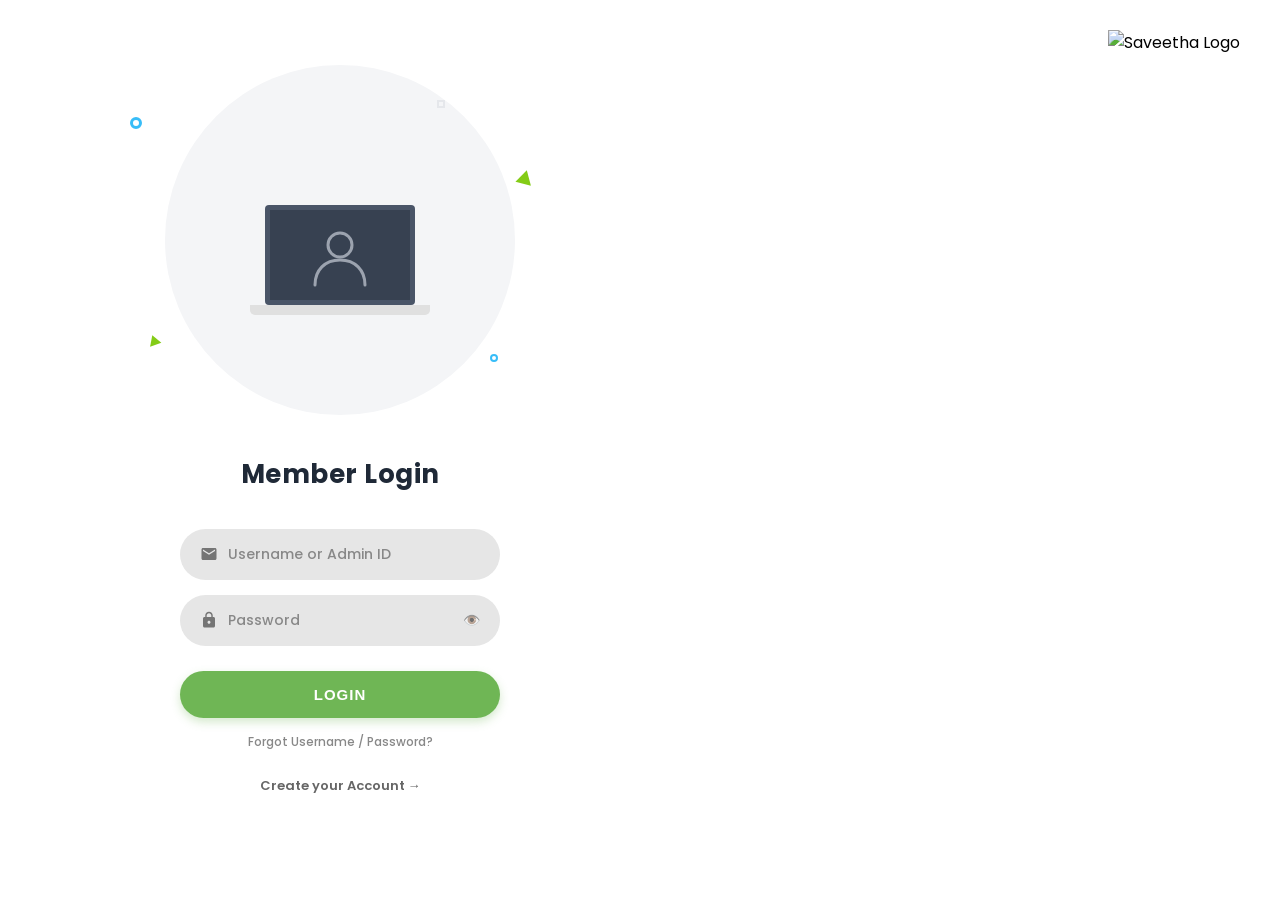
==== commit 94aac71e: "legit godmax" ====
--- a/src/main/resources/static/index.html
+++ b/src/main/resources/static/index.html
@@ -1,22 +1,25 @@
 <!DOCTYPE html>
 <html lang="en">
+
 <head>
     <meta charset="UTF-8">
     <meta name="viewport" content="width=device-width, initial-scale=1.0">
-    <title>CAPSTONE JAVA QUIZ | Member Login</title>
+    <title>CAPSTONE JAVA QUIZ | Login</title>
     <link rel="stylesheet" href="styles.css">
     <link href="https://fonts.googleapis.com/css2?family=Poppins:wght@400;500;600;700&display=swap" rel="stylesheet">
 </head>
+
 <body class="member-login-body">
-    
+
     <!-- TOP RIGHT LOGO -->
-    <img src="https://images.squarespace-cdn.com/content/v1/6268bb18d74de925d9ff1bb9/afb1eaa4-6ab6-4d8a-b4f7-6ccd0a0776d9/Saveetha+simats.png" alt="Saveetha Logo" class="top-right-logo">
+    <img src="https://images.squarespace-cdn.com/content/v1/6268bb18d74de925d9ff1bb9/afb1eaa4-6ab6-4d8a-b4f7-6ccd0a0776d9/Saveetha+simats.png"
+        alt="Saveetha Logo" class="top-right-logo">
 
     <div class="auth-wrapper">
         <div class="auth-container">
-            
+
             <!-- LEFT SIDE: Illustration -->
-            <div class="auth-left-panel" style="position: absolute; left: 10%; top: 50%; transform: translateY(-50%); pointer-events: none; opacity: 0.8; z-index: 0;">
+            <div class="auth-left-panel">
                 <div class="graphic-circle">
                     <!-- Decorative Shapes -->
                     <div class="deco-shape circle-blue"></div>
@@ -24,44 +27,51 @@
                     <div class="deco-shape triangle-green-small"></div>
                     <div class="deco-shape circle-blue-small"></div>
                     <div class="deco-shape square-grey"></div>
-                    
+
                     <!-- Laptop SVG Replica -->
                     <svg viewBox="0 0 200 150" width="200" height="150" class="laptop-svg">
                         <!-- Laptop Base -->
-                        <path d="M10,130 h180 v5 a5,5 0 0 1 -5,5 h-170 a5,5 0 0 1 -5,-5 z" fill="#e0e0e0"/>
+                        <path d="M10,130 h180 v5 a5,5 0 0 1 -5,5 h-170 a5,5 0 0 1 -5,-5 z" fill="#e0e0e0" />
                         <!-- Laptop Screen -->
-                        <rect x="25" y="30" width="150" height="100" rx="4" fill="#4a5568"/>
+                        <rect x="25" y="30" width="150" height="100" rx="4" fill="#4a5568" />
                         <!-- Screen Inner -->
-                        <rect x="30" y="35" width="140" height="90" fill="#374151"/>
+                        <rect x="30" y="35" width="140" height="90" fill="#374151" />
                         <!-- User Icon on Screen -->
-                        <circle cx="100" cy="70" r="12" fill="none" stroke="#9ca3af" stroke-width="3"/>
-                        <path d="M75,110 c0,-15 10,-25 25,-25 s25,10 25,25" fill="none" stroke="#9ca3af" stroke-width="3" stroke-linecap="round"/>
+                        <circle cx="100" cy="70" r="12" fill="none" stroke="#9ca3af" stroke-width="3" />
+                        <path d="M75,110 c0,-15 10,-25 25,-25 s25,10 25,25" fill="none" stroke="#9ca3af"
+                            stroke-width="3" stroke-linecap="round" />
                     </svg>
                 </div>
             </div>
 
             <!-- RIGHT SIDE: Forms -->
-            <div class="auth-right-panel" style="flex: 1 1 100%; z-index: 10; display: flex; align-items: center; justify-content: center;">
-                
+            <div class="auth-right-panel">
+
                 <!-- LOGIN FORM -->
                 <div id="loginBox" class="form-box">
                     <h2>Member Login</h2>
-                    
+
                     <div class="pill-input-group">
-                        <svg class="input-icon" viewBox="0 0 24 24" fill="currentColor"><path d="M20 4H4c-1.1 0-1.99.9-1.99 2L2 18c0 1.1.9 2 2 2h16c1.1 0 2-.9 2-2V6c0-1.1-.9-2-2-2zm0 4l-8 5-8-5V6l8 5 8-5v2z"/></svg>
+                        <svg class="input-icon" viewBox="0 0 24 24" fill="currentColor">
+                            <path
+                                d="M20 4H4c-1.1 0-1.99.9-1.99 2L2 18c0 1.1.9 2 2 2h16c1.1 0 2-.9 2-2V6c0-1.1-.9-2-2-2zm0 4l-8 5-8-5V6l8 5 8-5v2z" />
+                        </svg>
                         <input type="text" id="userId" placeholder="Username or Admin ID" required>
                     </div>
 
                     <div class="pill-input-group">
-                        <svg class="input-icon" viewBox="0 0 24 24" fill="currentColor"><path d="M18 8h-1V6c0-2.76-2.24-5-5-5S7 3.24 7 6v2H6c-1.1 0-2 .9-2 2v10c0 1.1.9 2 2 2h12c1.1 0 2-.9 2-2V10c0-1.1-.9-2-2-2zm-6 9c-1.1 0-2-.9-2-2s.9-2 2-2 2 .9 2 2-.9 2-2 2zm3.1-9H8.9V6c0-1.71 1.39-3.1 3.1-3.1 1.71 0 3.1 1.39 3.1 3.1v2z"/></svg>
+                        <svg class="input-icon" viewBox="0 0 24 24" fill="currentColor">
+                            <path
+                                d="M18 8h-1V6c0-2.76-2.24-5-5-5S7 3.24 7 6v2H6c-1.1 0-2 .9-2 2v10c0 1.1.9 2 2 2h12c1.1 0 2-.9 2-2V10c0-1.1-.9-2-2-2zm-6 9c-1.1 0-2-.9-2-2s.9-2 2-2 2 .9 2 2-.9 2-2 2zm3.1-9H8.9V6c0-1.71 1.39-3.1 3.1-3.1 1.71 0 3.1 1.39 3.1 3.1v2z" />
+                        </svg>
                         <input type="password" id="pwd" placeholder="Password" required>
                         <span class="eye-btn" onclick="togglePwd('pwd')">👁️</span>
                     </div>
 
                     <button class="btn-login-green" onclick="login()">LOGIN</button>
-                    
+
                     <p class="forgot-link">Forgot Username / Password?</p>
-                    
+
                     <div class="bottom-link-area">
                         <p class="switch-form-link" onclick="toggleAuth()">Create your Account &rarr;</p>
                     </div>
@@ -70,30 +80,45 @@
                 <!-- REGISTRATION FORM (Hidden by default) -->
                 <div id="regBox" class="form-box hidden">
                     <h2>Create Account</h2>
-                    
+
                     <div class="pill-input-group">
-                        <svg class="input-icon" viewBox="0 0 24 24" fill="currentColor"><path d="M12 12c2.21 0 4-1.79 4-4s-1.79-4-4-4-4 1.79-4 4 1.79 4 4 4zm0 2c-2.67 0-8 1.34-8 4v2h16v-2c0-2.66-5.33-4-8-4z"/></svg>
+                        <svg class="input-icon" viewBox="0 0 24 24" fill="currentColor">
+                            <path
+                                d="M12 12c2.21 0 4-1.79 4-4s-1.79-4-4-4-4 1.79-4 4 1.79 4 4 4zm0 2c-2.67 0-8 1.34-8 4v2h16v-2c0-2.66-5.33-4-8-4z" />
+                        </svg>
                         <input type="text" id="regName" placeholder="Full Name" required>
                     </div>
 
                     <div class="pill-input-group">
-                        <svg class="input-icon" viewBox="0 0 24 24" fill="currentColor"><path d="M20 4H4c-1.1 0-1.99.9-1.99 2L2 18c0 1.1.9 2 2 2h16c1.1 0 2-.9 2-2V6c0-1.1-.9-2-2-2zm0 4l-8 5-8-5V6l8 5 8-5v2z"/></svg>
+                        <svg class="input-icon" viewBox="0 0 24 24" fill="currentColor">
+                            <path
+                                d="M20 4H4c-1.1 0-1.99.9-1.99 2L2 18c0 1.1.9 2 2 2h16c1.1 0 2-.9 2-2V6c0-1.1-.9-2-2-2zm0 4l-8 5-8-5V6l8 5 8-5v2z" />
+                        </svg>
                         <input type="email" id="regEmail" placeholder="Email Address" required>
                     </div>
 
                     <div class="pill-input-group">
-                        <svg class="input-icon" viewBox="0 0 24 24" fill="currentColor"><path d="M12 12c2.21 0 4-1.79 4-4s-1.79-4-4-4-4 1.79-4 4 1.79 4 4 4zm0 2c-2.67 0-8 1.34-8 4v2h16v-2c0-2.66-5.33-4-8-4z"/></svg>
+                        <svg class="input-icon" viewBox="0 0 24 24" fill="currentColor">
+                            <path
+                                d="M12 12c2.21 0 4-1.79 4-4s-1.79-4-4-4-4 1.79-4 4 1.79 4 4 4zm0 2c-2.67 0-8 1.34-8 4v2h16v-2c0-2.66-5.33-4-8-4z" />
+                        </svg>
                         <input type="text" id="regUserId" placeholder="Choose Username" required>
                     </div>
 
                     <div class="pill-input-group">
-                        <svg class="input-icon" viewBox="0 0 24 24" fill="currentColor"><path d="M18 8h-1V6c0-2.76-2.24-5-5-5S7 3.24 7 6v2H6c-1.1 0-2 .9-2 2v10c0 1.1.9 2 2 2h12c1.1 0 2-.9 2-2V10c0-1.1-.9-2-2-2zm-6 9c-1.1 0-2-.9-2-2s.9-2 2-2 2 .9 2 2-.9 2-2 2zm3.1-9H8.9V6c0-1.71 1.39-3.1 3.1-3.1 1.71 0 3.1 1.39 3.1 3.1v2z"/></svg>
+                        <svg class="input-icon" viewBox="0 0 24 24" fill="currentColor">
+                            <path
+                                d="M18 8h-1V6c0-2.76-2.24-5-5-5S7 3.24 7 6v2H6c-1.1 0-2 .9-2 2v10c0 1.1.9 2 2 2h12c1.1 0 2-.9 2-2V10c0-1.1-.9-2-2-2zm-6 9c-1.1 0-2-.9-2-2s.9-2 2-2 2 .9 2 2-.9 2-2 2zm3.1-9H8.9V6c0-1.71 1.39-3.1 3.1-3.1 1.71 0 3.1 1.39 3.1 3.1v2z" />
+                        </svg>
                         <input type="password" id="regPwd" placeholder="Password" required>
                         <span class="eye-btn" onclick="togglePwd('regPwd')">👁️</span>
                     </div>
 
                     <div class="pill-input-group">
-                        <svg class="input-icon" viewBox="0 0 24 24" fill="currentColor"><path d="M18 8h-1V6c0-2.76-2.24-5-5-5S7 3.24 7 6v2H6c-1.1 0-2 .9-2 2v10c0 1.1.9 2 2 2h12c1.1 0 2-.9 2-2V10c0-1.1-.9-2-2-2zm-6 9c-1.1 0-2-.9-2-2s.9-2 2-2 2 .9 2 2-.9 2-2 2zm3.1-9H8.9V6c0-1.71 1.39-3.1 3.1-3.1 1.71 0 3.1 1.39 3.1 3.1v2z"/></svg>
+                        <svg class="input-icon" viewBox="0 0 24 24" fill="currentColor">
+                            <path
+                                d="M18 8h-1V6c0-2.76-2.24-5-5-5S7 3.24 7 6v2H6c-1.1 0-2 .9-2 2v10c0 1.1.9 2 2 2h12c1.1 0 2-.9 2-2V10c0-1.1-.9-2-2-2zm-6 9c-1.1 0-2-.9-2-2s.9-2 2-2 2 .9 2 2-.9 2-2 2zm3.1-9H8.9V6c0-1.71 1.39-3.1 3.1-3.1 1.71 0 3.1 1.39 3.1 3.1v2z" />
+                        </svg>
                         <input type="password" id="regCpwd" placeholder="Confirm Password" required>
                         <span class="eye-btn" onclick="togglePwd('regCpwd')">👁️</span>
                     </div>
@@ -103,7 +128,7 @@
                     </div>
 
                     <button class="btn-login-green" onclick="register()">SIGN UP</button>
-                    
+
                     <div class="bottom-link-area">
                         <p class="switch-form-link" onclick="toggleAuth()">&larr; Back to Login</p>
                     </div>
@@ -115,4 +140,5 @@
 
     <script src="app.js"></script>
 </body>
+
 </html>
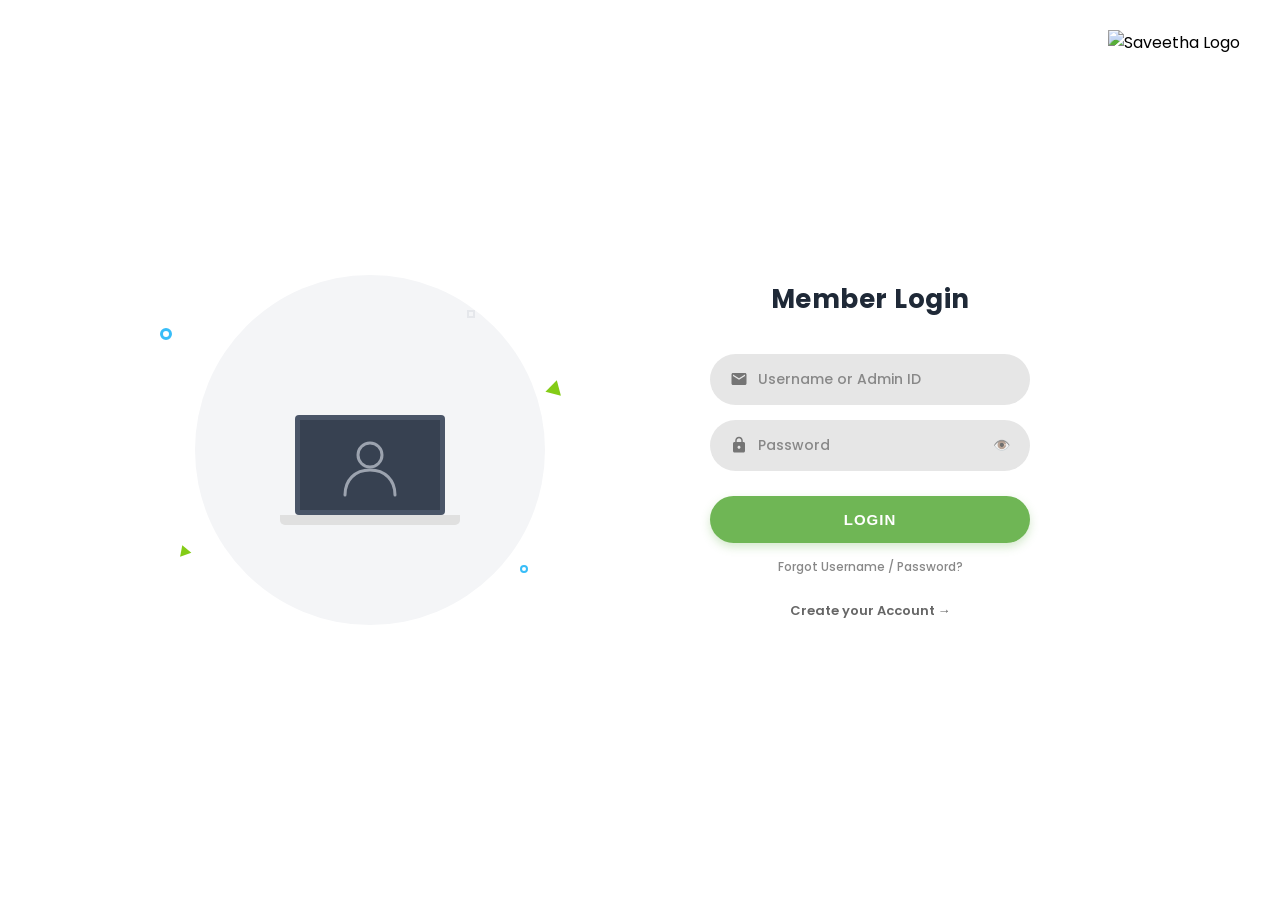
==== commit d2f7e917: "docker" ====
--- a/src/main/resources/static/index.html
+++ b/src/main/resources/static/index.html
@@ -16,8 +16,6 @@
         alt="Saveetha Logo" class="top-right-logo">
 
     <div class="auth-wrapper">
-        <div class="auth-container">
-
             <!-- LEFT SIDE: Illustration -->
             <div class="auth-left-panel">
                 <div class="graphic-circle">
@@ -135,7 +133,6 @@
                 </div>
 
             </div>
-        </div>
     </div>
 
     <script src="app.js"></script>
